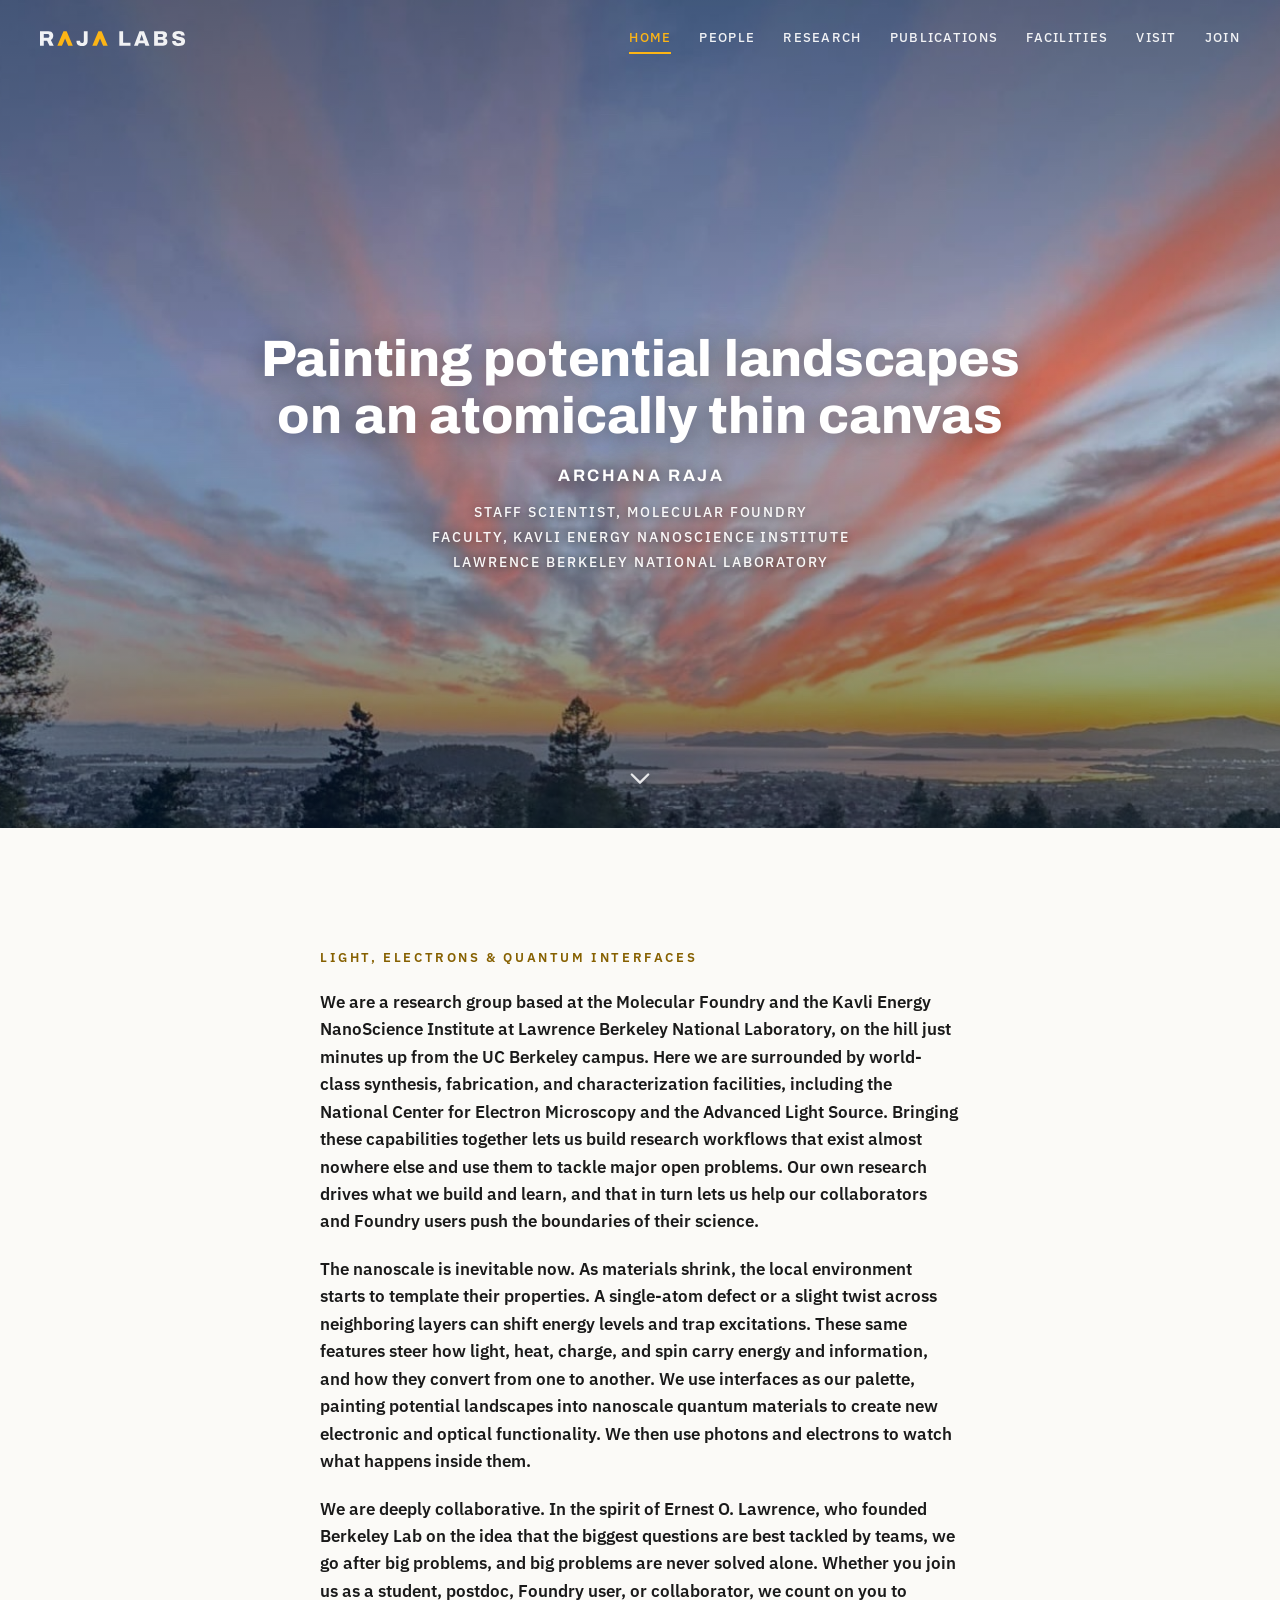
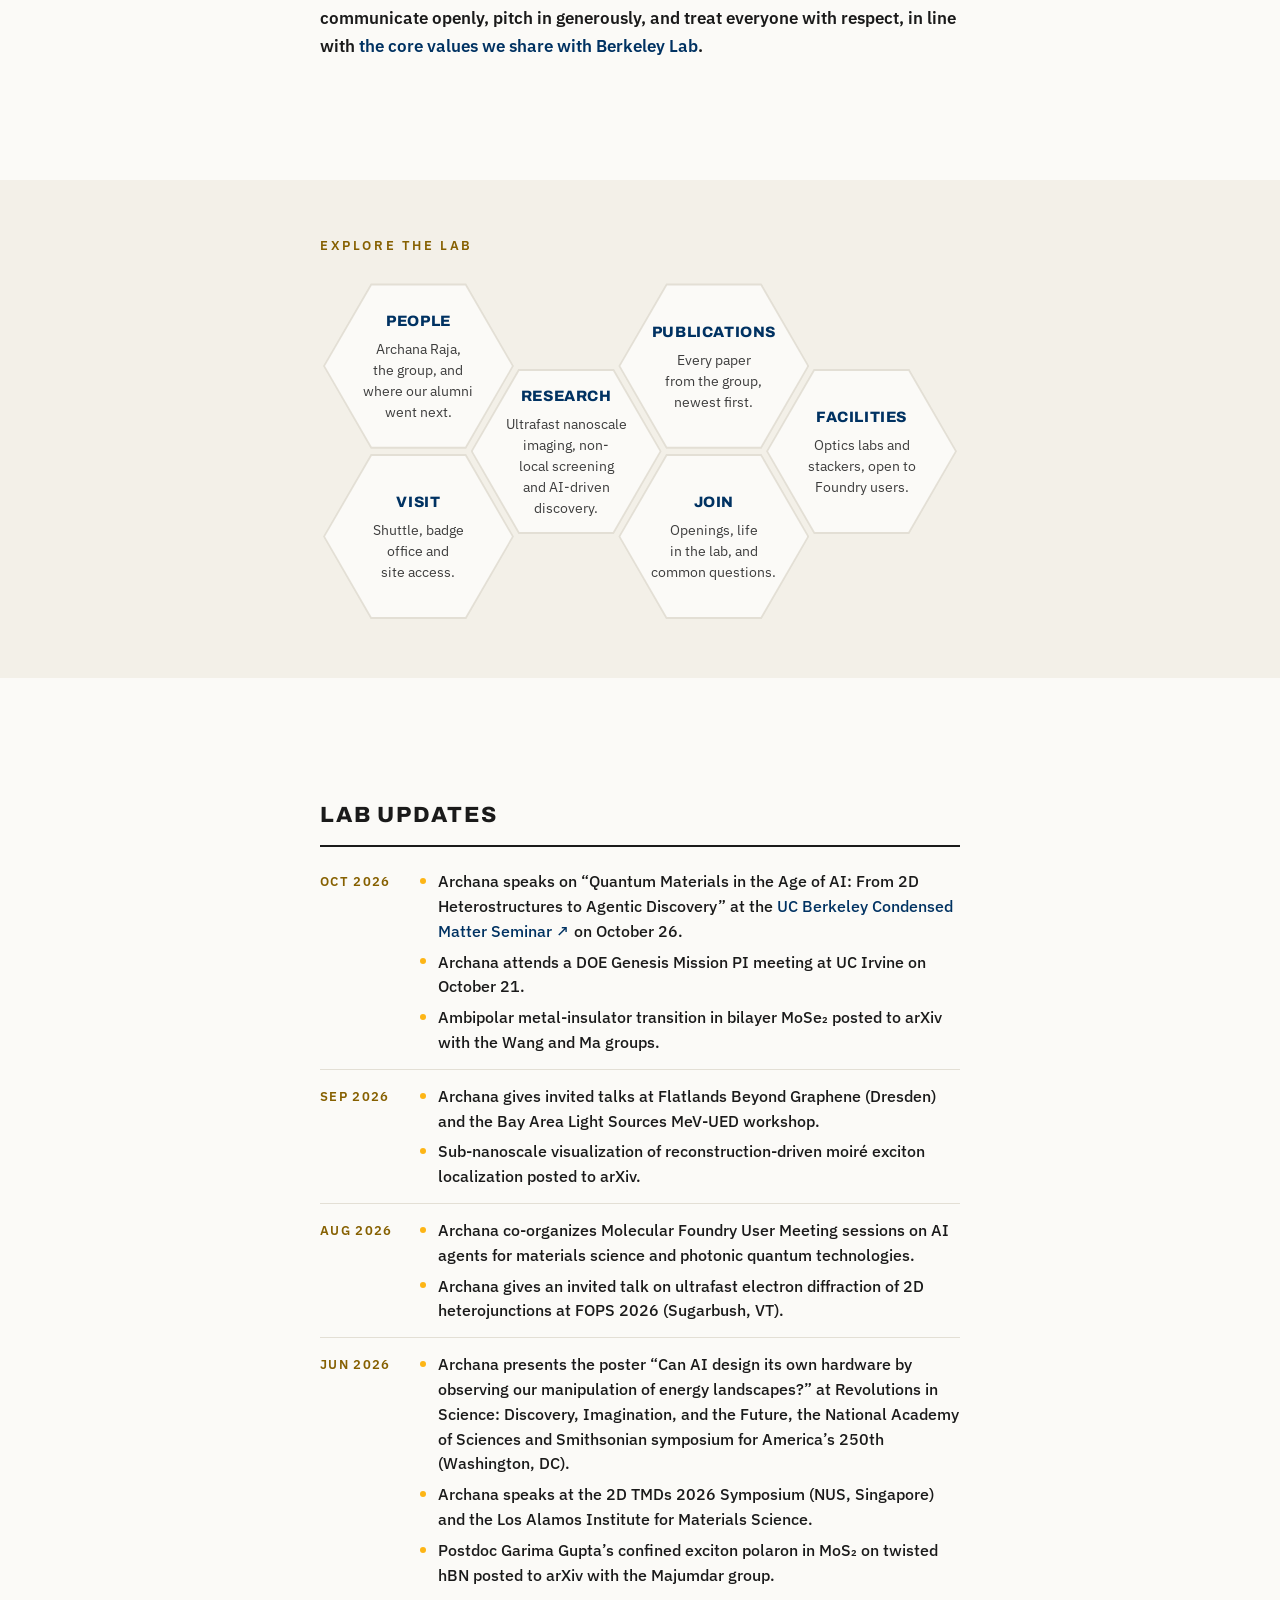
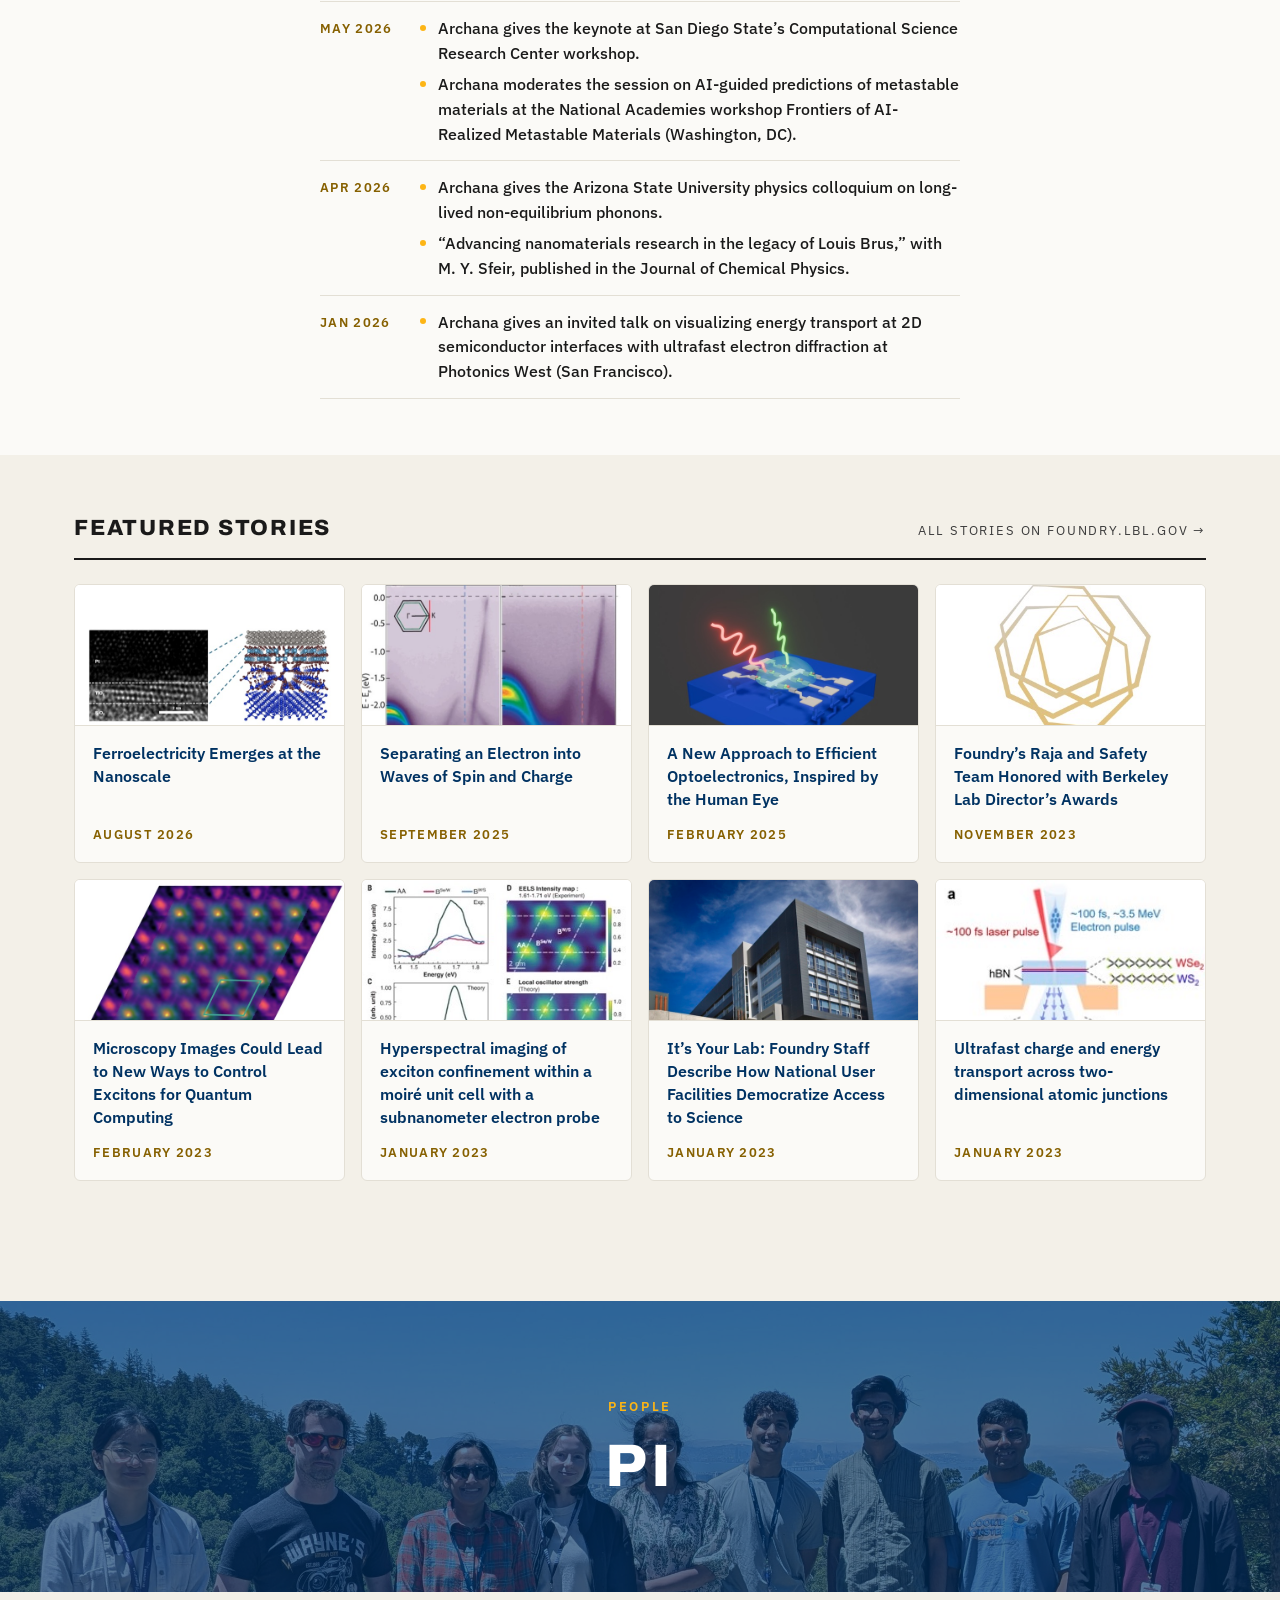
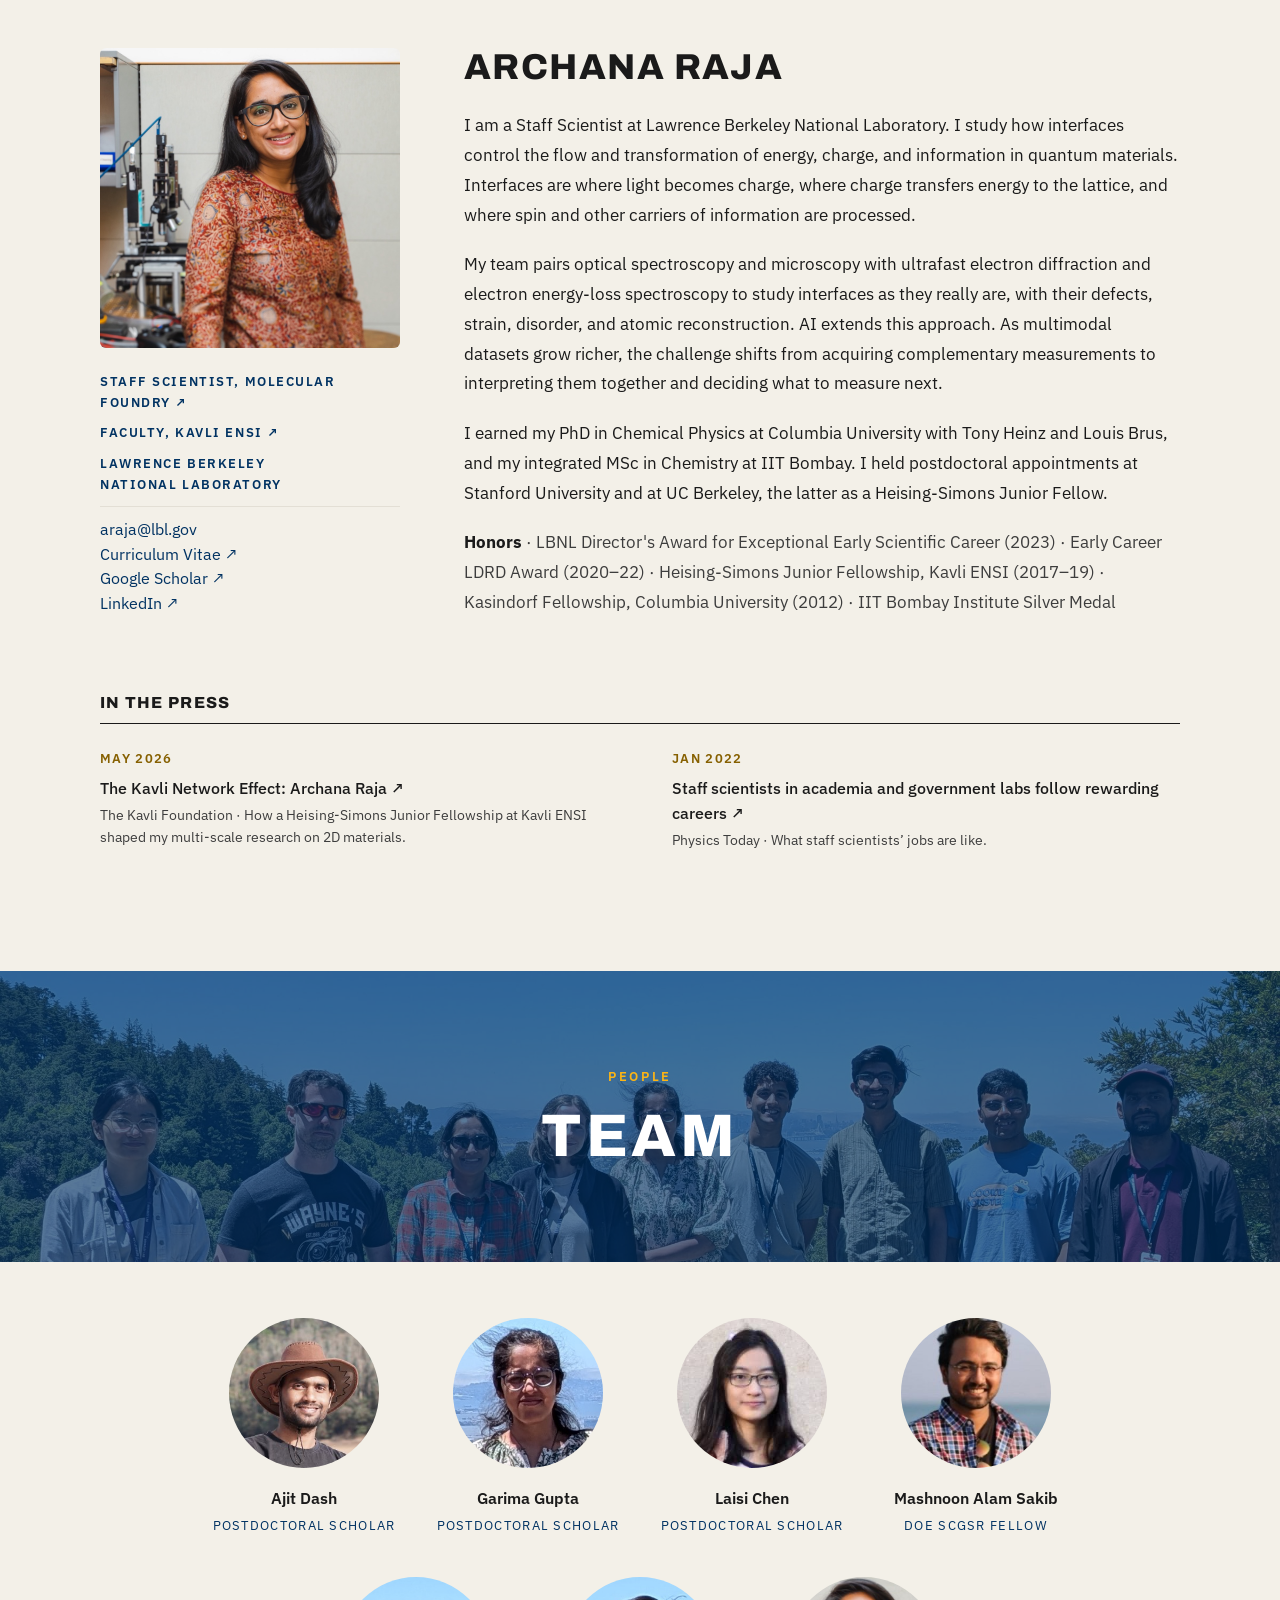
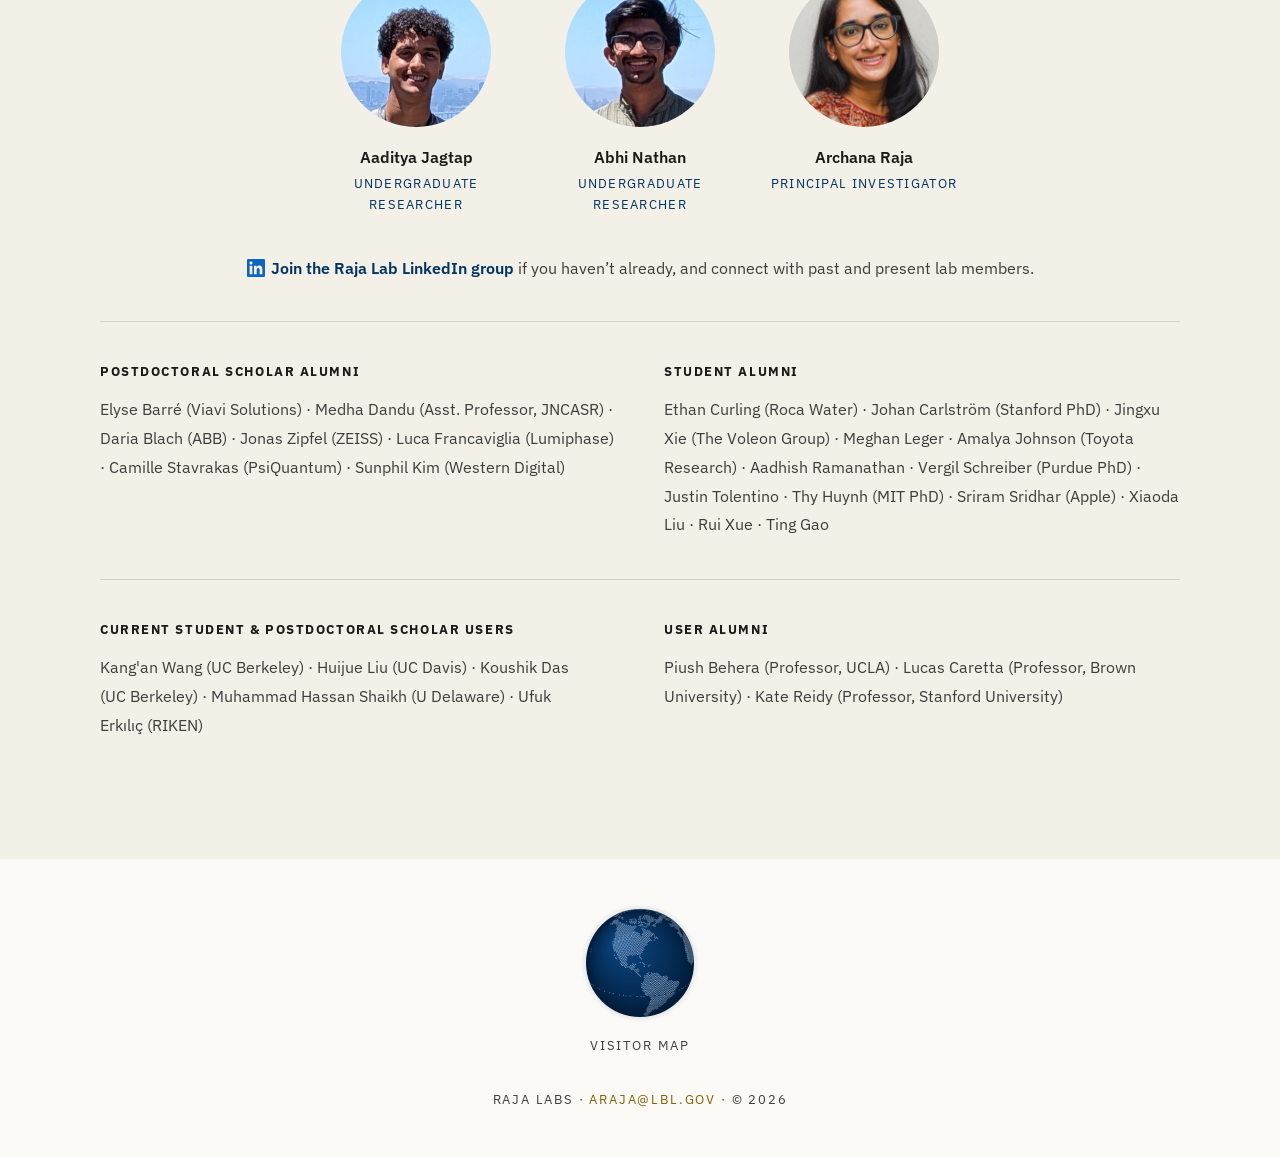
==== index.html @ c5af6721 "Home: show the footer globe before the first visit The globe used to wait for at least one recorded " ====
<!DOCTYPE html>
<html lang="en">
<head>
  <meta charset="utf-8">
  <meta name="viewport" content="width=device-width, initial-scale=1">
  <title>Raja Labs · Archana Raja · Molecular Foundry, Berkeley Lab</title>
  <meta name="description" content="Raja Labs, Archana Raja’s research group at the Molecular Foundry, Berkeley Lab, designs nanoscale quantum materials from the interface up, watches light and charge move inside them, and builds AI co-scientists to speed discovery.">
  <link rel="canonical" href="https://rajalabs.lbl.gov/">
  <meta name="robots" content="index, follow">
  <meta name="theme-color" content="#003262">
  <link rel="icon" href="assets/favicon.svg" type="image/svg+xml">
  <link rel="apple-touch-icon" href="assets/apple-touch-icon.png">

  <!-- Open Graph / social previews -->
  <meta property="og:type" content="website">
  <meta property="og:site_name" content="Raja Labs">
  <meta property="og:locale" content="en_US">
  <meta property="og:title" content="Raja Labs · Light, Electrons &amp; Quantum Interfaces">
  <meta property="og:description" content="Raja Labs, Archana Raja’s research group at the Molecular Foundry, Berkeley Lab, designs nanoscale quantum materials from the interface up, watches light and charge move inside them, and builds AI co-scientists to speed discovery.">
  <meta property="og:url" content="https://rajalabs.lbl.gov/">
  <meta property="og:image" content="https://rajalabs.lbl.gov/assets/hero.jpg">
  <meta property="og:image:width" content="1915">
  <meta property="og:image:height" content="785">
  <meta property="og:image:alt" content="Sunset over the Berkeley hills and San Francisco Bay">
  <meta name="twitter:card" content="summary_large_image">

  <link rel="preconnect" href="https://fonts.googleapis.com">
  <link rel="preconnect" href="https://fonts.gstatic.com" crossorigin>
  <link href="https://fonts.googleapis.com/css2?family=Archivo:wght@500;600;700;800;900&family=IBM+Plex+Sans:ital,wght@0,400;0,500;0,600;0,700;1,400&display=swap" rel="stylesheet">
  <link rel="preload" as="image" href="assets/hero.jpg">
  <link rel="stylesheet" href="css/styles.css">
  <script>document.documentElement.classList.add('js')</script>
  <script src="js/main.js" defer></script>
  <script src="js/news.js" defer></script>
  <script src="js/stream.js" defer></script>
  <script src="js/visits.js" defer></script>
  <script src="js/globe.js" defer></script>
  <script type="application/ld+json">
  {
    "@context": "https://schema.org",
    "@type": "ResearchOrganization",
    "name": "Raja Labs",
    "url": "https://rajalabs.lbl.gov/",
    "alternateName": "Raja Labs · Light, Electrons & Quantum Interfaces",
    "description": "Research group at the Molecular Foundry, Berkeley Lab, that designs nanoscale quantum materials from the interface up, images them with photons and electrons, and builds AI co-scientists to speed discovery.",
    "email": "araja@lbl.gov",
    "image": "https://rajalabs.lbl.gov/assets/hero.jpg",
    "parentOrganization": {
      "@type": "ResearchOrganization",
      "name": "Molecular Foundry, Lawrence Berkeley National Laboratory",
      "url": "https://foundry.lbl.gov/"
    },
    "founder": {
      "@type": "Person",
      "name": "Archana Raja",
      "url": "https://rajalabs.lbl.gov/about.html",
      "sameAs": [
        "https://foundry.lbl.gov/about/staff/archana-raja/",
        "https://scholar.google.com/citations?user=sm4CJXAAAAAJ&hl=en",
        "https://kavli.berkeley.edu/archana-raja-0"
      ]
    },
    "address": {
      "@type": "PostalAddress",
      "streetAddress": "Molecular Foundry, Building 67, 1 Cyclotron Road",
      "addressLocality": "Berkeley",
      "postalCode": "94720",
      "addressRegion": "CA",
      "addressCountry": "US"
    }
  }
  </script>
  <script type="application/ld+json">
  {
    "@context": "https://schema.org",
    "@type": "WebSite",
    "name": "Raja Labs",
    "alternateName": ["Raja Lab", "Archana Raja Lab"],
    "url": "https://rajalabs.lbl.gov/"
  }
  </script>
</head>
<body>

  <!-- NAV -->
  <nav class="nav" id="nav">
    <a href="index.html" class="nav__brand" aria-label="Raja Labs"><svg class="nav__logo" viewBox="0 0 6917 711" aria-hidden="true" focusable="false"><use href="assets/wordmark.svg#wordmark"/></svg></a>
    <button class="nav__toggle" id="nav-toggle" aria-label="Toggle menu" aria-expanded="false" aria-controls="nav-links">
      <span></span><span></span><span></span>
    </button>
    <div class="nav__links" id="nav-links">
      <a href="index.html" class="nav__link is-active" aria-current="page">Home</a>
      <a href="about.html" class="nav__link">People</a>
      <a href="research.html" class="nav__link">Research</a>
      <a href="publications.html" class="nav__link">Publications</a>
      <a href="facilities.html" class="nav__link">Facilities</a>
      <a href="visit.html" class="nav__link">Visit</a>
      <a href="join.html" class="nav__link">Join</a>
    </div>
  </nav>

  <main>
    <!-- HERO -->
    <section class="hero">
      <img class="hero__img" src="assets/hero.jpg" alt="Sunset over the Berkeley hills and San Francisco Bay">
      <div class="hero__shade"></div>
      <div class="hero__content">
        <p class="hero__title">Painting potential landscapes on an atomically thin canvas</p>
        <h1 class="hero__subtitle">Archana Raja</h1>
        <p class="hero__affil"><span>Staff Scientist, Molecular Foundry</span> <span>Faculty, Kavli Energy NanoScience Institute</span> <span>Lawrence Berkeley National Laboratory</span></p>
      </div>
      <a class="hero__cue" href="#intro" aria-label="Scroll to the introduction">
        <svg viewBox="0 0 24 24" width="28" height="28" aria-hidden="true"><path d="M5 9l7 7 7-7" fill="none" stroke="currentColor" stroke-width="2" stroke-linecap="round" stroke-linejoin="round"/></svg>
      </a>
    </section>

    <!-- INTRO -->
    <section class="intro intro--text" id="intro">
      <div class="intro__inner">
        <p class="eyebrow">Light, electrons &amp; quantum interfaces</p>
        <p class="intro__lead">We are a research group based at the Molecular Foundry and the Kavli Energy NanoScience Institute at Lawrence Berkeley National Laboratory, on the hill just minutes up from the UC Berkeley campus. Here we are surrounded by world-class synthesis, fabrication, and characterization facilities, including the National Center for Electron Microscopy and the Advanced Light Source. Bringing these capabilities together lets us build research workflows that exist almost nowhere else and use them to tackle major open problems. Our own research drives what we build and learn, and that in turn lets us help our collaborators and Foundry users push the boundaries of their science.</p>
        <p class="intro__body">The nanoscale is inevitable now. As materials shrink, the local environment starts to template their properties. A single-atom defect or a slight twist across neighboring layers can shift energy levels and trap excitations. These same features steer how light, heat, charge, and spin carry energy and information, and how they convert from one to another. We use interfaces as our palette, painting potential landscapes into nanoscale quantum materials to create new electronic and optical functionality. We then use photons and electrons to watch what happens inside them.</p>
        <p class="intro__body">We are deeply collaborative. In the spirit of Ernest O. Lawrence, who founded Berkeley Lab on the idea that the biggest questions are best tackled by teams, we go after big problems, and big problems are never solved alone. Whether you join us as a student, postdoc, Foundry user, or collaborator, we count on you to communicate openly, pitch in generously, and treat everyone with respect, in line with <a href="values.html">the core values we share with Berkeley Lab</a>.</p>
      </div>
    </section>

    <!-- EXPLORE -->
    <section class="explore" aria-labelledby="explore">
      <div class="explore__inner">
        <h2 class="eyebrow" id="explore">Explore the lab</h2>
        <ul class="explore__grid">
          <li><a class="explore__card" href="about.html"><span class="explore__title">People</span><span class="explore__text">Archana Raja, the group, and where our alumni went next.</span></a></li>
          <li><a class="explore__card" href="research.html"><span class="explore__title">Research</span><span class="explore__text">Ultrafast nanoscale imaging, non-local screening and AI&#8209;driven discovery.</span></a></li>
          <li><a class="explore__card" href="publications.html"><span class="explore__title">Publications</span><span class="explore__text">Every paper from the group, newest first.</span></a></li>
          <li><a class="explore__card" href="facilities.html"><span class="explore__title">Facilities</span><span class="explore__text">Optics labs and stackers, open to Foundry users.</span></a></li>
          <li><a class="explore__card" href="visit.html"><span class="explore__title">Visit</span><span class="explore__text">Shuttle, badge office and site access.</span></a></li>
          <li><a class="explore__card" href="join.html"><span class="explore__title">Join</span><span class="explore__text">Openings, life in the lab, and common questions.</span></a></li>
        </ul>
      </div>
    </section>

    <!-- LAB UPDATES -->
    <section>
      <div class="news">
        <div class="list-head">
          <h2 class="list-head__title">Lab Updates</h2>
        </div>
        <div class="news__grid">
          <div class="news-item">
            <span class="date">Oct 2026</span>
            <ul class="news-item__list">
              <li>Archana speaks on “Quantum Materials in the Age of AI: From 2D Heterostructures to Agentic Discovery” at the <a href="https://events.berkeley.edu/physics/event/335640-condensed-matter-seminar-with-archana-raja-quantum-ma" target="_blank" rel="noopener">UC Berkeley Condensed Matter Seminar ↗</a> on October 26.</li>
              <li>Archana attends a DOE Genesis Mission PI meeting at UC Irvine on October 21.</li>
              <li>Ambipolar metal-insulator transition in bilayer MoSe₂ posted to arXiv with the Wang and Ma groups.</li>
            </ul>
          </div>
          <div class="news-item">
            <span class="date">Sep 2026</span>
            <ul class="news-item__list">
              <li>Archana gives invited talks at Flatlands Beyond Graphene (Dresden) and the Bay Area Light Sources MeV-UED workshop.</li>
              <li>Sub-nanoscale visualization of reconstruction-driven moiré exciton localization posted to arXiv.</li>
            </ul>
          </div>
          <div class="news-item">
            <span class="date">Aug 2026</span>
            <ul class="news-item__list">
              <li>Archana co-organizes Molecular Foundry User Meeting sessions on AI agents for materials science and photonic quantum technologies.</li>
              <li>Archana gives an invited talk on ultrafast electron diffraction of 2D heterojunctions at FOPS 2026 (Sugarbush, VT).</li>
            </ul>
          </div>
          <div class="news-item">
            <span class="date">Jun 2026</span>
            <ul class="news-item__list">
              <li>Archana presents the poster “Can AI design its own hardware by observing our manipulation of energy landscapes?” at Revolutions in Science: Discovery, Imagination, and the Future, the National Academy of Sciences and Smithsonian symposium for America’s 250th (Washington, DC).</li>
              <li>Archana speaks at the 2D TMDs 2026 Symposium (NUS, Singapore) and the Los Alamos Institute for Materials Science.</li>
              <li>Postdoc Garima Gupta’s confined exciton polaron in MoS₂ on twisted hBN posted to arXiv with the Majumdar group.</li>
            </ul>
          </div>
          <div class="news-item">
            <span class="date">May 2026</span>
            <ul class="news-item__list">
              <li>Archana gives the keynote at San Diego State’s Computational Science Research Center workshop.</li>
              <li>Archana moderates the session on AI-guided predictions of metastable materials at the National Academies workshop Frontiers of AI-Realized Metastable Materials (Washington, DC).</li>
            </ul>
          </div>
          <div class="news-item">
            <span class="date">Apr 2026</span>
            <ul class="news-item__list">
              <li>Archana gives the Arizona State University physics colloquium on long-lived non-equilibrium phonons.</li>
              <li>“Advancing nanomaterials research in the legacy of Louis Brus,” with M. Y. Sfeir, published in the Journal of Chemical Physics.</li>
            </ul>
          </div>
          <div class="news-item">
            <span class="date">Jan 2026</span>
            <ul class="news-item__list">
              <li>Archana gives an invited talk on visualizing energy transport at 2D semiconductor interfaces with ultrafast electron diffraction at Photonics West (San Francisco).</li>
            </ul>
          </div>
        </div>
      </div>
    </section>
    <!-- FEATURED STORIES: Molecular Foundry stories tagged Archana Raja (foundry.lbl.gov/tag/archana-raja).
         js/news.js swaps in the latest from Foundry's site; these cards are the fallback. -->
    <section class="press" id="press">
      <div class="press__inner">
        <div class="list-head">
          <h2 class="list-head__title">Featured Stories</h2>
          <a href="https://foundry.lbl.gov/tag/archana-raja/" class="list-head__meta">All stories on foundry.lbl.gov →</a>
        </div>
        <ul class="press__grid">
          <li><a class="press__card" href="https://foundry.lbl.gov/2026/08/07/ferroelectricity-emerges-at-the-nanoscale/"><img class="press__img" src="assets/news/ferroelectric-tio2.jpg" alt="" loading="lazy"><span class="press__title">Ferroelectricity Emerges at the Nanoscale</span><time class="press__date" datetime="2026-08">August 2026</time></a></li>
          <li><a class="press__card" href="https://foundry.lbl.gov/2025/09/11/separating-an-electron-into-waves-of-spin-and-charge/"><img class="press__img" src="assets/news/spin-charge.jpg" alt="" loading="lazy"><span class="press__title">Separating an Electron into Waves of Spin and Charge</span><time class="press__date" datetime="2025-09">September 2025</time></a></li>
          <li><a class="press__card" href="https://foundry.lbl.gov/2025/02/13/a-new-approach-to-efficient-optoelectronics-inspired-by-the-human-eye/"><img class="press__img" src="assets/news/optoelectronics.jpg" alt="" loading="lazy"><span class="press__title">A New Approach to Efficient Optoelectronics, Inspired by the Human Eye</span><time class="press__date" datetime="2025-02">February 2025</time></a></li>
          <li><a class="press__card" href="https://foundry.lbl.gov/2023/11/10/foundrys-raja-and-safety-team-honored-with-berkeley-lab-directors-awards/"><img class="press__img" src="assets/news/directors-award.jpg" alt="" loading="lazy"><span class="press__title">Foundry’s Raja and Safety Team Honored with Berkeley Lab Director’s Awards</span><time class="press__date" datetime="2023-11">November 2023</time></a></li>
          <li><a class="press__card" href="https://foundry.lbl.gov/2023/02/07/microscopy-images-could-lead-to-new-ways-to-control-excitons-for-quantum-computing/"><img class="press__img" src="assets/news/moire-excitons.jpg" alt="" loading="lazy"><span class="press__title">Microscopy Images Could Lead to New Ways to Control Excitons for Quantum Computing</span><time class="press__date" datetime="2023-02">February 2023</time></a></li>
          <li><a class="press__card" href="https://foundry.lbl.gov/2023/01/21/hyperspectral-imaging-of-exciton-confinement-within-a-moire-unit-cell-with-a-subnanometer-electron-probe/"><img class="press__img" src="assets/news/hyperspectral-imaging.jpg" alt="" loading="lazy"><span class="press__title">Hyperspectral imaging of exciton confinement within a moiré unit cell with a subnanometer electron probe</span><time class="press__date" datetime="2023-01">January 2023</time></a></li>
          <li><a class="press__card" href="https://foundry.lbl.gov/2023/01/17/its-your-lab-foundry-staff-describe-how-national-user-facilities-democratize-access-to-science/"><img class="press__img" src="assets/news/its-your-lab.jpg" alt="" loading="lazy"><span class="press__title">It’s Your Lab: Foundry Staff Describe How National User Facilities Democratize Access to Science</span><time class="press__date" datetime="2023-01">January 2023</time></a></li>
          <li><a class="press__card" href="https://foundry.lbl.gov/2023/01/06/ultrafast-charge-and-energy-transport-across-two-dimensional-atomic-junctions/"><img class="press__img" src="assets/news/atomic-junctions.jpg" alt="" loading="lazy"><span class="press__title">Ultrafast charge and energy transport across two-dimensional atomic junctions</span><time class="press__date" datetime="2023-01">January 2023</time></a></li>
        </ul>
      </div>
    </section>

    <!-- EVERY OTHER PAGE, in nav order: js/stream.js appends each one's sections as the reader scrolls down. -->
    <div class="stream" id="stream" data-pages="about.html team.html research.html publications.html facilities.html visit.html join.html lab-life.html values.html faq.html"></div>
  </main>

  <footer class="footer">
    <!-- js/globe.js draws where visitors are from the visits js/visits.js records. -->
    <a class="globe" id="visitors" href="analytics.html" hidden>
      <canvas class="globe__canvas" id="visitors-globe" aria-hidden="true"></canvas>
      <span class="globe__stats" id="visitors-stats">Visitor map</span>
    </a>
    Raja Labs · <a href="mailto:araja@lbl.gov">araja@lbl.gov</a> · © 2026
  </footer>

</body>
</html>
---- css/styles.css ----
/* Raja Labs — Light, Electrons & Quantum Interfaces */

:root {
  --blue: #003262;
  --gold: #FDB515;
  --gold-dark: #c99a1f;
  --gold-text: #866000; /* gold dark enough for text on paper and sand (5:1+) */
  --ink: #1a1a1a;
  --paper: #fbfaf7;
  --sand: #f3f0e8;
  --rule: #e3dfd5;
  --muted: #3d3d3d;
  /* Type scale. rem, so text follows the reader's browser font size. Nothing on the site is smaller than --label. */
  --text-lg: 1.1875rem;  /* 19px: ledes on dark headers */
  --text: 1.0625rem;     /* 17px: running prose */
  --text-sm: 1rem;       /* 16px: card bodies, lists */
  --text-xs: .875rem;    /* 14px: citations, legends */
  --label: .8125rem;     /* 13px: uppercase labels, buttons, nav */
  --display: 'Archivo', Helvetica, sans-serif;
  --body: 'IBM Plex Sans', Helvetica, Arial, sans-serif;
  --nav-h: 76px;
  --nav-h-solid: 60px;
  /* Section spacing. Every section is padded --section-y top and bottom. An edge shared with a closely
     related neighbour (content continuing from the page header, or a section that continues the one
     above it) uses --section-y-tight on both sides instead. */
  --section-y: 120px;
  --section-y-tight: 56px;
}

*, *::before, *::after { box-sizing: border-box; }

html { scroll-behavior: smooth; scroll-padding-top: 64px; }

body {
  margin: 0;
  background: var(--paper);
  color: var(--ink);
  font-family: var(--body);
  font-size: var(--text);
  line-height: 1.6;
  text-wrap: pretty;
}
/* Thinner rendering only for light-on-dark text; dark text on paper keeps the platform's heavier default. */
.hero, .page-head, .access { -webkit-font-smoothing: antialiased; }

a { color: var(--blue); text-decoration: none; }
a:hover { color: var(--gold-text); }

img { display: block; max-width: 100%; }

/* ---------- Shared ---------- */

.eyebrow {
  margin: 0 0 12px;
  font-size: var(--label);
  letter-spacing: .2em;
  text-transform: uppercase;
  color: var(--gold-text);
  font-weight: 600;
}

.section-title {
  margin: 0 0 72px;
  font-family: var(--display);
  font-weight: 800;
  font-size: clamp(1.875rem, 3.4vw, 2.625rem);
  letter-spacing: .06em;
  text-transform: uppercase;
}

.btn {
  display: inline-block;
  padding: 14px 26px;
  font-size: var(--label);
  letter-spacing: .14em;
  text-transform: uppercase;
  font-weight: 600;
  border: 1px solid;
  transition: all .25s;
}
.btn--solid { background: var(--blue); color: #fff; border-color: var(--blue); }
.btn--solid:hover { background: #fff; color: var(--blue); }
.btn--outline { background: transparent; color: var(--blue); border-color: var(--blue); }
.btn--outline:hover { background: var(--blue); color: #fff; }
.btn--dark { padding: 12px 22px; color: var(--ink); border-color: var(--ink); }
.btn--dark:hover { background: var(--ink); color: #fff; }
.btn--light { padding: 14px 28px; color: #fff; border-color: #fff; }
.btn--light:hover { background: var(--gold); border-color: var(--gold); color: var(--blue); }

.placeholder {
  display: flex;
  align-items: center;
  justify-content: center;
  text-align: center;
  font-family: ui-monospace, Menlo, monospace;
  border-radius: 50%;
}

.date {
  font-size: var(--label);
  letter-spacing: .1em;
  text-transform: uppercase;
  color: var(--gold-text);
  font-weight: 600;
  padding-top: 3px;
}

.list-head {
  display: flex;
  flex-wrap: wrap;
  gap: 8px 16px;
  justify-content: space-between;
  align-items: baseline;
  border-bottom: 2px solid var(--ink);
  padding-bottom: 12px;
  margin-bottom: 8px;
}
.list-head__title {
  margin: 0;
  font-family: var(--display);
  font-weight: 800;
  font-size: 1.375rem;
  letter-spacing: .08em;
  text-transform: uppercase;
}
.list-head__meta {
  font-size: var(--label);
  letter-spacing: .14em;
  text-transform: uppercase;
  color: var(--muted);
}

/* ---------- Nav ---------- */

.nav {
  position: fixed;
  top: 0; left: 0; right: 0;
  z-index: 50;
  display: flex;
  align-items: center;
  justify-content: space-between;
  gap: 32px;
  padding: 0 40px;
  height: var(--nav-h);
  background: transparent;
  color: rgba(255, 255, 255, .92);
  transition: all .35s ease;
}
/* The solid bar is navy, so the wordmark's gold Λs and the gold active link always sit on navy (7:1). */
.nav.is-solid,
.nav--solid {
  height: var(--nav-h-solid);
  background: rgba(0, 50, 98, .97);
  color: rgba(255, 255, 255, .92);
  box-shadow: 0 6px 24px rgba(0, 0, 0, .18);
  backdrop-filter: blur(10px);
  -webkit-backdrop-filter: blur(10px);
}

/* The RΛJΛ LΛBS wordmark (assets/wordmark.svg): its letters take the nav's text colour, the Λs stay gold. */
.nav__brand {
  display: block;
  flex-shrink: 0;
  color: inherit;
}
.nav__brand:hover { color: inherit; }
.nav__logo {
  display: block;
  height: 15px;
  width: auto;
  aspect-ratio: 6917 / 711; /* the wordmark's viewBox */
}

.nav__links { display: flex; gap: 28px; align-items: center; }

.nav__link {
  position: relative;
  font-size: var(--label);
  letter-spacing: .1em;
  text-transform: uppercase;
  font-weight: 500;
  padding: 6px 0;
  color: inherit;
  transition: color .25s;
}
.nav__link::after {
  content: '';
  position: absolute;
  left: 0; bottom: 0;
  height: 2px;
  width: 0;
  background: var(--gold);
  transition: width .3s ease;
}
.nav__link:hover,
.nav__link.is-active { color: var(--gold); }
.nav__link.is-active::after { width: 100%; }

.nav__toggle {
  display: none;
  width: 36px; height: 36px;
  padding: 8px 6px;
  background: none;
  border: 0;
  color: inherit;
  cursor: pointer;
  flex-direction: column;
  justify-content: space-between;
}
.nav__toggle span {
  display: block;
  height: 2px;
  background: currentColor;
  transition: transform .3s, opacity .3s;
}

/* ---------- Hero ---------- */

.hero {
  position: relative;
  height: 92vh;
  min-height: 520px;
  padding-top: var(--nav-h); /* the transparent nav overlays the photo, so centre the text in the area below it */
  display: flex;
  flex-direction: column;
  align-items: center;
  justify-content: center;
  text-align: center;
  color: #fff;
  overflow: hidden;
}
.hero__img {
  position: absolute;
  inset: 0;
  width: 100%;
  height: 100%;
  object-fit: cover;
  object-position: center 42%;
}
.hero__shade {
  position: absolute;
  inset: 0;
  background: linear-gradient(180deg, rgba(0, 30, 60, .45) 0%, rgba(0, 30, 60, .15) 45%, rgba(0, 30, 60, .55) 100%);
}
.hero__content { position: relative; max-width: 1040px; padding: 0 24px; }
.hero__title {
  margin: 0;
  font-family: var(--display);
  font-weight: 800;
  font-size: clamp(1.75rem, 4vw, 3.375rem);
  line-height: 1.12;
  letter-spacing: -.005em;
  word-spacing: .04em;
  font-kerning: normal;
  text-wrap: balance;
  text-shadow: 0 2px 24px rgba(0, 0, 0, .35);
}
.hero__subtitle {
  margin: 16px 0 0;
  font-family: var(--display);
  font-weight: 700;
  font-size: clamp(.9375rem, 1.3vw, 1.125rem);
  letter-spacing: .16em;
  padding-left: .16em; /* balances the tracking after the last letter so the line centres optically */
  text-transform: uppercase;
  text-shadow: 0 1px 12px rgba(0, 0, 0, .4);
}
.hero__affil {
  margin: 14px 0 0;
  font-size: var(--text-xs);
  font-weight: 500;
  letter-spacing: .14em;
  padding-left: .14em; /* balances the tracking after the last letter */
  text-transform: uppercase;
  opacity: .95;
  text-shadow: 0 1px 8px rgba(0, 0, 0, .5);
}
/* One role per line under the name. */
.hero__affil { line-height: 1.5; }
.hero__affil span { display: block; }
.hero__affil span + span { margin-top: 4px; }
/* Scroll cue: a chevron at the foot of the photo that drifts down gently, pointing to the content below. */
.hero__cue {
  position: absolute;
  bottom: 28px;
  left: 50%;
  transform: translateX(-50%);
  padding: 8px;
  color: #fff;
  opacity: .85;
  filter: drop-shadow(0 1px 6px rgba(0, 0, 0, .45));
  transition: opacity .2s;
}
.hero__cue:hover, .hero__cue:focus-visible { opacity: 1; }
.hero__cue svg { display: block; animation: hero-cue 2.4s ease-in-out infinite; }
@keyframes hero-cue {
  0%, 100% { transform: translateY(0); }
  50% { transform: translateY(6px); }
}

/* ---------- Page header (inner pages) ---------- */

/* Every inner page header is the same height, sized to the group photo on the People pages, with the title
   at the same place in each: centred in the band above the tabs, whether or not the page has tabs. */
.page-head {
  --head-h: max(400px, 210px + 14vw);
  position: relative;
  height: calc(var(--nav-h-solid) + var(--head-h));
  background: var(--blue);
  color: #fff;
  padding: calc(var(--nav-h-solid) + var(--head-h) / 2 - 77px) 24px 0;
  text-align: center;
  overflow: hidden;
}
.page-head__inner { position: relative; max-width: 760px; margin: 0 auto; }
.page-head .eyebrow { color: var(--gold); margin-bottom: 18px; }
.page-head__title {
  margin: 0;
  font-family: var(--display);
  font-weight: 800;
  font-size: clamp(2.25rem, 5vw, 3.75rem);
  letter-spacing: .06em;
  text-transform: uppercase;
  line-height: 1;
}
.page-head .btn { margin-top: 32px; }
/* Content sits closer to the page header than to other sections. */
.page-head + section:not(.publications) { padding-top: var(--section-y-tight); }

/* Tabs along the bottom edge of a page header, linking the pages grouped under one nav item. */
.subnav {
  position: absolute;
  left: 0; right: 0; bottom: 0;
  z-index: 1;
  border-top: 1px solid rgba(255, 255, 255, .16);
  overflow-x: auto;
  scrollbar-width: none;
}
.subnav__inner { display: flex; gap: 36px; width: max-content; margin: 0 auto; padding: 0 24px; }
.subnav__link {
  position: relative;
  padding: 17px 0 15px;
  font-size: var(--label);
  letter-spacing: .1em;
  text-transform: uppercase;
  font-weight: 500;
  white-space: nowrap;
  color: rgba(255, 255, 255, .85);
  transition: color .25s;
}
.subnav__link::after {
  content: '';
  position: absolute;
  left: 0; bottom: 0;
  height: 2px;
  width: 0;
  background: var(--gold);
  transition: width .3s ease;
}
.subnav__link:hover { color: #fff; }
.subnav__link.is-active { color: var(--gold); }
.subnav__link.is-active::after { width: 100%; }
/* Grouped pages (People: PI / Team; Join: Join / Lab Life / Values / FAQ): larger tabs, with the title centered
   in the space between the nav and the tabs. */
.page-head--tabs { display: flex; flex-direction: column; padding: var(--nav-h-solid) 0 0; }
.page-head--tabs .page-head__inner { width: 100%; margin: auto; padding: 0 24px; }
.page-head--tabs .subnav { position: relative; }
.page-head--tabs .subnav__inner { gap: 56px; }
.page-head--tabs .subnav__link { padding: 20px 0 18px; font-size: 1.25rem; }

/* Faded view over Berkeley to the Bay and San Francisco behind the Visit page title. */
.page-head--visit::before {
  content: '';
  position: absolute;
  inset: var(--nav-h-solid) 0 0;
  background: url(../assets/visit.jpg) center top / cover no-repeat;
  opacity: .3;
}

/* Faded group photo behind the Team and About page titles, starting below the nav and pinned to its top edge. */
.page-head--team::before {
  content: '';
  position: absolute;
  inset: var(--nav-h-solid) 0 0;
  background: url(../assets/team.jpg) center top / cover no-repeat;
  opacity: .35;
}

/* Faded optics table photo behind the Facilities page title. */
.page-head--facilities::before {
  content: '';
  position: absolute;
  inset: var(--nav-h-solid) 0 0;
  background: url(../assets/facilities.jpg) center / cover no-repeat;
  opacity: .3;
}

/* Faded research imagery behind the Research page title. */
.page-head--research::before {
  content: '';
  position: absolute;
  inset: var(--nav-h-solid) 0 0;
  background: url(../assets/research.jpg) center / cover no-repeat;
  opacity: .3;
}

/* Home page stream (js/stream.js): each following page opens with its own header, shortened, as a banner.
   Scoped to .stream so it outranks the per-page header rules below. */
.stream .page-head { height: auto; padding: 96px 24px; }
.stream .page-head::before { inset: 0; }
.stream .page-head__title a,
.stream .page-head__title a:hover { color: inherit; }
/* Publications keeps its paper-boat ticker, so its banner keeps the full header height. */
.stream .page-head.page-head--fleet { height: var(--head-h); padding: 0; }
.stream .fleet__title a { pointer-events: auto; }

/* ---------- Intro ---------- */

.intro { padding: var(--section-y) 24px; display: flex; justify-content: center; }
.intro__inner { max-width: 720px; text-align: center; }
.intro .eyebrow { margin-bottom: 20px; }
.intro__lead {
  margin: 0;
  font-size: clamp(1.375rem, 2.2vw, 1.75rem);
  line-height: 1.35;
  font-weight: 500;
}
.intro__body {
  margin: 26px auto 0;
  max-width: 620px;
  font-size: var(--text);
  line-height: 1.75;
  color: var(--muted);
}
/* Home blurb spans the same width as the Explore honeycomb below it, narrow enough for a comfortable line length. */
.intro--text .intro__inner { max-width: 640px; text-align: left; }
/* Home blurb: every paragraph set alike, in bold. */
.intro--text .intro__lead,
.intro--text .intro__body { font-size: clamp(1rem, 1.3vw, 1.125rem); line-height: 1.65; font-weight: 600; color: var(--ink); }
.intro--text .intro__body { max-width: none; margin-top: 20px; }
.intro__ctas {
  display: flex;
  gap: 14px;
  justify-content: center;
  flex-wrap: wrap;
  margin-top: 40px;
}

/* ---------- Explore (home page summary of the top nav) ---------- */

.explore { background: var(--sand); padding: var(--section-y-tight) 24px; }
.explore__inner { max-width: 640px; margin: 0 auto; container-type: inline-size; }
.explore .eyebrow { margin-bottom: 24px; }
/* Honeycomb of flat-topped hexagons. Each hexagon is 4 column units wide and 2 row units tall; neighbours
   step 3 units across and every other one drops 1 row unit, so the slanted edges interlock. --cols is the
   column unit count (3 per hexagon + 1); a row unit is half a hexagon's height (width × √3/4). Widths are
   measured against .explore__inner (cqw), since a grid can't size its own rows from its own width. */
.explore__grid {
  --cols: 13;
  list-style: none;
  margin: 0;
  padding: 0;
  display: grid;
  grid-template-columns: repeat(var(--cols), 1fr);
  grid-auto-rows: calc(100cqw / var(--cols) * 1.732);
}
.explore__grid > li { grid-row-end: span 2; grid-column-end: span 4; display: flex; align-items: center; padding: 3px; }
/* Desktop: a zigzag row of four, with the last two side by side in the dips under the first and third. */
.explore__grid > li:nth-child(1) { grid-column-start: 1; grid-row-start: 1; }
.explore__grid > li:nth-child(2) { grid-column-start: 4; grid-row-start: 2; }
.explore__grid > li:nth-child(3) { grid-column-start: 7; grid-row-start: 1; }
.explore__grid > li:nth-child(4) { grid-column-start: 10; grid-row-start: 2; }
.explore__grid > li:nth-child(5) { grid-column-start: 1; grid-row-start: 3; }
.explore__grid > li:nth-child(6) { grid-column-start: 7; grid-row-start: 3; }
.explore__card {
  --hex: polygon(25% 0, 75% 0, 100% 50%, 75% 100%, 25% 100%, 0 50%);
  position: relative;
  display: flex;
  flex-direction: column;
  justify-content: center;
  align-items: center;
  gap: 6px;
  width: 100%;
  aspect-ratio: 2 / 1.732; /* regular hexagon: every side equal */
  padding: 0 17%;
  text-align: center;
  background: var(--rule); /* shows as the outline around the paper fill below */
  clip-path: var(--hex);
  isolation: isolate;
  transition: background .25s;
}
.explore__card::before {
  content: '';
  position: absolute;
  inset: 2px;
  z-index: -1;
  background: var(--paper);
  clip-path: var(--hex);
}
.explore__card:hover { background: var(--gold); }
.explore__card:focus-visible { outline: none; background: var(--blue); }
.explore__title {
  font-family: var(--display);
  font-weight: 800;
  font-size: .9375rem;
  letter-spacing: .04em;
  text-transform: uppercase;
  white-space: nowrap;
  color: var(--blue);
}
.explore__card:hover .explore__title { color: var(--gold-text); }
.explore__text { font-size: var(--text-xs); line-height: 1.5; color: var(--muted); text-wrap: balance; }
/* Three across, two deep, once the row of four would be under 640px wide and its descriptions would
   overflow the hexagons (640px plus the section's 24px side padding). */
@media (max-width: 687px) {
  .explore__grid { --cols: 10; }
  .explore__grid > li:nth-child(n) { grid-column-start: auto; grid-row-start: auto; }
  .explore__grid > li:nth-child(3n+1) { grid-column-start: 1; }
  .explore__grid > li:nth-child(3n+2) { grid-column-start: 4; }
  .explore__grid > li:nth-child(3n) { grid-column-start: 7; }
  .explore__grid > li:nth-child(1), .explore__grid > li:nth-child(3) { grid-row-start: 1; }
  .explore__grid > li:nth-child(2) { grid-row-start: 2; }
  .explore__grid > li:nth-child(4), .explore__grid > li:nth-child(6) { grid-row-start: 3; }
  .explore__grid > li:nth-child(5) { grid-row-start: 4; }
}
/* Phone: two across, three deep, titles only. */
@media (max-width: 600px) {
  .explore__inner, .intro--text .intro__inner { max-width: 400px; }
  .explore__grid { --cols: 7; }
  .explore__grid > li:nth-child(odd) { grid-column-start: 1; }
  .explore__grid > li:nth-child(even) { grid-column-start: 4; }
  .explore__grid > li:nth-child(1) { grid-row-start: 1; }
  .explore__grid > li:nth-child(2) { grid-row-start: 2; }
  .explore__grid > li:nth-child(3) { grid-row-start: 3; }
  .explore__grid > li:nth-child(4) { grid-row-start: 4; }
  .explore__grid > li:nth-child(5) { grid-row-start: 5; }
  .explore__grid > li:nth-child(6) { grid-row-start: 6; }
  .explore__card { padding: 0 12%; }
  .explore__text { display: none; }
}

/* ---------- Research ---------- */

.research { padding: var(--section-y-tight) 24px var(--section-y); max-width: 1080px; margin: 0 auto; }
.theme { margin-top: 48px; }
/* Foundations runs straight into Directions, which closes the page. */
.research:has(+ .directions) { padding-bottom: var(--section-y-tight); }
/* Section labels sit above their first theme the same way in both bands. */
.research > .eyebrow, .directions .eyebrow { margin-bottom: 24px; }
.research > .eyebrow + .theme { margin-top: 0; }
.theme__head {
  display: grid;
  grid-template-columns: 88px minmax(0, 1fr);
  gap: 32px;
  align-items: start;
  margin-bottom: 28px;
}
.area__glyph {
  width: 88px; height: 88px;
  border-radius: 50%;
  border: 1px solid #c8c3b8;
  display: flex;
  align-items: center;
  justify-content: center;
  background: var(--paper);
}
.icon { width: 66px; height: 66px; fill: none; stroke-linecap: round; stroke-linejoin: round; }
.icon__line, .icon__slab, .icon__edge { stroke: var(--blue); }
.icon__accent { stroke: var(--gold-dark); }
.icon__slab { fill: rgba(253, 181, 21, .18); }
.icon__edge { stroke-width: 1.3; }
.icon__band { fill: var(--paper); }
.icon__band--back { fill: #fde3a0; }
.icon__person { fill: var(--blue); }
.icon__skin { fill: var(--paper); }
.icon__spark { fill: var(--gold); }
.theme__title {
  margin: 0 0 10px;
  font-family: var(--display);
  font-weight: 800;
  font-size: 1.375rem;
  line-height: 1.3;
  letter-spacing: .06em;
  text-transform: uppercase;
}
.theme__lede { margin: 0; max-width: 720px; font-size: var(--text); line-height: 1.7; color: var(--muted); }
.findings {
  list-style: none;
  margin: 0;
  padding: 0;
  display: grid;
  grid-template-columns: repeat(auto-fill, minmax(300px, 1fr));
  gap: 0 48px;
}
/* Four findings sit two by two rather than three plus an orphan. */
.findings:has(> :nth-child(4):last-child) { grid-template-columns: repeat(auto-fill, minmax(max(300px, calc(50% - 24px)), 1fr)); }
.finding { padding: 22px 0; border-top: 1px solid var(--rule); }
.finding__title {
  margin: 0 0 8px;
  font-size: var(--text-xs);
  letter-spacing: .1em;
  text-transform: uppercase;
  font-weight: 700;
  line-height: 1.6;
}
.finding__body { margin: 0 0 10px; font-size: var(--text-sm); line-height: 1.7; color: var(--muted); }
.finding__ref { margin: 0; font-size: var(--text-xs); color: var(--muted); }
.research__more { margin: 40px 0 0; text-align: center; font-size: var(--text); color: var(--muted); }
.research__more a { font-weight: 500; text-decoration: underline; text-underline-offset: 3px; text-decoration-color: var(--rule); }

.directions { background: var(--sand); padding: var(--section-y-tight) 24px var(--section-y); }
.directions__inner { max-width: 1032px; margin: 0 auto; }
.programs {
  list-style: none;
  margin: 32px 0 0;
  padding: 0;
  display: grid;
  grid-template-columns: repeat(auto-fit, minmax(min(100%, 420px), 1fr));
  gap: 20px;
}
.program {
  padding: 24px 28px 26px;
  background: var(--paper);
  border: 1px solid var(--rule);
  border-radius: 6px;
}
.program__role { margin: 0 0 12px; font-size: var(--label); letter-spacing: .12em; text-transform: uppercase; font-weight: 600; color: var(--gold-text); }
.program__title {
  margin: 0 0 6px;
  font-family: var(--display);
  font-weight: 800;
  font-size: 1.25rem;
  letter-spacing: .04em;
  text-transform: uppercase;
  color: var(--blue);
}
.program__sub { margin: 0 0 16px; font-size: var(--text-xs); line-height: 1.5; color: var(--muted); }
.program__sub a { color: var(--blue); font-weight: 500; text-decoration: underline; text-underline-offset: 3px; text-decoration-color: var(--rule); }
.program__body { margin: 0; font-size: var(--text-sm); line-height: 1.7; }
.program__list { margin: 14px 0 0; padding-left: 18px; font-size: var(--text-sm); line-height: 1.65; color: var(--muted); }
.program__list li + li { margin-top: 8px; }
.program__list b { font-weight: 600; color: var(--ink); }
/* LEAP spans the row with its three outputs side by side, so the shorter cards below don't stretch to its height. */
.program--wide { grid-column: 1 / -1; }
.program--wide .program__body { max-width: 720px; }
.program--wide .program__list { display: grid; grid-template-columns: repeat(auto-fit, minmax(240px, 1fr)); gap: 8px 40px; }
.program--wide .program__list li + li { margin-top: 0; }
.program__partners { margin: 14px 0 0; font-size: var(--text-sm); line-height: 1.65; color: var(--muted); }

/* ---------- PI ---------- */

.pi { background: var(--sand); padding: var(--section-y) 24px; }
.pi__inner {
  max-width: 1080px;
  margin: 0 auto;
  display: grid;
  grid-template-columns: minmax(220px, 300px) minmax(0, 1fr);
  gap: 40px 64px;
  align-items: start;
}
.pi__photo {
  width: 100%;
  aspect-ratio: 1;
  object-fit: cover;
  border-radius: 6px;
}
.pi__contact {
  list-style: none;
  margin: 10px 0 0;
  padding: 10px 0 0;
  border-top: 1px solid var(--rule);
  font-size: var(--text-sm);
  line-height: 1.55;
}
.pi .eyebrow { margin-bottom: 10px; }
.pi__name {
  margin: 0 0 24px;
  font-family: var(--display);
  font-weight: 800;
  font-size: clamp(1.75rem, 3vw, 2.25rem);
  letter-spacing: .04em;
  text-transform: uppercase;
  line-height: 1.1;
}
.pi__affil {
  margin: 24px 0 0;
  font-size: var(--text-sm);
  line-height: 1.6;
  color: var(--muted);
}
.pi__affil p { margin: 0 0 6px; }
.pi__affil .pi__title {
  margin-bottom: 10px;
  font-size: var(--label);
  letter-spacing: .12em;
  text-transform: uppercase;
  color: var(--blue);
  font-weight: 600;
}
.pi__affil .pi__title a { color: inherit; }
.pi__affil .pi__title a:hover { color: var(--gold-text); }
.pi__bio { margin: 0 0 20px; font-size: var(--text); line-height: 1.75; }
.pi__honors { margin: 0 0 32px; font-size: var(--text); line-height: 1.75; color: var(--muted); }
.pi__honors strong { color: var(--ink); }
/* Full-width strip under the photo and bio: stories side by side. */
.pi__press { grid-column: 1 / -1; text-align: left; }
.pi__press .list-head { padding-bottom: 8px; border-bottom-width: 1px; }
.pi__press .list-head__title { font-size: 1rem; }
.pi__press-list { display: grid; grid-template-columns: repeat(2, minmax(0, 1fr)); gap: 32px 64px; }
.pi__press .news-item { display: block; padding: 14px 0 0; border-bottom: 0; }
.pi__press .date { display: block; margin-bottom: 6px; }
.pi__press a { color: var(--ink); }
.pi__press a:hover { color: var(--gold-text); }
.pi__press-src { display: block; margin-top: 4px; font-size: var(--text-xs); font-weight: 400; color: var(--muted); }

/* ---------- News ---------- */

/* Same content width as the intro and Explore honeycomb above, for a comfortable line length. */
.news { padding: var(--section-y) 24px var(--section-y-tight); max-width: 688px; margin: 0 auto; }
.news-item {
  display: grid;
  grid-template-columns: 84px minmax(0, 1fr);
  gap: 16px;
  padding: 14px 0;
  border-bottom: 1px solid var(--rule);
}
.news-item p { margin: 0; font-size: var(--text-sm); line-height: 1.55; font-weight: 500; }
.news-item__list { margin: 0; padding: 0; list-style: none; }
.news-item__list li { position: relative; padding-left: 18px; font-size: var(--text-sm); line-height: 1.55; font-weight: 500; }
.news-item__list li + li { margin-top: 6px; }
.news-item__list li::before { content: ''; position: absolute; left: 0; top: .55em; width: 6px; height: 6px; border-radius: 50%; background: var(--gold); }

.pubs__legend { margin: 0 0 6px; font-size: var(--text-xs); color: var(--muted); }
.pubs { list-style: none; margin: 0; padding: 0; }
.pub {
  display: grid;
  grid-template-columns: 28px minmax(0, 1fr);
  gap: 10px;
  padding: 16px 0;
  border-bottom: 1px solid var(--rule);
}
.pub__n { font-size: var(--text-xs); color: var(--gold-text); font-weight: 700; }
.pub p { margin: 0; font-size: var(--text-sm); line-height: 1.6; color: var(--muted); }
.pub strong { color: var(--ink); }

/* ---------- Featured Stories (Molecular Foundry stories) ---------- */

/* Continues Lab Updates above, so the shared edge is tight. */
.press { background: var(--sand); padding: var(--section-y-tight) 24px var(--section-y); }
.press__inner { max-width: 1132px; margin: 0 auto; }
.press .list-head { margin-bottom: 24px; }
/* Four across, then two, so the eight stories always fill whole rows. */
.press__grid {
  list-style: none;
  margin: 0;
  padding: 0;
  display: grid;
  grid-template-columns: repeat(4, minmax(0, 1fr));
  gap: 16px;
}
.press__card {
  display: flex;
  flex-direction: column;
  height: 100%;
  background: var(--paper);
  border: 1px solid var(--rule);
  border-radius: 6px;
  overflow: hidden;
  transition: border-color .25s;
}
.press__card:hover { border-color: var(--gold); }
/* Foundry's own thumbnail ratio; their figures put the subject at the top. */
.press__img { width: 100%; aspect-ratio: 268 / 140; object-fit: cover; object-position: top; background: #fff; border-bottom: 1px solid var(--rule); }
.press__title {
  padding: 16px 18px 0;
  font-size: var(--text-sm);
  line-height: 1.45;
  font-weight: 600;
  color: var(--blue);
}
.press__card:hover .press__title { color: var(--gold-text); }
.press__date {
  margin-top: auto;
  padding: 14px 18px 16px;
  font-size: var(--label);
  letter-spacing: .1em;
  text-transform: uppercase;
  color: var(--gold-text);
  font-weight: 600;
}

/* ---------- Publications ticker ---------- */

.page-head.page-head--fleet { padding: var(--nav-h-solid) 0 0; }
.fleet {
  position: relative;
  height: 100%;
  overflow: hidden;
  background: #5b86b5 url(../assets/golden-gate.jpg) 35% 0 / cover no-repeat;
}
/* Title at the same height as on the other page headers. */
.fleet__head {
  position: absolute;
  top: calc(var(--head-h) / 2 - 38px);
  left: 0;
  right: 0;
  z-index: 1;
  text-align: center;
  pointer-events: none;
}
.fleet__title { color: #fff; text-shadow: 0 2px 14px rgba(0, 20, 45, .75), 0 1px 3px rgba(0, 20, 45, .6); }
.ticker { position: absolute; inset: 0; }
html:not(.js) .ticker { display: none; }
.ticker svg { position: absolute; inset: 0; width: 100%; height: 100%; display: block; }
.ticker text { font-family: var(--body); }
.ticker__questions { fill: #fff; font-size: 17px; font-weight: 600; }
.ticker a { cursor: pointer; }

/* ---------- All publications ---------- */

.allpubs { padding: 96px 24px var(--section-y); max-width: 1180px; margin: 0 auto; }
.allpubs__scholar { margin-bottom: 40px; text-align: center; }
.allpubs .pubs__legend { margin-bottom: 24px; }
.allpubs__group {
  display: grid;
  grid-template-columns: 120px minmax(0, 1fr);
  gap: 32px;
  padding-top: 24px;
}
.allpubs__year {
  position: sticky;
  top: calc(var(--nav-h-solid) + 20px);
  align-self: start;
  margin: 0;
  padding-top: 14px;
  font-family: var(--display);
  font-weight: 800;
  font-size: 1.375rem;
  letter-spacing: .08em;
  text-transform: uppercase;
  color: var(--gold-text);
}
.pub b { font-weight: 600; color: var(--ink); }
.pub__note { font-weight: 600; color: var(--gold-text); white-space: nowrap; }

/* ---------- Team ---------- */

.team { background: var(--sand); padding: var(--section-y) 24px; }
.team__inner { max-width: 1080px; margin: 0 auto; }
.team .eyebrow { text-align: center; }
.section-title--team { margin-bottom: 64px; text-align: center; }
/* Centered rows of at most four, so an odd count never strands one card. */
.team__grid {
  display: flex;
  flex-wrap: wrap;
  justify-content: center;
  gap: 40px 24px;
  max-width: 900px;
  margin: 0 auto 72px;
}
.member { flex: 0 0 200px; text-align: center; }
.member__photo {
  width: 150px; height: 150px;
  margin: 0 auto 18px;
  background: repeating-linear-gradient(45deg, #e4dfd3 0 8px, #ece8de 8px 16px);
  font-size: var(--label);
  color: var(--muted);
}
img.member__photo { display: block; border-radius: 50%; object-fit: cover; }
.member__name { margin: 0 0 4px; font-size: var(--text-sm); font-weight: 600; }
.member__name a { color: inherit; }
.member__name a:hover { color: var(--gold-text); }
.member__role {
  margin: 0;
  font-size: var(--label);
  letter-spacing: .1em;
  text-transform: uppercase;
  color: var(--blue);
}
.team__network { margin: -32px 0 40px; font-size: var(--text-sm); color: var(--muted); text-align: center; }
.linkedin-link { font-weight: 600; white-space: nowrap; }
.linkedin-link__logo { width: 18px; height: 18px; margin-right: 6px; vertical-align: -3px; fill: #0A66C2; }
.alumni {
  border-top: 1px solid #d8d2c4;
  padding-top: 40px;
  display: grid;
  grid-template-columns: repeat(auto-fit, minmax(260px, 1fr));
  gap: 32px 48px;
}
.alumni--users { margin-top: 40px; }
.alumni__title {
  margin: 0 0 12px;
  font-size: var(--label);
  letter-spacing: .12em;
  text-transform: uppercase;
  font-weight: 700;
}
.alumni__list { margin: 0; font-size: var(--text-sm); line-height: 1.8; color: var(--muted); }

/* ---------- Visit ---------- */

.visit { background: var(--sand); padding: var(--section-y) 24px; }
.visit__inner { max-width: 1080px; margin: 0 auto; }
.visit__icon {
  flex: none;
  width: 52px; height: 52px;
  padding: 13px;
  border-radius: 50%;
  background: var(--blue);
  fill: none;
  stroke: var(--gold);
  stroke-width: 1.7;
  stroke-linecap: round;
  stroke-linejoin: round;
}
.visit__title {
  margin: 0 0 4px;
  font-family: var(--display);
  font-weight: 800;
  font-size: 1.25rem;
  letter-spacing: .04em;
  text-transform: uppercase;
}
.visit-intro {
  margin-bottom: 24px;
  background: var(--paper);
  border: 1px solid var(--rule);
  border-radius: 6px;
}
.visit-intro__body { padding: 28px 32px 32px; }
.visit-intro__where { margin: 0 0 16px; font-size: var(--text-sm); line-height: 1.6; color: var(--muted); }
.visit-intro__text { margin: 0; font-size: var(--text); line-height: 1.75; max-width: 820px; }
.visit-intro__text strong { font-weight: 600; }
.visit-intro__text + .visit-intro__text { margin-top: 14px; }
.visit__grid {
  list-style: none;
  margin: 0;
  padding: 0;
  display: grid;
  grid-template-columns: repeat(auto-fit, minmax(220px, 1fr));
  gap: 24px;
}
.visit-card {
  position: relative;
  display: flex;
  flex-direction: column;
  padding: 28px 24px 24px;
  background: var(--paper);
  border: 1px solid var(--rule);
  border-radius: 6px;
  transition: border-color .25s, box-shadow .25s, transform .25s;
}
.visit-card:hover,
.visit-card:focus-within {
  border-color: var(--gold);
  box-shadow: 0 10px 28px rgba(0, 50, 98, .1);
  transform: translateY(-2px);
}
.visit-card .visit__icon { margin-bottom: 20px; }
.visit-card__title {
  margin: 0 0 10px;
  font-size: var(--text-xs);
  letter-spacing: .1em;
  text-transform: uppercase;
  font-weight: 700;
  line-height: 1.6;
}
.visit-card__body { margin: 0 0 20px; font-size: var(--text-sm); line-height: 1.65; color: var(--muted); }
.visit-card__body strong { color: var(--ink); font-weight: 600; }
.visit-card__link {
  margin-top: auto;
  font-size: var(--label);
  letter-spacing: .1em;
  text-transform: uppercase;
  font-weight: 600;
}
/* The whole card is the click target. */
.visit-card__link::after { content: ''; position: absolute; inset: 0; border-radius: 6px; }
.visit-card__link:focus-visible { outline: none; }
.visit-card:has(.visit-card__link:focus-visible) { outline: 2px solid var(--blue); outline-offset: 3px; }

.visit-map {
  margin: 24px 0 0;
  padding: 28px 32px 32px;
  background: var(--paper);
  border: 1px solid var(--rule);
  border-radius: 6px;
}
.visit-map__caption { margin-bottom: 20px; }
.visit-map__tagline { margin: 0; font-size: var(--text-sm); line-height: 1.6; color: var(--muted); }
.visit-map__link { display: block; border-radius: 4px; }
.visit-map__link img { display: block; width: 100%; height: auto; }

.sr-only {
  position: absolute;
  width: 1px; height: 1px;
  padding: 0; margin: -1px;
  overflow: hidden;
  clip: rect(0 0 0 0);
  white-space: nowrap;
  border: 0;
}

/* ---------- Facilities ---------- */

.facilities { background: var(--sand); padding: var(--section-y) 24px; }
.facilities__inner { max-width: 1080px; margin: 0 auto; }
.facilities__title {
  margin: 0 0 16px;
  font-family: var(--display);
  font-weight: 800;
  font-size: clamp(1.25rem, 2.2vw, 1.5rem);
  letter-spacing: .04em;
  text-transform: uppercase;
  line-height: 1.1;
}

/* User-proposal callout: blue panel with the Join page's gold glow. */
.access {
  position: relative;
  display: grid;
  grid-template-columns: minmax(0, 1fr) auto;
  gap: 32px 48px;
  align-items: center;
  padding: 40px 44px;
  background: var(--blue) radial-gradient(ellipse at 100% 120%, rgba(253, 181, 21, .25), transparent 60%);
  color: #fff;
  border-radius: 6px;
}
.access__eyebrow { margin: 0 0 10px; font-size: var(--label); letter-spacing: .2em; text-transform: uppercase; font-weight: 600; color: var(--gold); }
.access__title {
  margin: 0 0 14px;
  font-family: var(--display);
  font-weight: 800;
  font-size: 1.375rem;
  letter-spacing: .02em;
  line-height: 1.25;
}
.access__text { margin: 0; max-width: 620px; font-size: var(--text); line-height: 1.75; color: rgba(255, 255, 255, .94); }
.access__text strong { color: #fff; font-weight: 600; }
.access__read { margin: 18px 0 0; padding-top: 16px; border-top: 1px solid rgba(255, 255, 255, .2); max-width: 620px; font-size: var(--text-xs); line-height: 1.6; color: rgba(255, 255, 255, .8); }
.access__read-label { display: block; margin-bottom: 4px; font-size: var(--label); letter-spacing: .2em; text-transform: uppercase; font-weight: 600; color: var(--gold); }
.access__read a { color: #fff; font-weight: 600; }
.access__read a:hover { color: var(--gold); }
.access__btns { display: flex; flex-direction: column; gap: 12px; }
.access__btns .btn { text-align: center; }
.btn--ghost { padding: 14px 28px; color: var(--gold); border-color: transparent; }
.btn--ghost:hover { color: #fff; }

.stacker,
.instrument {
  margin-top: 72px;
  padding: 44px;
  background: var(--paper);
  border: 1px solid var(--rule);
  border-top: 3px solid var(--gold);
  border-radius: 6px;
}
.stacker__text { margin: 0 0 20px; max-width: 760px; font-size: var(--text); line-height: 1.75; }
.stacker__list,
.instrument__list { margin: 0; padding: 0; list-style: none; display: grid; grid-template-columns: repeat(auto-fit, minmax(220px, 1fr)); gap: 12px 32px; }
.stacker__list li,
.instrument__list li {
  position: relative;
  padding-left: 22px;
  font-size: var(--text-sm);
  line-height: 1.6;
  color: var(--muted);
}
.stacker__bldg { margin-left: 8px; font-size: var(--label); letter-spacing: .12em; text-transform: uppercase; font-weight: 600; color: var(--gold-text); white-space: nowrap; }
.stacker__desc { display: block; margin-top: 6px; }
.stacker__list strong,
.instrument__list strong { font-weight: 600; color: var(--ink); }
.stacker__list li::before,
.instrument__list li::before {
  content: '';
  position: absolute;
  left: 0; top: .5em;
  width: 8px; height: 8px;
  border-radius: 50%;
  background: var(--gold);
}

/* Instrument card: stacker card, plus a model line and ruled-off subsections. */
.instrument__model { margin: -8px 0 20px; font-size: var(--text-sm); font-weight: 600; color: var(--gold-text); }
.instrument__text { margin: 0 0 20px; max-width: 760px; font-size: var(--text); line-height: 1.75; }
.instrument__list--stack { grid-template-columns: repeat(auto-fit, minmax(min(380px, 100%), 1fr)); gap: 14px 40px; }
.instrument__sub { margin-top: 36px; padding-top: 32px; border-top: 1px solid var(--rule); }
.instrument__sub .instrument__text:last-child { margin-bottom: 0; }
.instrument__status { margin: 0 0 10px; font-size: var(--label); letter-spacing: .12em; text-transform: uppercase; font-weight: 600; color: var(--gold-text); }
.instrument__subtitle {
  margin: 0 0 16px;
  font-size: var(--text-xs);
  letter-spacing: .1em;
  text-transform: uppercase;
  font-weight: 700;
  line-height: 1.6;
}

.labs { margin-top: 72px; }
.labs__head { margin-bottom: 28px; }
.labs__tagline { margin: 0; font-size: var(--text); line-height: 1.6; color: var(--muted); }
.labs__tagline a { font-weight: 600; white-space: nowrap; }
.labs__grid {
  list-style: none;
  margin: 0;
  padding: 0;
  display: grid;
  grid-template-columns: repeat(auto-fit, minmax(280px, 1fr));
  gap: 24px;
}
.lab-card {
  padding: 28px 28px 32px;
  background: var(--paper);
  border: 1px solid var(--rule);
  border-radius: 6px;
}
.lab-card__bldg { margin: 0 0 12px; font-size: var(--label); letter-spacing: .12em; text-transform: uppercase; font-weight: 600; color: var(--gold-text); }
.lab-card__title {
  margin: 0 0 12px;
  font-size: var(--text-xs);
  letter-spacing: .1em;
  text-transform: uppercase;
  font-weight: 700;
  line-height: 1.6;
}
.lab-card__body { margin: 0; font-size: var(--text-sm); line-height: 1.7; color: var(--muted); }

/* ---------- Lab Life ---------- */

.life { background: var(--sand); padding: var(--section-y) 24px; }
.life__inner { max-width: 1080px; margin: 0 auto; }
.life__lede { margin: 0 auto 48px; max-width: 720px; text-align: center; font-size: var(--text-lg); line-height: 1.7; }
.life__grid {
  list-style: none;
  margin: 0;
  padding: 0;
  display: grid;
  grid-template-columns: repeat(auto-fit, minmax(280px, 1fr));
  gap: 24px;
}
.life-card {
  padding: 28px 28px 32px;
  background: var(--paper);
  border: 1px solid var(--rule);
  border-top: 3px solid var(--gold);
  border-radius: 6px;
}
.life-card__num {
  display: block;
  margin-bottom: 14px;
  font-family: var(--display);
  font-weight: 800;
  font-size: 1.75rem;
  color: var(--blue);
}
.life-card__title {
  margin: 0 0 10px;
  font-size: var(--text-xs);
  letter-spacing: .1em;
  text-transform: uppercase;
  font-weight: 700;
  line-height: 1.6;
}
.life-card__body { margin: 0; font-size: var(--text-sm); line-height: 1.7; color: var(--muted); }
.life-card__body a { font-weight: 600; white-space: nowrap; }
.life__cta { margin-top: 64px; text-align: center; }
.life__cta-text { margin: 0 0 24px; font-size: var(--text); line-height: 1.7; }
.life__cta-btns { display: flex; flex-wrap: wrap; gap: 12px; justify-content: center; }

/* ---------- Values ---------- */

/* Berkeley Lab's values page (stewardship.lbl.gov/values), embedded whole in a card. */
.values { background: var(--sand); padding: var(--section-y) 24px; }
.values__inner { max-width: 1080px; margin: 0 auto; }
.values__lede { margin: 0 auto 48px; max-width: 720px; text-align: center; font-size: var(--text-lg); line-height: 1.7; }
.values__frame {
  overflow: hidden;
  background: #fff;
  border: 1px solid var(--rule);
  border-top: 3px solid var(--gold);
  border-radius: 6px;
}
/* A cross-origin frame can't size itself to its page, so these heights fit the whole stewardship page
   (measured Oct 2026) at each frame width; the frame is 50px narrower than the viewport below 1130px.
   That page switches to its one-column layout when the frame is 600px wide or less. */
.values__frame iframe { display: block; width: 100%; height: 2840px; border: 0; }
@media (max-width: 1000px) { .values__frame iframe { height: 3100px; } }
@media (max-width: 860px) { .values__frame iframe { height: 3640px; } }
@media (max-width: 650px) { .values__frame iframe { height: 5250px; } }
@media (max-width: 450px) { .values__frame iframe { height: 5680px; } }
.values__source { margin: 24px 0 0; text-align: center; font-size: var(--text-xs); color: var(--muted); }
.values__source a { font-weight: 600; white-space: nowrap; }

/* ---------- FAQ ---------- */

.faq { padding: var(--section-y) 24px; }
.faq__inner { max-width: 760px; margin: 0 auto; }
.faq__group + .faq__group { margin-top: 56px; }
.faq__title {
  margin: 0;
  padding-bottom: 12px;
  border-bottom: 2px solid var(--ink);
  font-family: var(--display);
  font-weight: 800;
  font-size: 1.25rem;
  letter-spacing: .04em;
  text-transform: uppercase;
}
.faq__item { border-bottom: 1px solid var(--rule); }
.faq__q {
  display: flex;
  justify-content: space-between;
  align-items: baseline;
  gap: 24px;
  padding: 20px 0;
  font-size: var(--text);
  font-weight: 600;
  line-height: 1.5;
  color: var(--blue);
  cursor: pointer;
  list-style: none;
}
.faq__q::-webkit-details-marker { display: none; }
.faq__q::after {
  content: '+';
  flex: none;
  font-family: var(--display);
  font-size: 1.375rem;
  font-weight: 500;
  line-height: 1;
  color: var(--gold-text);
  transition: transform .25s;
}
.faq__item[open] .faq__q::after { transform: rotate(45deg); }
.faq__q:hover { color: var(--gold-text); }
.faq__q:focus-visible { outline: 2px solid var(--blue); outline-offset: 2px; }
.faq__a { padding: 0 40px 24px 0; font-size: var(--text); line-height: 1.75; }
.faq__a p { margin: 0; }
.faq__a a { font-weight: 500; text-decoration: underline; text-underline-offset: 3px; text-decoration-color: var(--rule); }
.faq__more { margin: 56px 0 0; text-align: center; font-size: var(--text); color: var(--muted); }

/* ---------- Join ---------- */

.join { padding: var(--section-y) 24px; }
/* Faded photos of deer, goats and turkeys behind the Join, Lab Life, Values and FAQ page titles. */
.page-head--join::before {
  content: '';
  position: absolute;
  inset: var(--nav-h-solid) 0 0;
  background: url(../assets/join.jpg) center / cover no-repeat;
  opacity: .3;
}
/* Warm glow in the corner of the Join, Lab Life, Values and FAQ page headers. */
.join__glow {
  position: absolute;
  inset: 0;
  background: radial-gradient(ellipse at 70% 110%, rgba(253, 181, 21, .28), transparent 55%);
}
.join__inner { max-width: 1080px; margin: 0 auto; }
.join__lede { margin: 0 0 72px; font-size: clamp(1.125rem, 1.6vw, 1.3125rem); line-height: 1.65; }
.join__title {
  margin: 0 0 28px;
  font-family: var(--display);
  font-weight: 800;
  font-size: clamp(1.5rem, 2.4vw, 1.875rem);
  letter-spacing: .04em;
  text-transform: uppercase;
  color: var(--blue);
}
.join__ways { display: grid; grid-template-columns: repeat(auto-fit, minmax(min(100%, 260px), 1fr)); gap: 40px 48px; }
.way { padding-top: 20px; border-top: 3px solid var(--blue); }
.way__title {
  margin: 0 0 12px;
  font-family: var(--display);
  font-weight: 800;
  font-size: 1.125rem;
  letter-spacing: .04em;
  text-transform: uppercase;
  color: var(--blue);
}
.way p { margin: 0; font-size: var(--text-sm); line-height: 1.7; color: var(--muted); }
.way p + p { margin-top: 12px; }
.way a { font-weight: 500; text-decoration: underline; text-underline-offset: 3px; text-decoration-color: var(--rule); }

/* Get-in-touch band at the foot of the Join page: blue with the header's gold glow. */
.contact {
  padding: 64px 24px;
  background: var(--blue) radial-gradient(ellipse at 100% 120%, rgba(253, 181, 21, .25), transparent 60%);
  color: #fff;
  -webkit-font-smoothing: antialiased;
}
.contact__inner { max-width: 1080px; margin: 0 auto; display: flex; flex-wrap: wrap; align-items: center; justify-content: space-between; gap: 28px 48px; }
.contact__title {
  margin: 0 0 10px;
  font-family: var(--display);
  font-weight: 800;
  font-size: clamp(1.5rem, 2.4vw, 1.875rem);
  letter-spacing: .04em;
  text-transform: uppercase;
}
.contact__text { margin: 0; max-width: 600px; font-size: var(--text); line-height: 1.7; color: rgba(255, 255, 255, .94); }
.btn--gold { padding: 16px 28px; background: var(--gold); color: var(--blue); border-color: var(--gold); text-transform: none; letter-spacing: .02em; font-size: var(--text-sm); font-weight: 700; }
.btn--gold:hover { background: #fff; border-color: #fff; color: var(--blue); }

/* ---------- Visitors globe (home page footer) ---------- */

/* js/globe.js draws a small globe of visiting cities; it links to the Visitor Analytics page. */
.footer .globe { display: block; width: fit-content; margin: 0 auto 28px; color: var(--muted); }
.globe[hidden] { display: none; }
.globe__canvas { display: block; width: 120px; height: 120px; margin: 0 auto 10px; transition: transform .3s; }
.globe__stats { display: block; }
.footer .globe:hover { color: var(--gold-text); }
.globe:hover .globe__canvas { transform: scale(1.04); }
@media (prefers-reduced-motion: reduce) { .globe__canvas { transition: none; } }

/* ---------- Visitor analytics ---------- */

.page-head--analytics::before {
  content: '';
  position: absolute;
  inset: 0;
  background: radial-gradient(ellipse at 78% 115%, rgba(253, 181, 21, .26), transparent 55%),
    radial-gradient(ellipse at 15% -10%, rgba(120, 170, 235, .22), transparent 50%);
}
.va { padding: var(--section-y-tight) 24px var(--section-y); }
.va__inner { max-width: 1160px; margin: 0 auto; }
.va [hidden], .va-tip[hidden] { display: none !important; }
.va__bar { display: flex; flex-wrap: wrap; align-items: center; gap: 12px 16px; }
.va-seg { display: inline-flex; padding: 3px; background: #fff; border: 1px solid var(--rule); border-radius: 6px; }
.va-seg button {
  padding: 10px 16px;
  background: none;
  border: 0;
  border-radius: 4px;
  font: 600 var(--label)/1 var(--body);
  letter-spacing: .1em;
  text-transform: uppercase;
  color: var(--muted);
  cursor: pointer;
}
.va-seg button:hover { color: var(--blue); }
.va-seg button[aria-pressed="true"] { background: var(--blue); color: #fff; }
.va__chips { display: flex; flex-wrap: wrap; gap: 8px; }
.va-chip {
  display: inline-flex;
  align-items: center;
  gap: 8px;
  padding: 7px 12px;
  background: #fff7e2;
  border: 1px solid var(--gold-dark);
  border-radius: 999px;
  font: 500 var(--text-xs)/1.2 var(--body);
  color: var(--ink);
  cursor: pointer;
}
.va-chip:hover { background: #ffefc4; }
.va-chip__k { font-size: var(--label); font-weight: 600; letter-spacing: .1em; text-transform: uppercase; color: var(--gold-text); }
.va-chip__x { font-size: 1.15em; line-height: 1; color: var(--muted); }
.va__status { display: flex; flex-wrap: wrap; align-items: center; gap: 4px 8px; margin: 16px 0 28px; font-size: var(--text-xs); color: var(--muted); }
.va-dot { color: #b3ad9f; }
.va-sample { padding: 2px 8px; background: var(--gold); border-radius: 3px; font-size: var(--label); font-weight: 700; letter-spacing: .1em; text-transform: uppercase; color: var(--blue); }
.va-link { padding: 0; background: none; border: 0; font: inherit; font-weight: 600; color: var(--blue); cursor: pointer; }
.va-link:hover { color: var(--gold-text); }
/* While visits reload, the last render stays put, dimmed. */
.va__body { display: grid; gap: 20px; transition: opacity .2s; }
.va.is-loading .va__body { opacity: .5; }

.va-card { min-width: 0; padding: 22px 24px; background: #fff; border: 1px solid var(--rule); border-radius: 6px; }
.va-card__head { display: flex; flex-wrap: wrap; align-items: flex-start; justify-content: space-between; gap: 10px 16px; margin-bottom: 16px; }
.va-card__title { margin: 0; font-family: var(--display); font-size: var(--text-sm); font-weight: 800; letter-spacing: .08em; text-transform: uppercase; color: var(--blue); }
.va-card__sub { margin: 4px 0 0; font-size: var(--text-xs); color: var(--muted); }

/* Stat tiles in one gold-topped strip; the 1px gaps show the rule colour as dividers. */
.va-kpis {
  display: grid;
  grid-template-columns: repeat(5, minmax(0, 1fr));
  gap: 1px;
  overflow: hidden;
  background: var(--rule);
  border: 1px solid var(--rule);
  border-top: 3px solid var(--gold);
  border-radius: 6px;
}
.va-kpi { min-width: 0; padding: 20px 22px; background: #fff; }
.va-kpi p { margin: 0; }
.va-kpi__l { font-size: var(--label); font-weight: 600; letter-spacing: .12em; text-transform: uppercase; color: var(--muted); }
.va-kpi__v { margin: 8px 0 6px !important; font-family: var(--display); font-size: 2rem; font-weight: 800; line-height: 1.1; color: var(--ink); }
.va-kpi--main .va-kpi__v { font-size: 3rem; line-height: 1; color: var(--blue); }
.va-kpi__s { overflow: hidden; font-size: var(--text-xs); color: var(--muted); white-space: nowrap; text-overflow: ellipsis; }

.va-row { display: grid; gap: 20px; }
.va-row--map { grid-template-columns: minmax(0, 2fr) minmax(0, 1fr); }
.va-row--3 { grid-template-columns: repeat(3, minmax(0, 1fr)); }

.va-card--map { display: flex; flex-direction: column; padding-bottom: 0; }
.va-map { position: relative; flex: 1; display: flex; align-items: center; margin: 0 -24px; border-top: 1px solid var(--rule); background: #f3f6f9; border-radius: 0 0 6px 6px; overflow: hidden; }
.va-map__svg { display: block; width: 100%; height: auto; touch-action: pinch-zoom; user-select: none; }
.va-map__svg.is-zoomed { cursor: grab; }
.va-map__sea { fill: #f3f6f9; }
.va-map__land { fill: #e6e2d8; stroke: #fff; stroke-width: .7; vector-effect: non-scaling-stroke; }
.va-map__land.has-visits { fill: #d5dde6; }
.va-map__land.is-hover { fill: #c4d0dd; }
.va-map__land.is-selected { fill: #c4d0dd; stroke: var(--blue); stroke-width: 1.2; }
.va-map__dot { fill: rgba(0, 50, 98, .7); stroke: #fff; }
.va-map__dot.is-hover { fill: var(--blue); }
.va-map__dot.is-latest { fill: var(--gold); }
.va-legend {
  position: absolute;
  left: 14px; bottom: 14px;
  padding: 10px 12px;
  background: rgba(255, 255, 255, .94);
  border: 1px solid var(--rule);
  border-radius: 6px;
  font-size: var(--label);
  line-height: 1.3;
  color: var(--muted);
  pointer-events: none;
}
.va-legend__sizes { display: flex; align-items: flex-end; gap: 14px; margin-top: 8px; }
.va-legend__size { display: flex; flex-direction: column; align-items: center; gap: 4px; }
.va-legend__dot { display: block; border-radius: 50%; background: rgba(0, 50, 98, .7); }
.va-legend__latest { display: flex; align-items: center; gap: 6px; margin-top: 8px; }
.va-legend__gold { width: 10px; height: 10px; border-radius: 50%; background: var(--gold); }
.va-zoom { display: flex; flex-shrink: 0; overflow: hidden; border: 1px solid var(--rule); border-radius: 6px; }
.va-zoom button { width: 34px; height: 32px; background: #fff; border: 0; font-size: 1.0625rem; color: var(--ink); cursor: pointer; }
.va-zoom button + button { border-left: 1px solid var(--rule); }
.va-zoom button:hover { background: var(--sand); }

.va-tabs { display: flex; flex-wrap: wrap; gap: 4px 22px; margin-bottom: 14px; border-bottom: 1px solid var(--rule); }
.va-tabs--small { gap: 4px 14px; margin: 0; border: 0; }
.va-tab {
  margin-bottom: -1px;
  padding: 2px 0 10px;
  background: none;
  border: 0;
  border-bottom: 2px solid transparent;
  font: 600 var(--label)/1.2 var(--body);
  letter-spacing: .1em;
  text-transform: uppercase;
  color: var(--muted);
  cursor: pointer;
}
.va-tabs--small .va-tab { padding-bottom: 6px; }
.va-tab:hover { color: var(--blue); }
.va-tab[aria-pressed="true"] { color: var(--blue); border-bottom-color: var(--gold); }

.va-list__head, .va-list__row { display: grid; grid-template-columns: minmax(0, 1fr) auto 3.4em; gap: 0 14px; align-items: baseline; }
.va-list__head { padding-bottom: 6px; font-size: var(--label); color: var(--muted); }
.va-list__row { position: relative; width: 100%; padding: 8px 0 13px; background: none; border: 0; font: inherit; font-size: var(--text-xs); text-align: left; color: var(--ink); }
button.va-list__row { cursor: pointer; }
button.va-list__row:hover .va-list__name > :first-child { color: var(--blue); text-decoration: underline; text-underline-offset: 3px; }
.va-list__name { overflow: hidden; white-space: nowrap; text-overflow: ellipsis; }
.va-list__note { margin-left: 8px; font-size: var(--label); color: var(--muted); }
.va-list__bar { position: absolute; left: 0; bottom: 5px; height: 4px; max-width: calc(100% - 3.4em - 14px); border-radius: 0 2px 2px 0; background: rgba(0, 50, 98, .5); }
.va-list--scroll { max-height: 560px; overflow-y: auto; }
.va-list__more { margin-top: 8px; font-size: var(--text-xs); }
.va-num { text-align: right; font-variant-numeric: tabular-nums; }
.va-list__share { color: var(--muted); }
.va-note { margin: 10px 0 0; font-size: var(--label); color: var(--muted); }
.va-empty { margin: 8px 0 0; font-size: var(--text-xs); color: var(--muted); }

.va-trend { min-height: 260px; }
.va-trend__svg { display: block; overflow: visible; }
.va-grid { stroke: var(--rule); stroke-width: 1; }
.va-axis { font: 13px var(--body); fill: var(--muted); font-variant-numeric: tabular-nums; }
.va-axis--strong { font-weight: 600; fill: var(--blue); }
.va-trend__line { fill: none; stroke: var(--blue); stroke-width: 2; stroke-linejoin: round; stroke-linecap: round; }
.va-trend__line.is-partial { stroke-dasharray: 3 4; }
.va-trend__area { fill: rgba(0, 50, 98, .08); }
.va-trend__open { fill: #fff; stroke: var(--blue); stroke-width: 2; }
.va-trend__dot { fill: var(--blue); stroke: #fff; stroke-width: 2; }
.va-cross { stroke: #a39d90; stroke-width: 1; }

/* Busiest times: weekday rows by hour columns, five steps of navy from fewest to most visits. */
.va-scroll { overflow-x: auto; }
.va-heat { display: grid; grid-template-columns: 3em repeat(24, minmax(16px, 1fr)); gap: 2px; min-width: 560px; }
.va-heat__hour { font-size: var(--label); color: var(--muted); white-space: nowrap; padding-bottom: 4px; }
.va-heat__day { align-self: center; font-size: var(--label); color: var(--muted); }
.va-heat__cell { aspect-ratio: 1.5; border-radius: 2px; background: #f1eee7; }
.va-heat__cell:hover { outline: 2px solid var(--gold); outline-offset: -1px; }
.va [data-level="1"] { background: #dce5ef; }
.va [data-level="2"] { background: #b1c4d9; }
.va [data-level="3"] { background: #7d9bbe; }
.va [data-level="4"] { background: #43699b; }
.va [data-level="5"] { background: #003262; }
.va-heat-key { display: flex; flex-shrink: 0; align-items: center; gap: 3px; font-size: var(--label); color: var(--muted); }
.va-heat-key i { width: 14px; height: 14px; border-radius: 2px; }
.va-heat-key span { margin: 0 5px; }
.va-heat__sum { display: flex; flex-wrap: wrap; gap: 4px 8px; margin: 14px 0 0; font-size: var(--text-xs); color: var(--muted); }
.va-heat__sum b { color: var(--ink); }

.va-table-wrap { overflow-x: auto; }
.va-table { width: 100%; border-collapse: collapse; font-size: var(--text-xs); }
.va-table th { padding: 8px 14px 8px 0; border-bottom: 1px solid var(--rule); font-size: var(--label); font-weight: 600; text-align: left; color: var(--muted); }
.va-table td { padding: 10px 14px 10px 0; border-bottom: 1px solid #efece5; vertical-align: top; }
.va-table .va-num { text-align: right; }
.va-table--trend, .va-table--recent { max-width: 440px; }
.va-sub { font-size: var(--label); color: var(--muted); }
.va-recent__foot { display: flex; align-items: center; gap: 16px; margin-top: 14px; font-size: var(--text-xs); color: var(--muted); }
.va-btn { padding: 8px 14px; background: #fff; border: 1px solid var(--rule); border-radius: 4px; font: 600 var(--text-xs) var(--body); color: var(--blue); cursor: pointer; }
.va-btn:hover { border-color: var(--blue); }

.va-about { max-width: 760px; margin-top: 48px; font-size: var(--text-xs); line-height: 1.65; color: var(--muted); }
.va-about p { margin: 12px 0 0; }
.va-about b { color: var(--ink); font-weight: 600; }
.va-about ul { margin: 12px 0 0; padding-left: 18px; }
.va-about li + li { margin-top: 6px; }

.va-tip {
  position: fixed;
  z-index: 50;
  max-width: 260px;
  padding: 8px 12px;
  background: #fff;
  border: 1px solid var(--rule);
  border-radius: 6px;
  box-shadow: 0 6px 24px rgba(0, 0, 0, .12);
  font-size: var(--text-xs);
  line-height: 1.45;
  color: var(--muted);
  pointer-events: none;
}
.va-tip__v { font-size: var(--text-sm); font-weight: 700; color: var(--ink); }
.va-tip__m { font-size: var(--label); }

@media (max-width: 1000px) {
  .va-kpis { grid-template-columns: repeat(3, minmax(0, 1fr)); }
  .va-row--map, .va-row--3 { grid-template-columns: minmax(0, 1fr); }
  .va-list--scroll { max-height: 420px; }
}
@media (max-width: 640px) {
  .va { padding-left: 16px; padding-right: 16px; }
  .va-kpis { grid-template-columns: repeat(2, minmax(0, 1fr)); }
  .va-kpi--main { grid-column: 1 / -1; }
  .va-card { padding: 18px; }
  .va-map { flex-direction: column; margin: 0 -18px; }
  .va-legend { position: static; align-self: stretch; display: flex; flex-wrap: wrap; align-items: center; gap: 6px 16px; border: 0; border-top: 1px solid var(--rule); border-radius: 0; }
  .va-legend__sizes, .va-legend__latest { margin-top: 0; }
  .va-card__head { flex-wrap: wrap; }
  .va-seg button { padding: 10px 11px; }
}

/* ---------- Footer ---------- */

.footer {
  padding: 44px 24px;
  text-align: center;
  font-size: var(--label);
  letter-spacing: .14em;
  text-transform: uppercase;
  color: var(--muted);
  line-height: 2;
}
.footer a { color: var(--gold-text); }

/* ---------- Responsive ---------- */

@media (max-width: 1000px) {
  .nav__links { gap: 20px; }
}

@media (max-width: 860px) {
  .nav { padding: 0 24px; }
  .nav__toggle { display: flex; }
  .nav__links {
    position: absolute;
    top: 100%; left: 0; right: 0;
    flex-direction: column;
    align-items: stretch;
    gap: 0;
    padding: 8px 24px 16px;
    background: var(--blue);
    box-shadow: 0 12px 24px rgba(0, 0, 0, .18);
    visibility: hidden;
    opacity: 0;
    transform: translateY(-8px);
    transition: opacity .25s, transform .25s, visibility .25s;
  }
  .nav__link { padding: 14px 0; border-bottom: 1px solid rgba(255, 255, 255, .14); }
  .nav__link:last-child { border-bottom: 0; }
  .nav__link::after { display: none; }
  .nav.is-open { background: var(--blue); color: rgba(255, 255, 255, .92); }
  .nav.is-open .nav__links { visibility: visible; opacity: 1; transform: none; }
  .nav.is-open .nav__toggle span:nth-child(1) { transform: translateY(8px) rotate(45deg); }
  .nav.is-open .nav__toggle span:nth-child(2) { opacity: 0; }
  .nav.is-open .nav__toggle span:nth-child(3) { transform: translateY(-8px) rotate(-45deg); }
}

@media (max-width: 860px) {
  .press__grid { grid-template-columns: repeat(2, minmax(0, 1fr)); }
  .pi__inner { grid-template-columns: minmax(0, 1fr); gap: 40px; text-align: center; }
  .pi__photo { max-width: 240px; margin: 0 auto; }
  .pi__contact { max-width: 240px; margin-left: auto; margin-right: auto; }
  .pi__bio { text-align: left; }
  .pi__press-list { grid-template-columns: minmax(0, 1fr); gap: 8px; }
  .visit-map { padding: 20px 16px 16px; }
  .visit-intro__body { padding: 20px 20px 24px; }
  .faq__a { padding-right: 0; }
  .access { grid-template-columns: minmax(0, 1fr); padding: 28px 24px; }
  .access__btns { flex-direction: row; flex-wrap: wrap; }
  .stacker, .instrument { padding: 28px 24px; }
  .allpubs__group { grid-template-columns: minmax(0, 1fr); gap: 0; }
  .allpubs__year { position: static; padding-top: 16px; border-bottom: 1px solid var(--rule); padding-bottom: 12px; }
}

@media (max-width: 600px) {
  :root { --section-y: 88px; --section-y-tight: 48px; }
  .allpubs { padding-top: 72px; }
  .page-head { --head-h: 340px; }
  .subnav__inner { gap: 28px; }
  .page-head--tabs .subnav__inner { gap: 28px; }
  .page-head--tabs .subnav__link { font-size: 1.125rem; }
  .section-title { margin-bottom: 48px; }
  .hero__affil { letter-spacing: .12em; padding-left: .12em; }
  /* Phones: the gap between roles is larger than the line spacing, so a role that wraps still reads as one item. */
  .hero__affil span + span { margin-top: 6px; }
  .member { flex-basis: 150px; }
  .theme__head { grid-template-columns: 64px minmax(0, 1fr); gap: 20px; }
  .area__glyph { width: 64px; height: 64px; }
  .icon { width: 48px; height: 48px; }
  .theme__title { font-size: 1.125rem; }
  /* Phones: one compact row per story, thumbnail beside the title, instead of eight full-width cards. */
  .press__grid { grid-template-columns: minmax(0, 1fr); gap: 12px; }
  .press__card {
    display: grid;
    grid-template-columns: 112px minmax(0, 1fr);
    grid-template-rows: 1fr auto;
    column-gap: 14px;
  }
  .press__img { grid-row: 1 / 3; height: 100%; aspect-ratio: auto; border-bottom: 0; border-right: 1px solid var(--rule); }
  .press__card:not(:has(.press__img)) { grid-template-columns: minmax(0, 1fr); padding-left: 14px; }
  .press__title { grid-column: -2; padding: 12px 14px 0 0; }
  .press__date { grid-column: -2; padding: 8px 14px 12px 0; }
}

/* Without JavaScript: nav sits over the hero and scrolls away; links wrap instead of a menu button. */
html:not(.js) .nav { position: absolute; }
@media (max-width: 860px) {
  html:not(.js) .nav { height: auto; min-height: var(--nav-h); flex-wrap: wrap; padding-top: 20px; padding-bottom: 20px; gap: 12px; }
  html:not(.js) .nav__toggle { display: none; }
  html:not(.js) .nav__links {
    position: static;
    flex-direction: row;
    flex-wrap: wrap;
    gap: 6px 18px;
    padding: 0;
    background: none;
    box-shadow: none;
    visibility: visible;
    opacity: 1;
    transform: none;
  }
  html:not(.js) .nav__link { color: inherit; padding: 4px 0; border: 0; }
  html:not(.js) .nav__link.is-active { color: var(--gold); }
}

@media (prefers-reduced-motion: reduce) {
  html { scroll-behavior: auto; }
  *, *::before, *::after { transition: none !important; }
  .hero__cue svg { animation: none; }
}
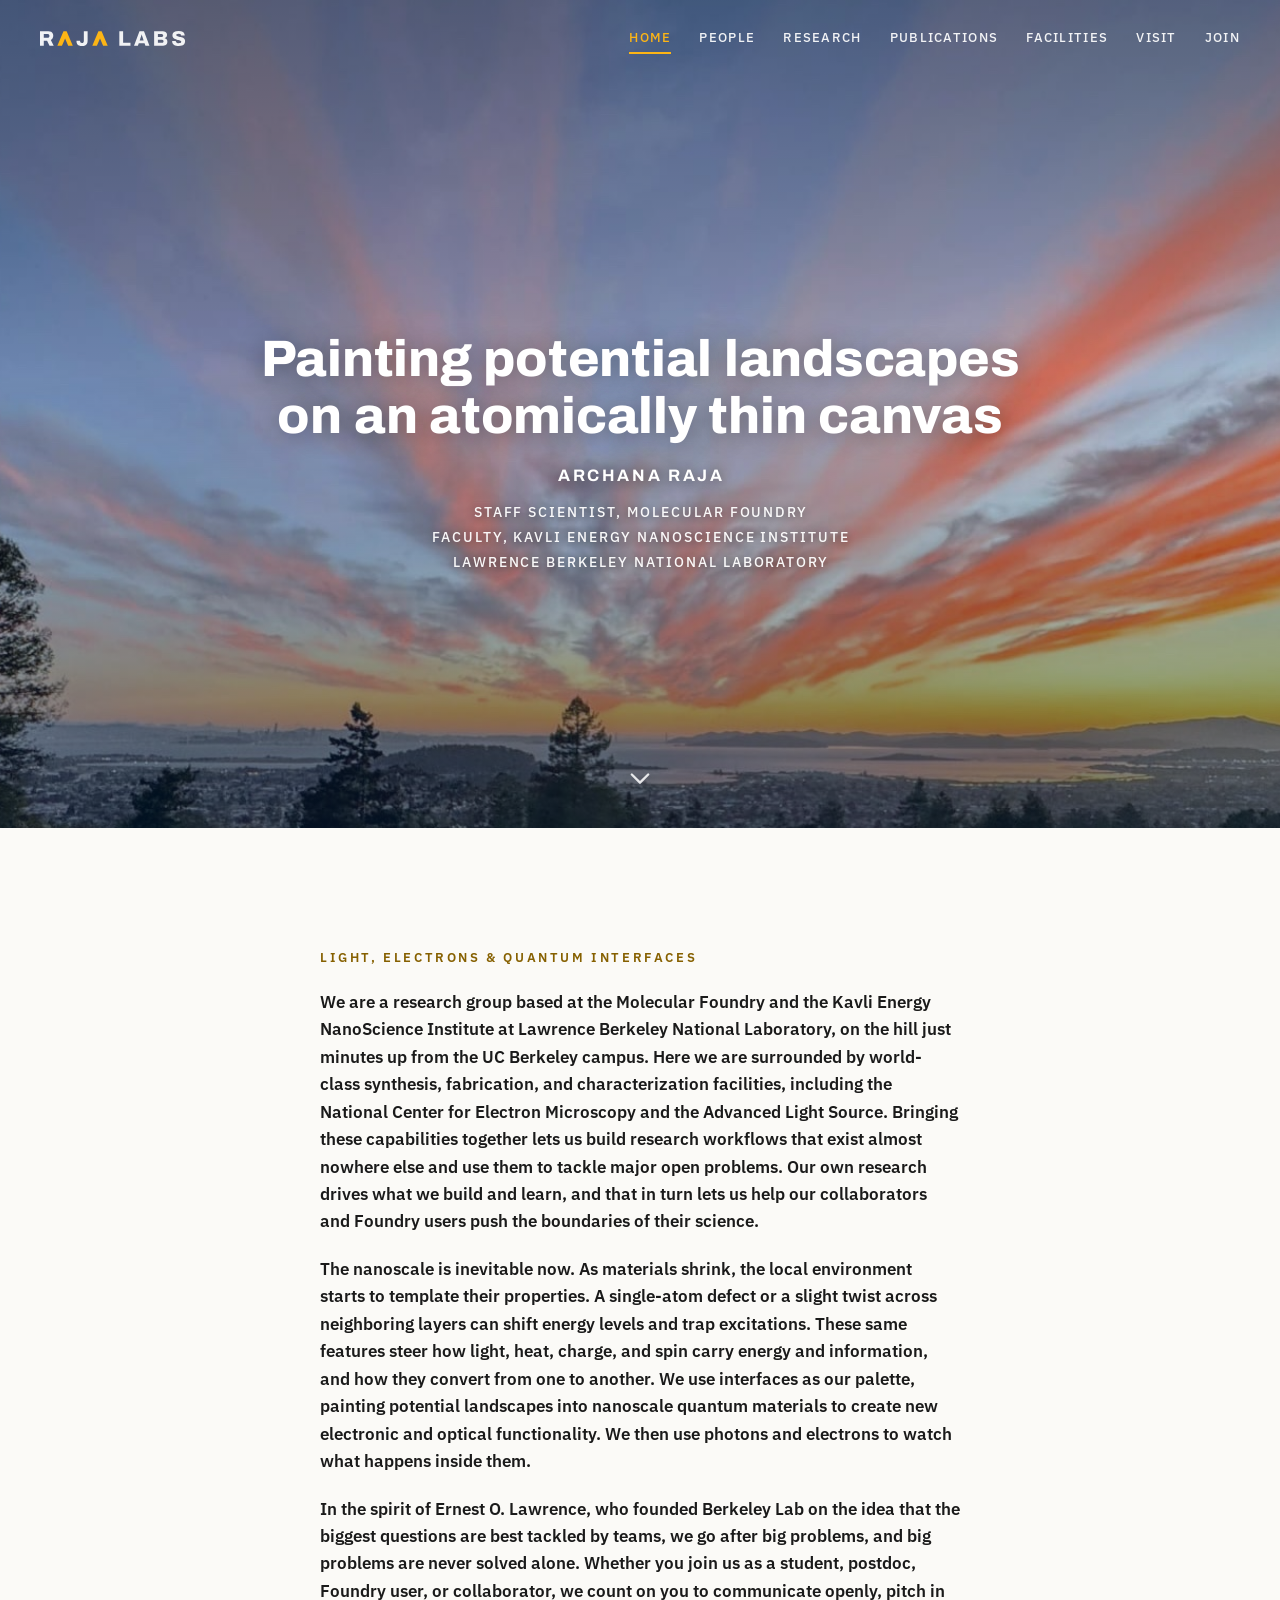
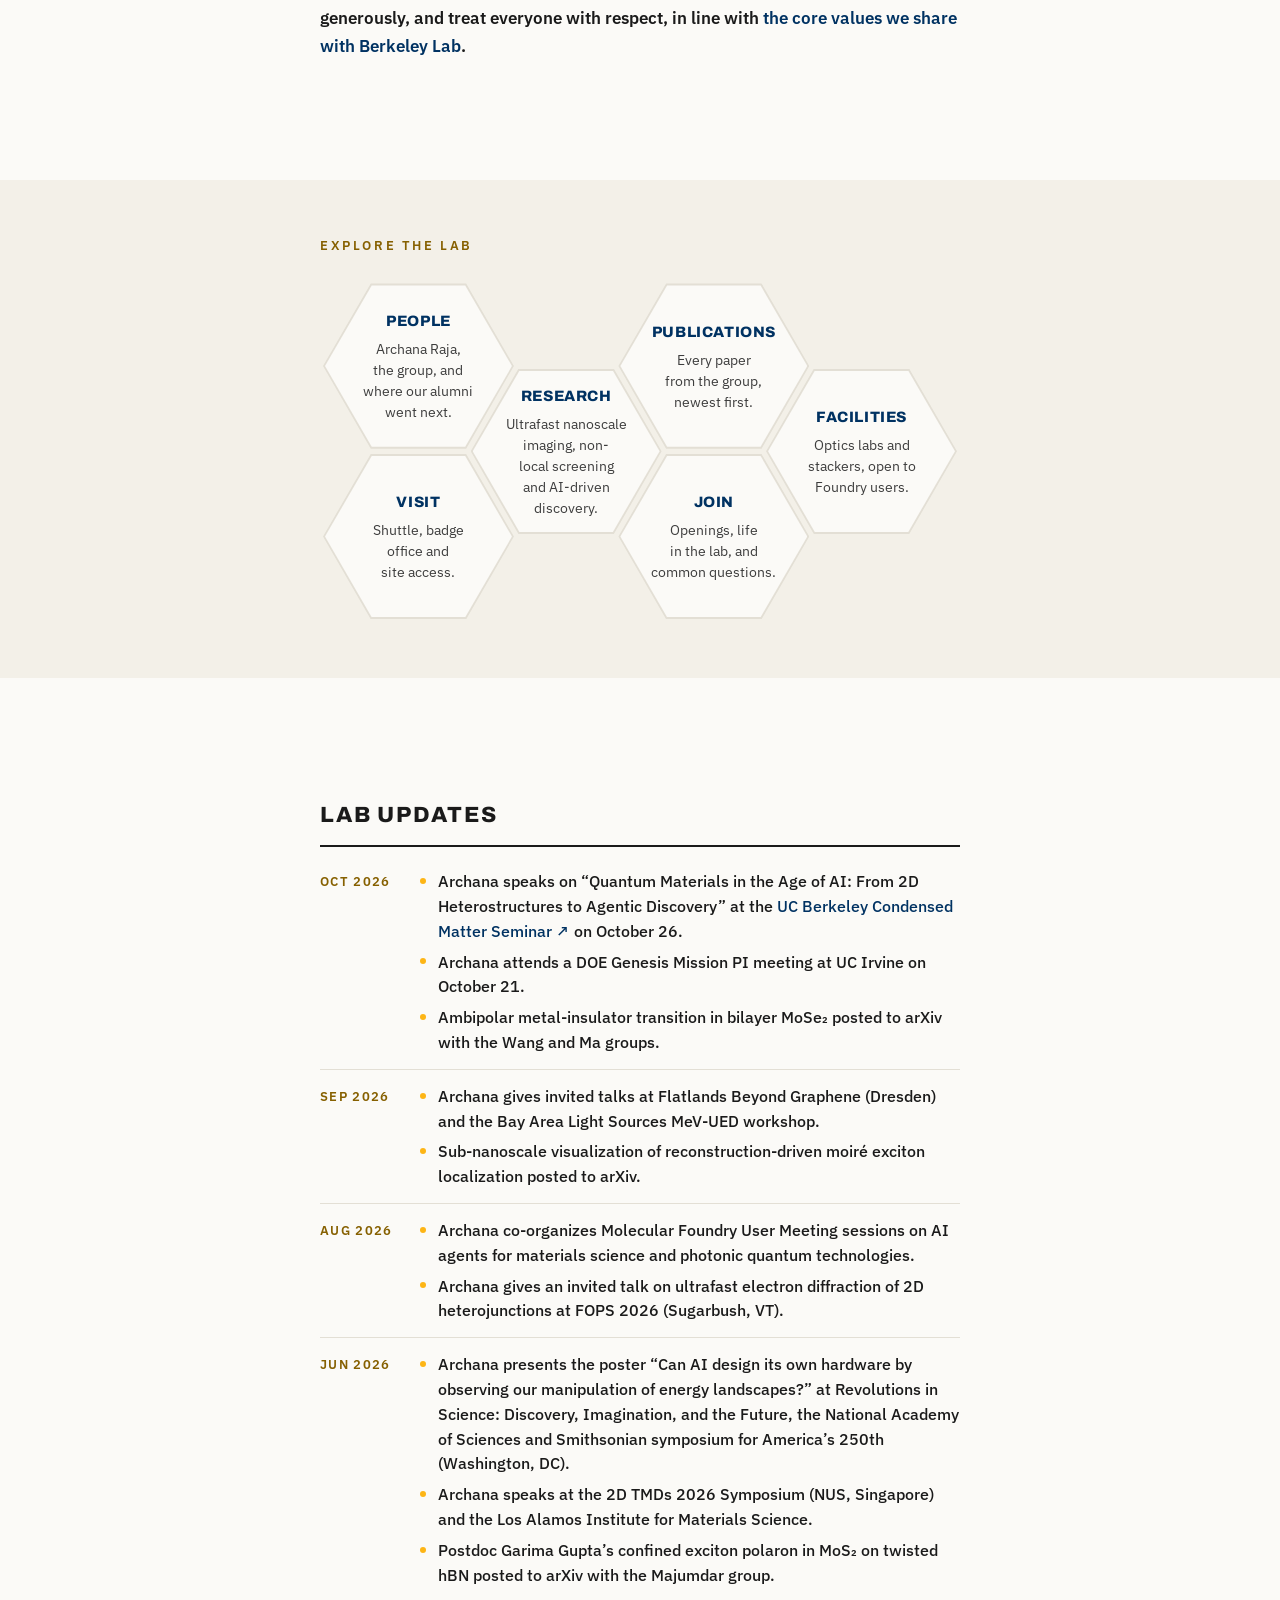
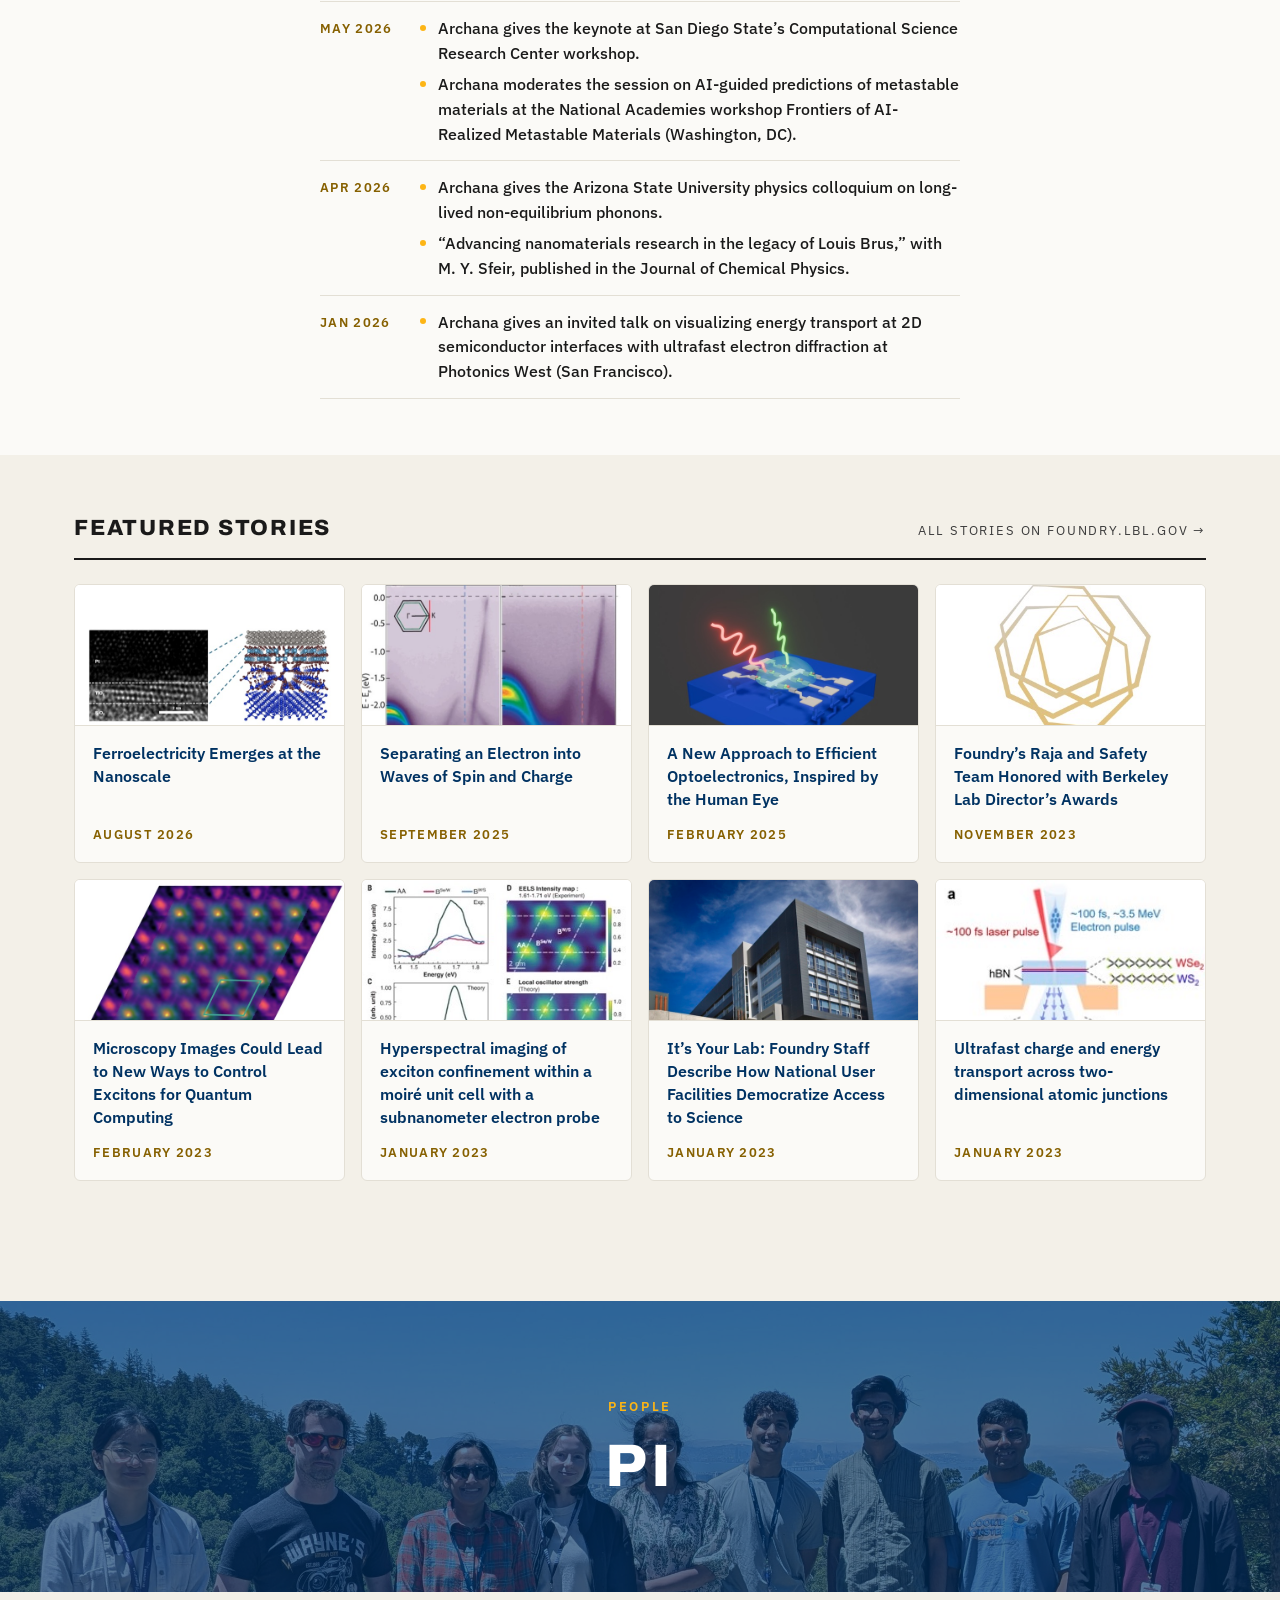
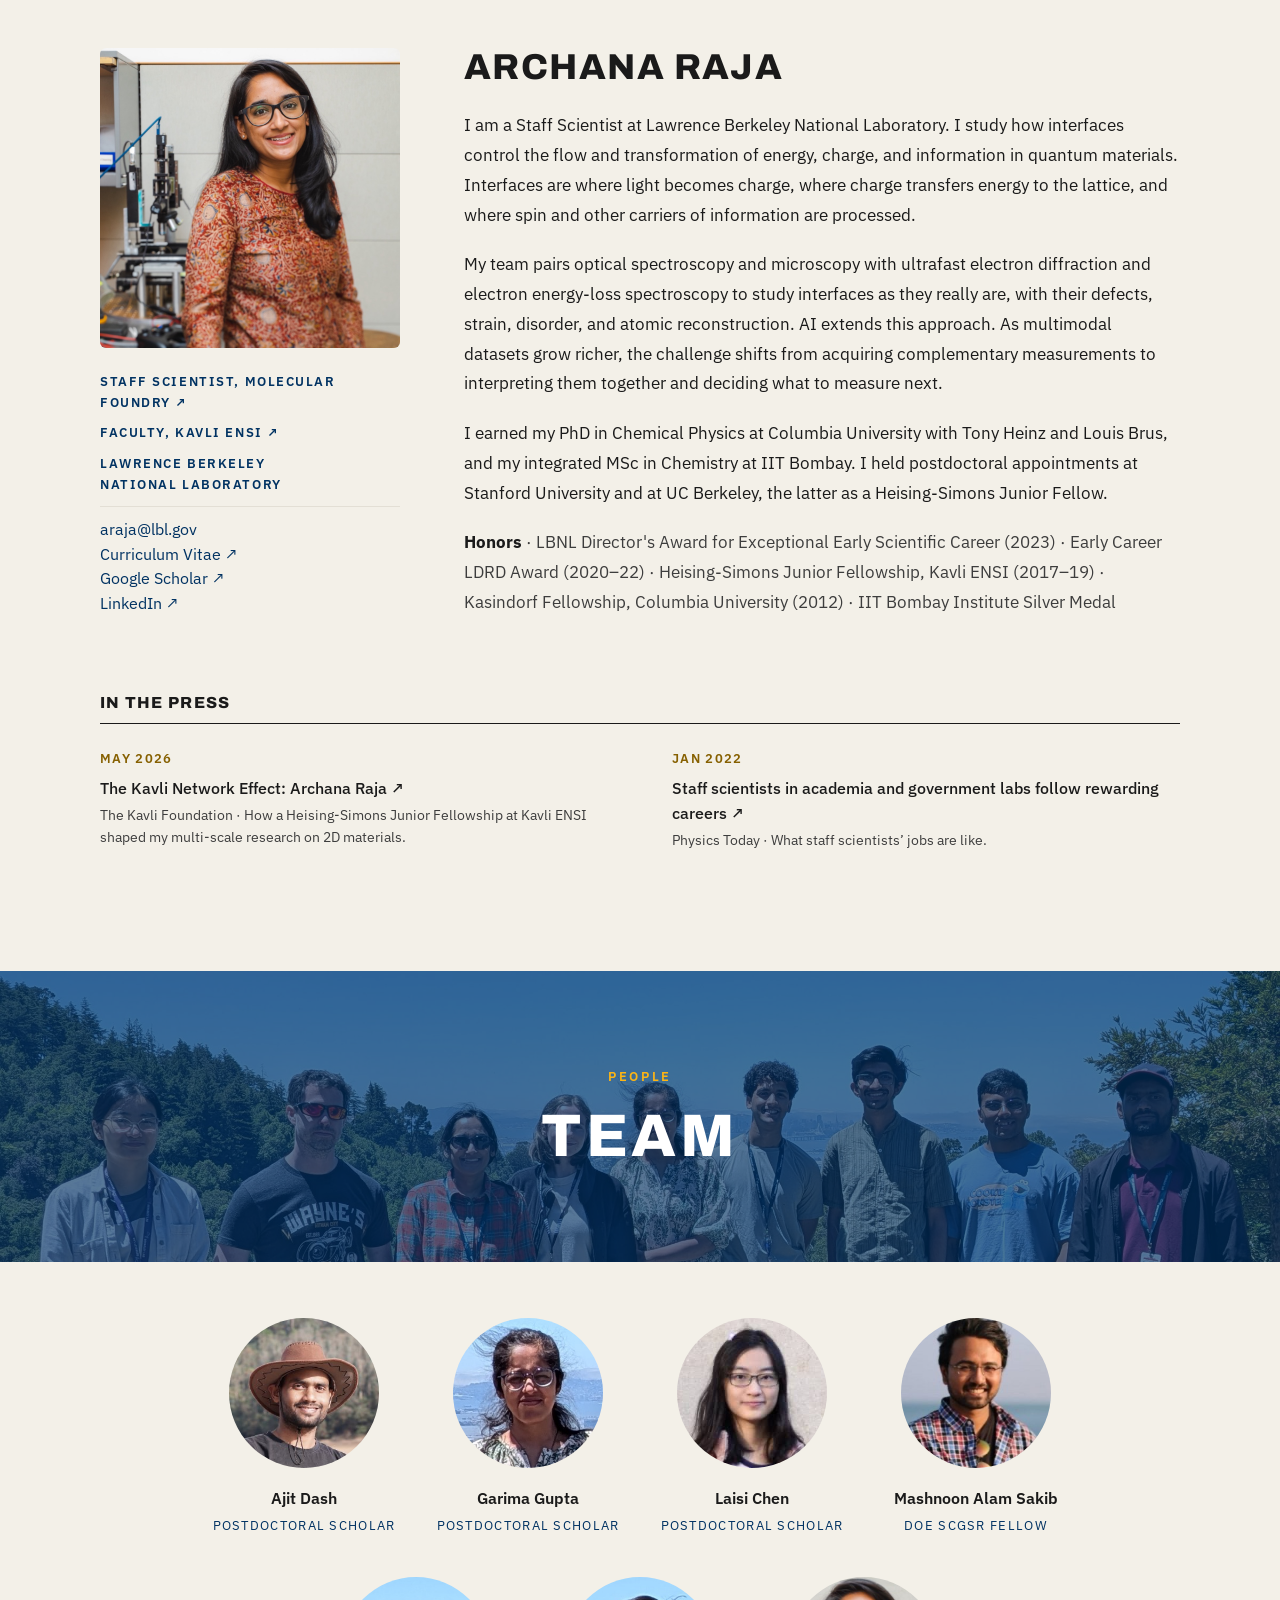
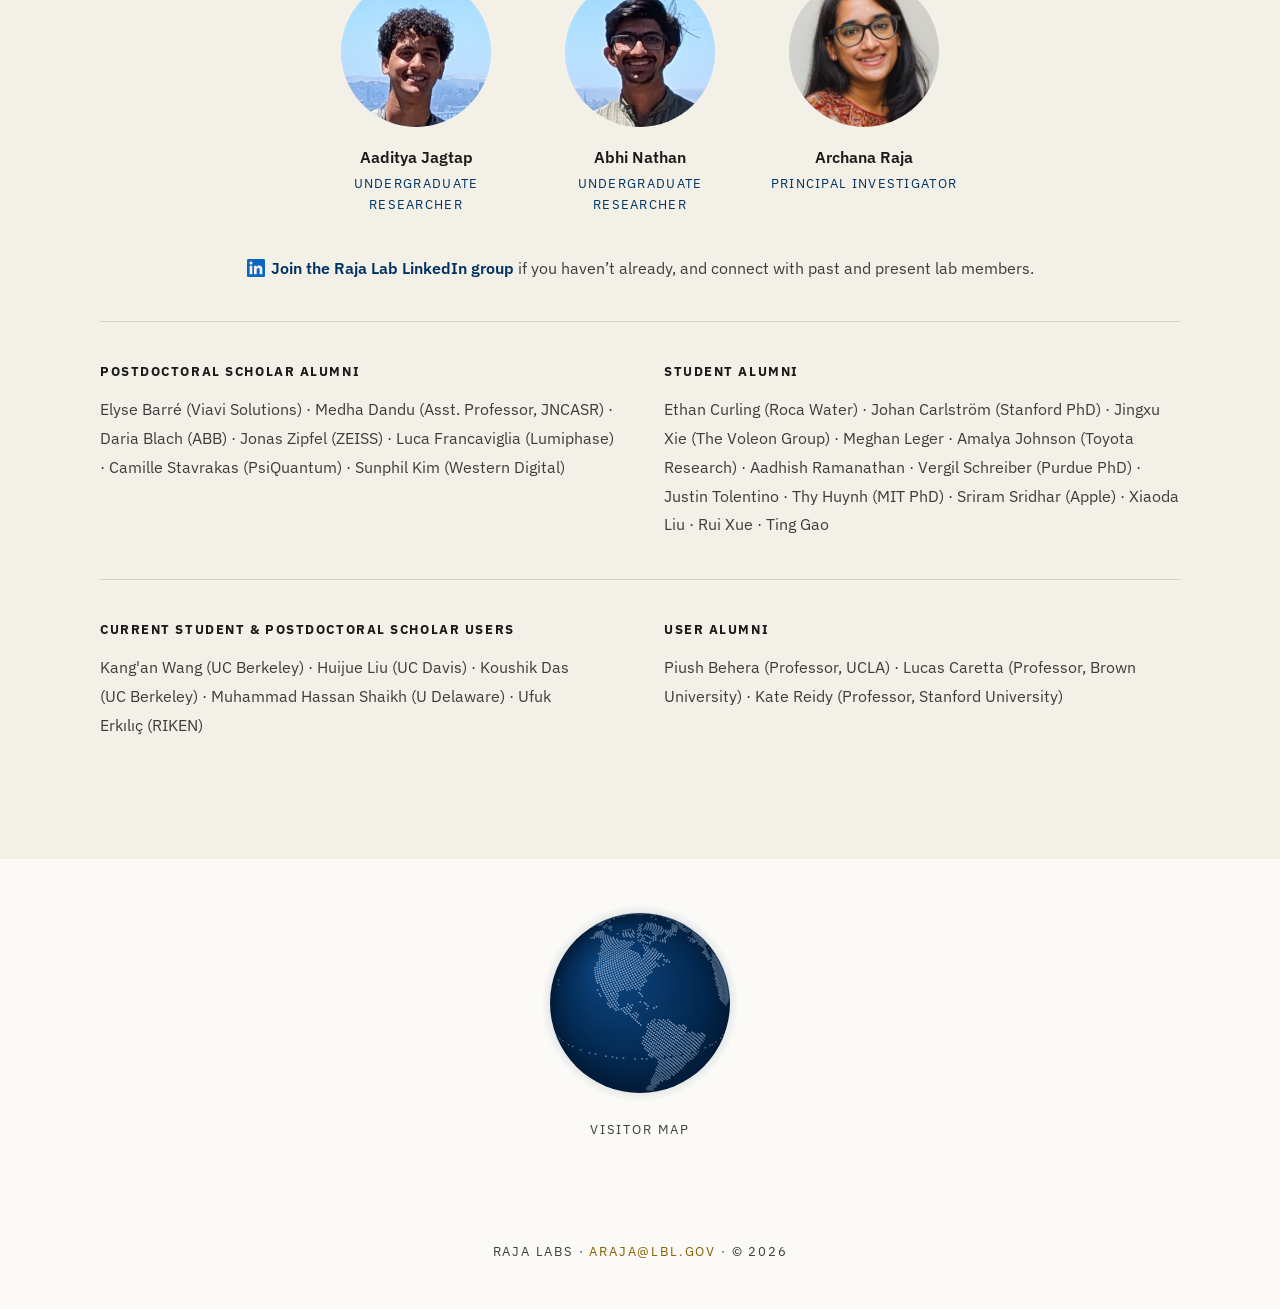
==== commit aa2708d1: "Home: drop "We are deeply collaborative." from the intro Co-Authored-By: Claude Opus 5.5 (1M context" ====
--- a/index.html
+++ b/index.html
@@ -120,7 +120,7 @@
         <p class="eyebrow">Light, electrons &amp; quantum interfaces</p>
         <p class="intro__lead">We are a research group based at the Molecular Foundry and the Kavli Energy NanoScience Institute at Lawrence Berkeley National Laboratory, on the hill just minutes up from the UC Berkeley campus. Here we are surrounded by world-class synthesis, fabrication, and characterization facilities, including the National Center for Electron Microscopy and the Advanced Light Source. Bringing these capabilities together lets us build research workflows that exist almost nowhere else and use them to tackle major open problems. Our own research drives what we build and learn, and that in turn lets us help our collaborators and Foundry users push the boundaries of their science.</p>
         <p class="intro__body">The nanoscale is inevitable now. As materials shrink, the local environment starts to template their properties. A single-atom defect or a slight twist across neighboring layers can shift energy levels and trap excitations. These same features steer how light, heat, charge, and spin carry energy and information, and how they convert from one to another. We use interfaces as our palette, painting potential landscapes into nanoscale quantum materials to create new electronic and optical functionality. We then use photons and electrons to watch what happens inside them.</p>
-        <p class="intro__body">We are deeply collaborative. In the spirit of Ernest O. Lawrence, who founded Berkeley Lab on the idea that the biggest questions are best tackled by teams, we go after big problems, and big problems are never solved alone. Whether you join us as a student, postdoc, Foundry user, or collaborator, we count on you to communicate openly, pitch in generously, and treat everyone with respect, in line with <a href="values.html">the core values we share with Berkeley Lab</a>.</p>
+        <p class="intro__body">In the spirit of Ernest O. Lawrence, who founded Berkeley Lab on the idea that the biggest questions are best tackled by teams, we go after big problems, and big problems are never solved alone. Whether you join us as a student, postdoc, Foundry user, or collaborator, we count on you to communicate openly, pitch in generously, and treat everyone with respect, in line with <a href="values.html">the core values we share with Berkeley Lab</a>.</p>
       </div>
     </section>
 
--- a/css/styles.css
+++ b/css/styles.css
@@ -1305,10 +1305,13 @@
 
 /* ---------- Visitors globe (home page footer) ---------- */
 
-/* js/globe.js draws a small globe of visiting cities; it links to the Visitor Analytics page. */
-.footer .globe { display: block; width: fit-content; margin: 0 auto 28px; color: var(--muted); }
+/* js/globe.js draws a small globe of visiting cities; it links to the Visitor Analytics page. It sits midway
+   between the last line of the page and the footer line, 96px from each: once the stream has ended on the FAQ
+   (paper, like the footer), the globe rises into that section's --section-y bottom padding. */
+.footer .globe { display: block; width: fit-content; margin: 0 auto 96px; color: var(--muted); }
+main:has(.stream .faq) + .footer .globe { margin-top: calc(96px - var(--section-y) - 44px); }
 .globe[hidden] { display: none; }
-.globe__canvas { display: block; width: 120px; height: 120px; margin: 0 auto 10px; transition: transform .3s; }
+.globe__canvas { display: block; width: 200px; height: 200px; margin: 0 auto 14px; transition: transform .3s; }
 .globe__stats { display: block; }
 .footer .globe:hover { color: var(--gold-text); }
 .globe:hover .globe__canvas { transform: scale(1.04); }
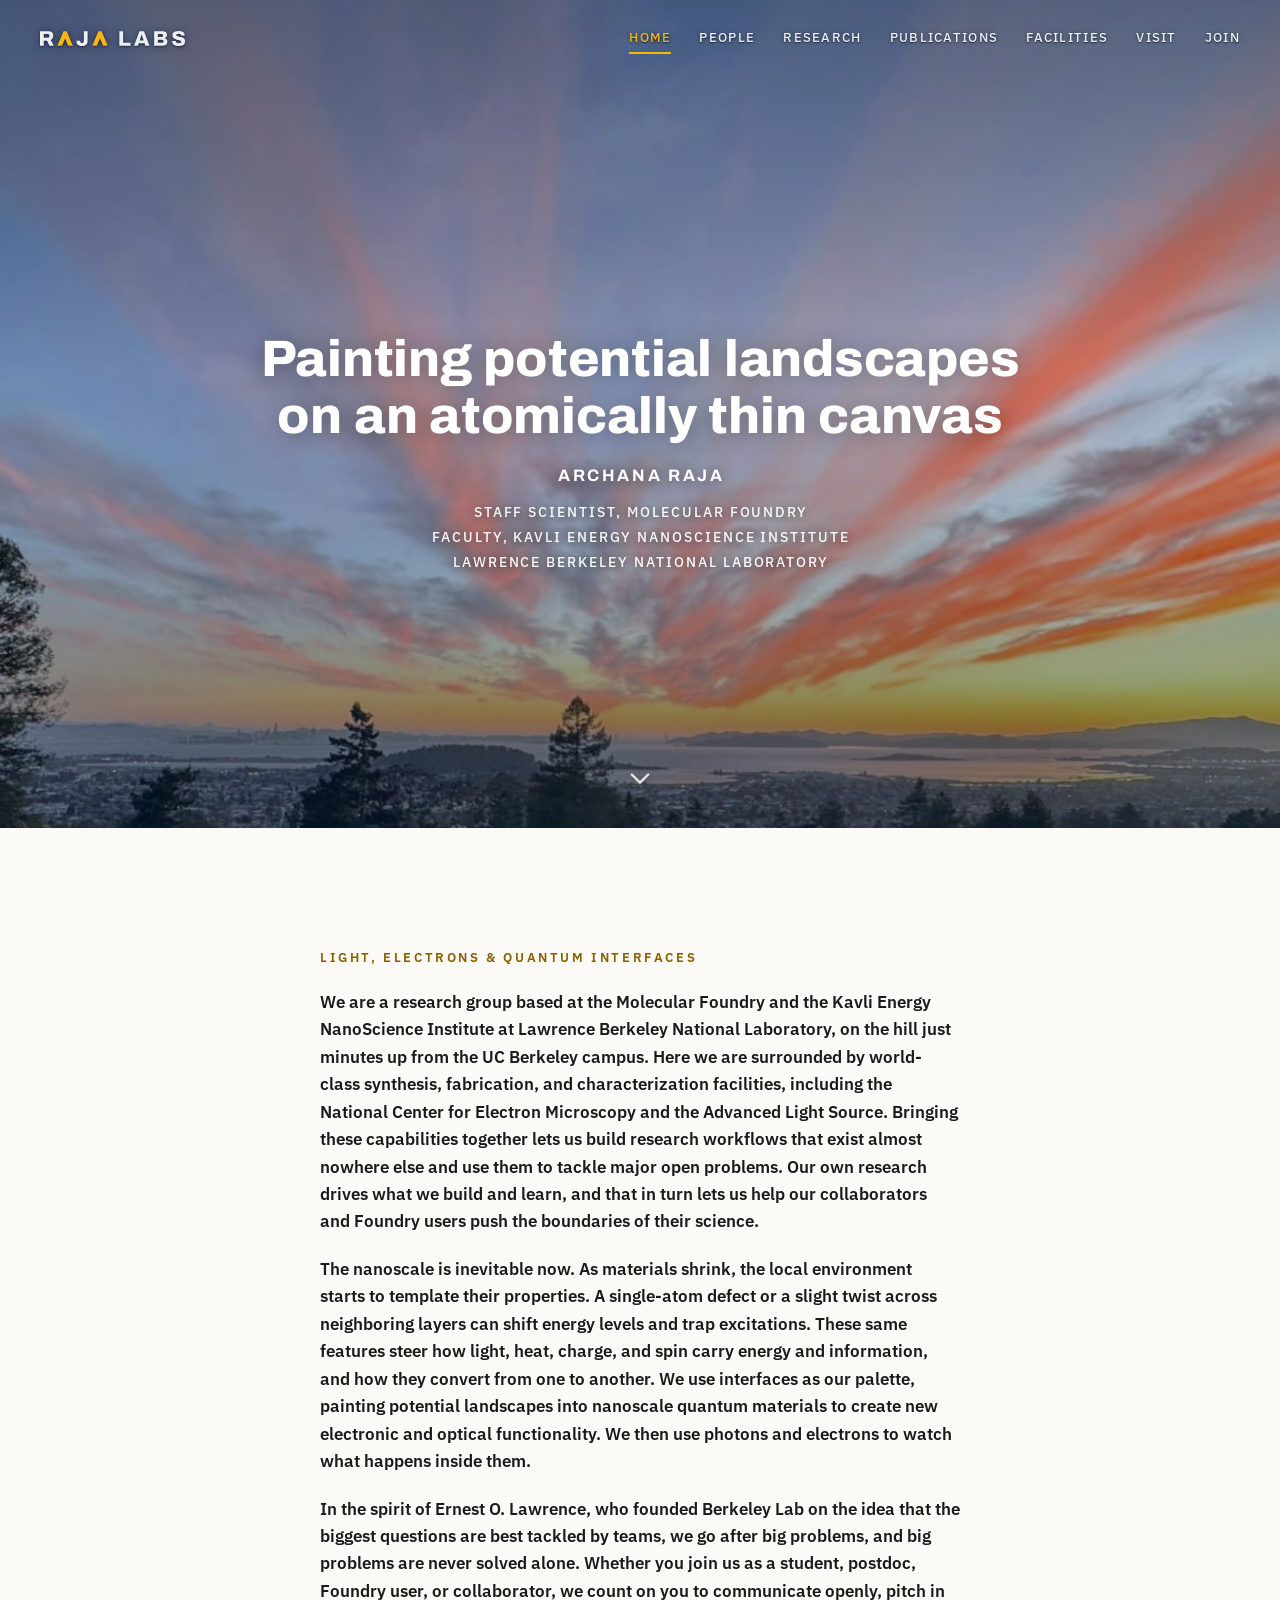
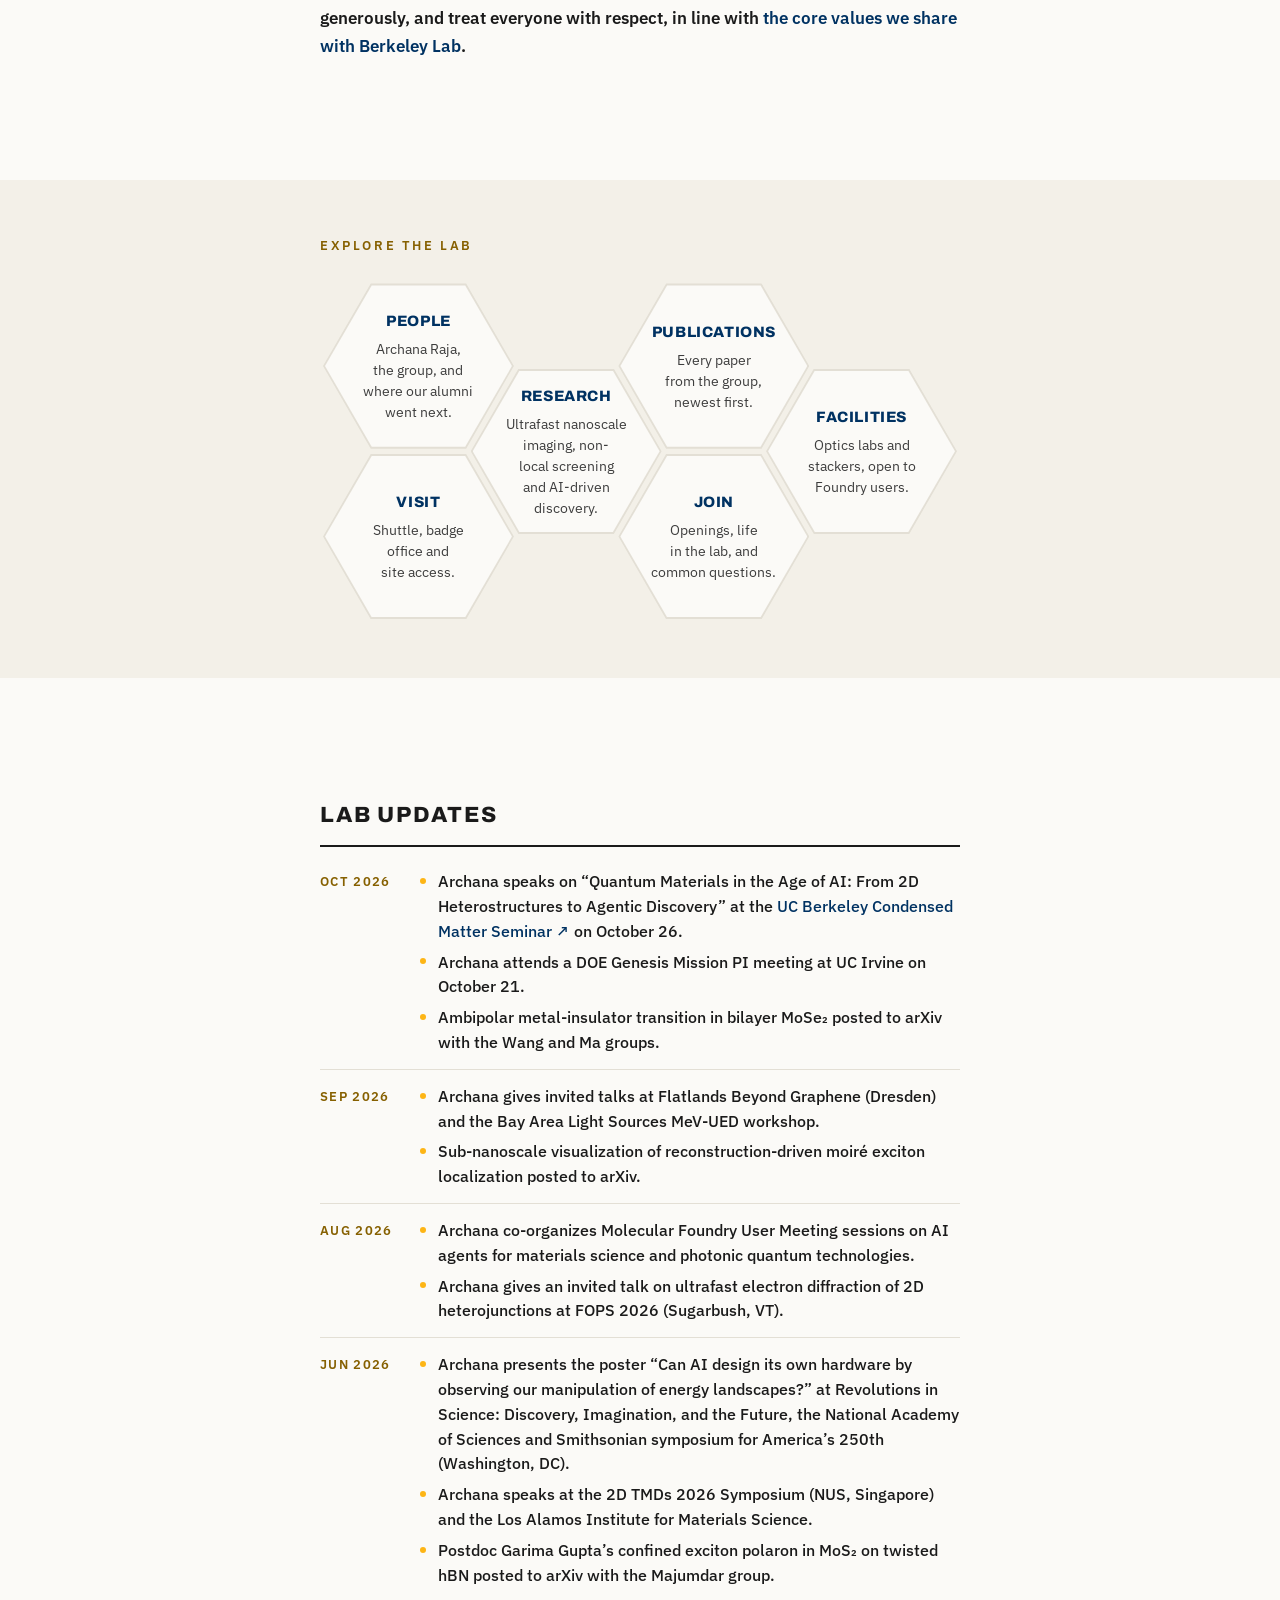
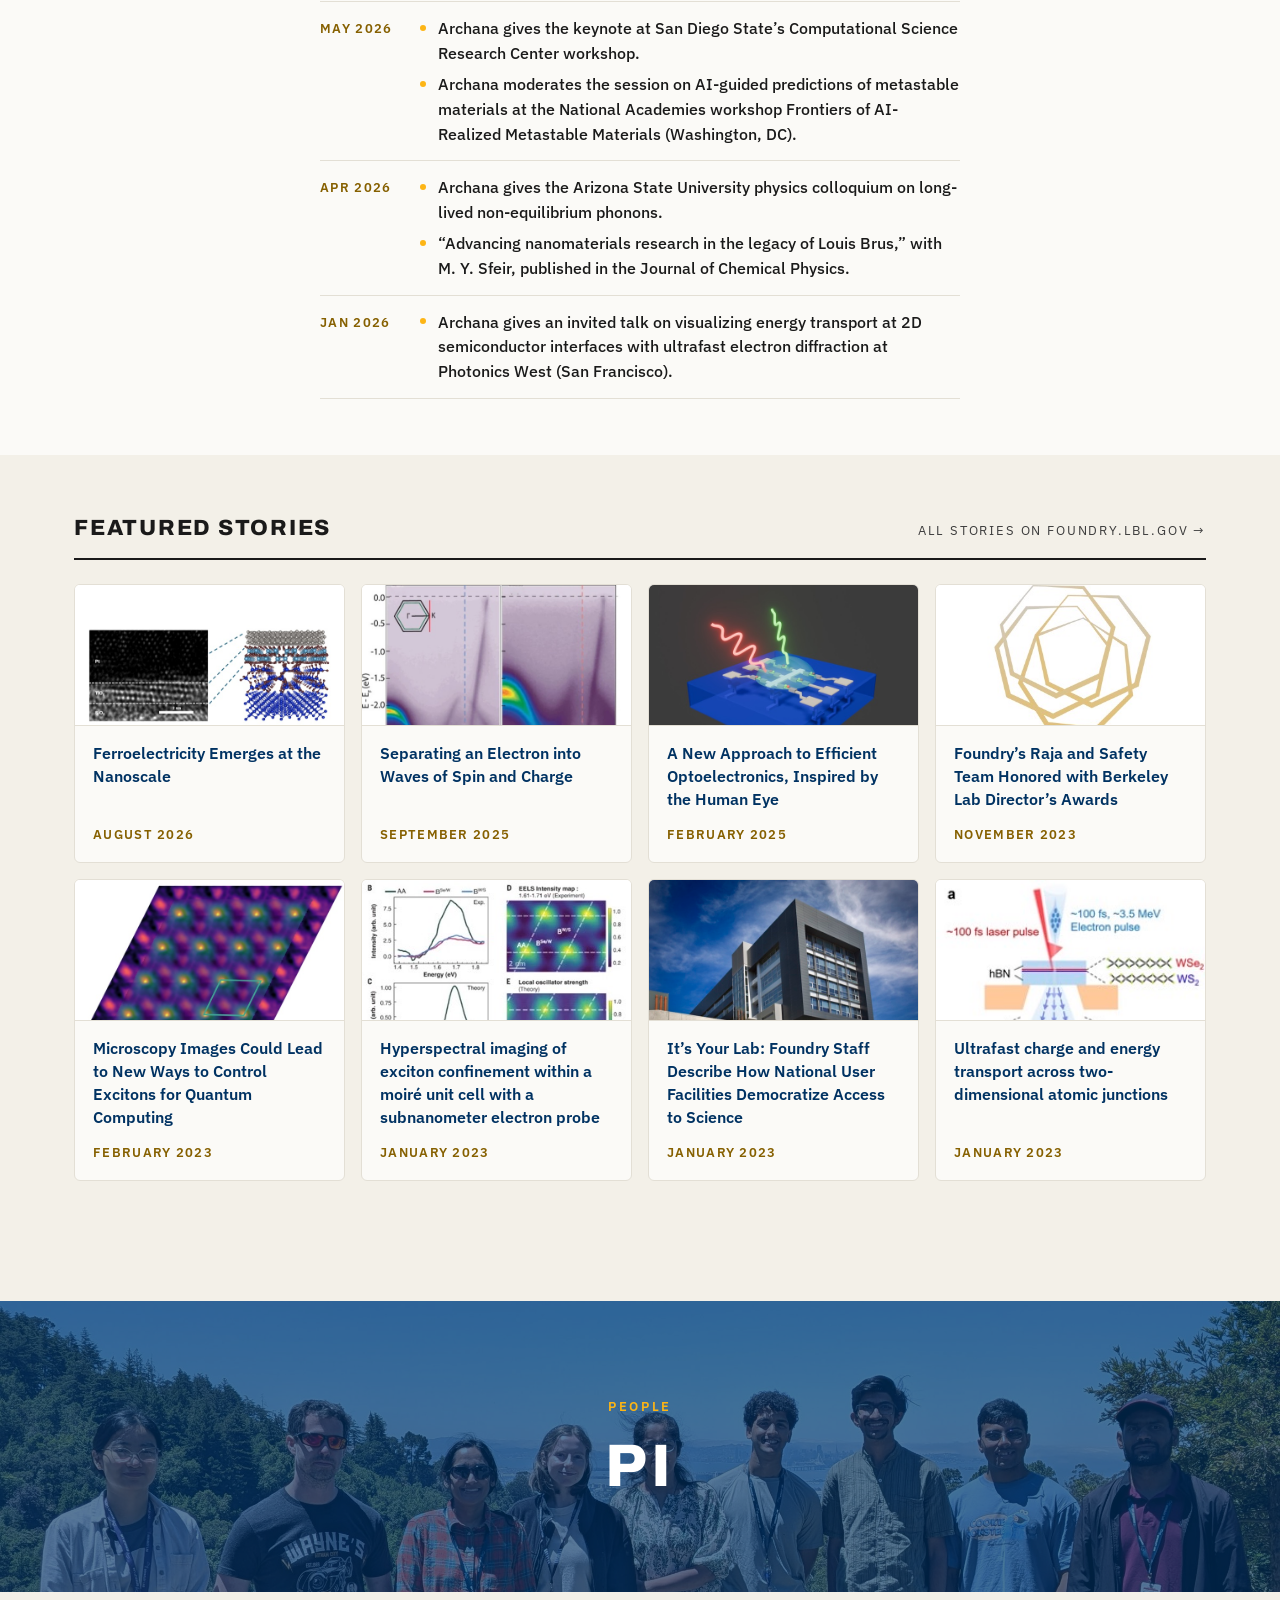
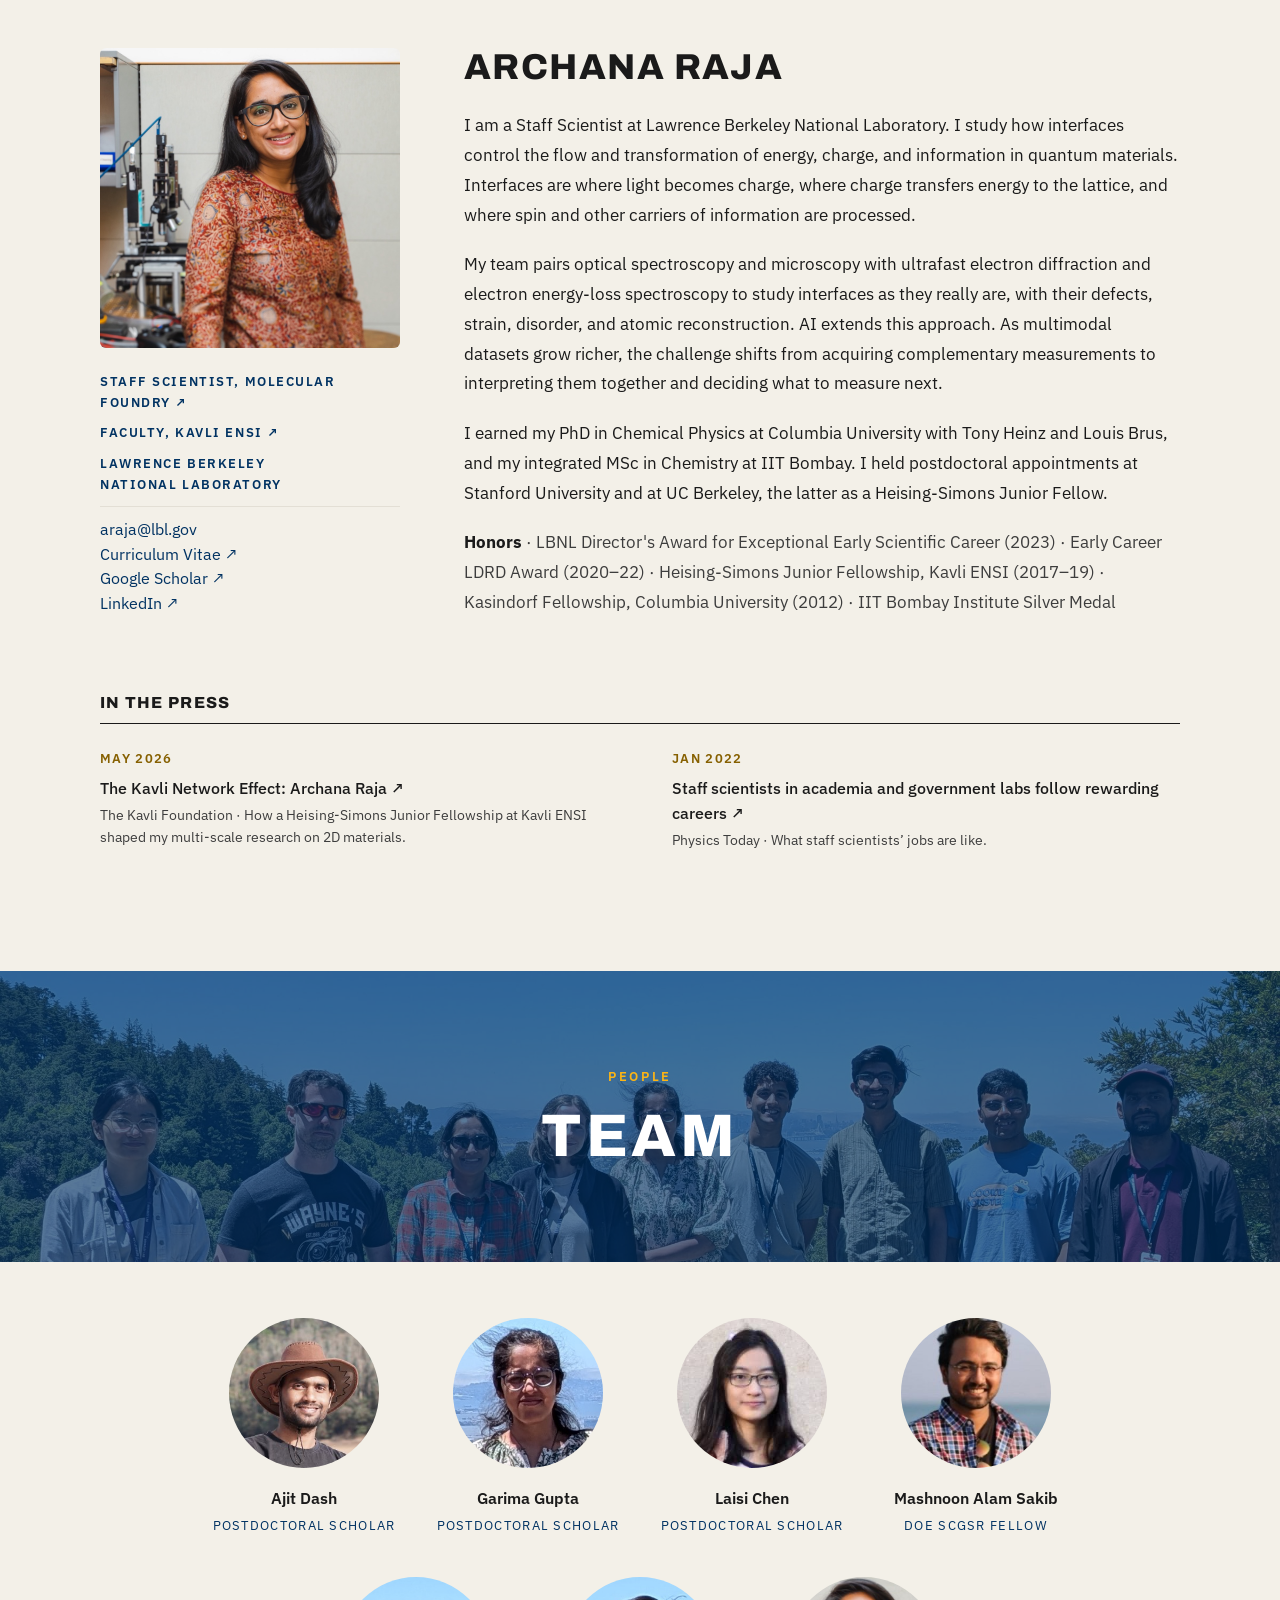
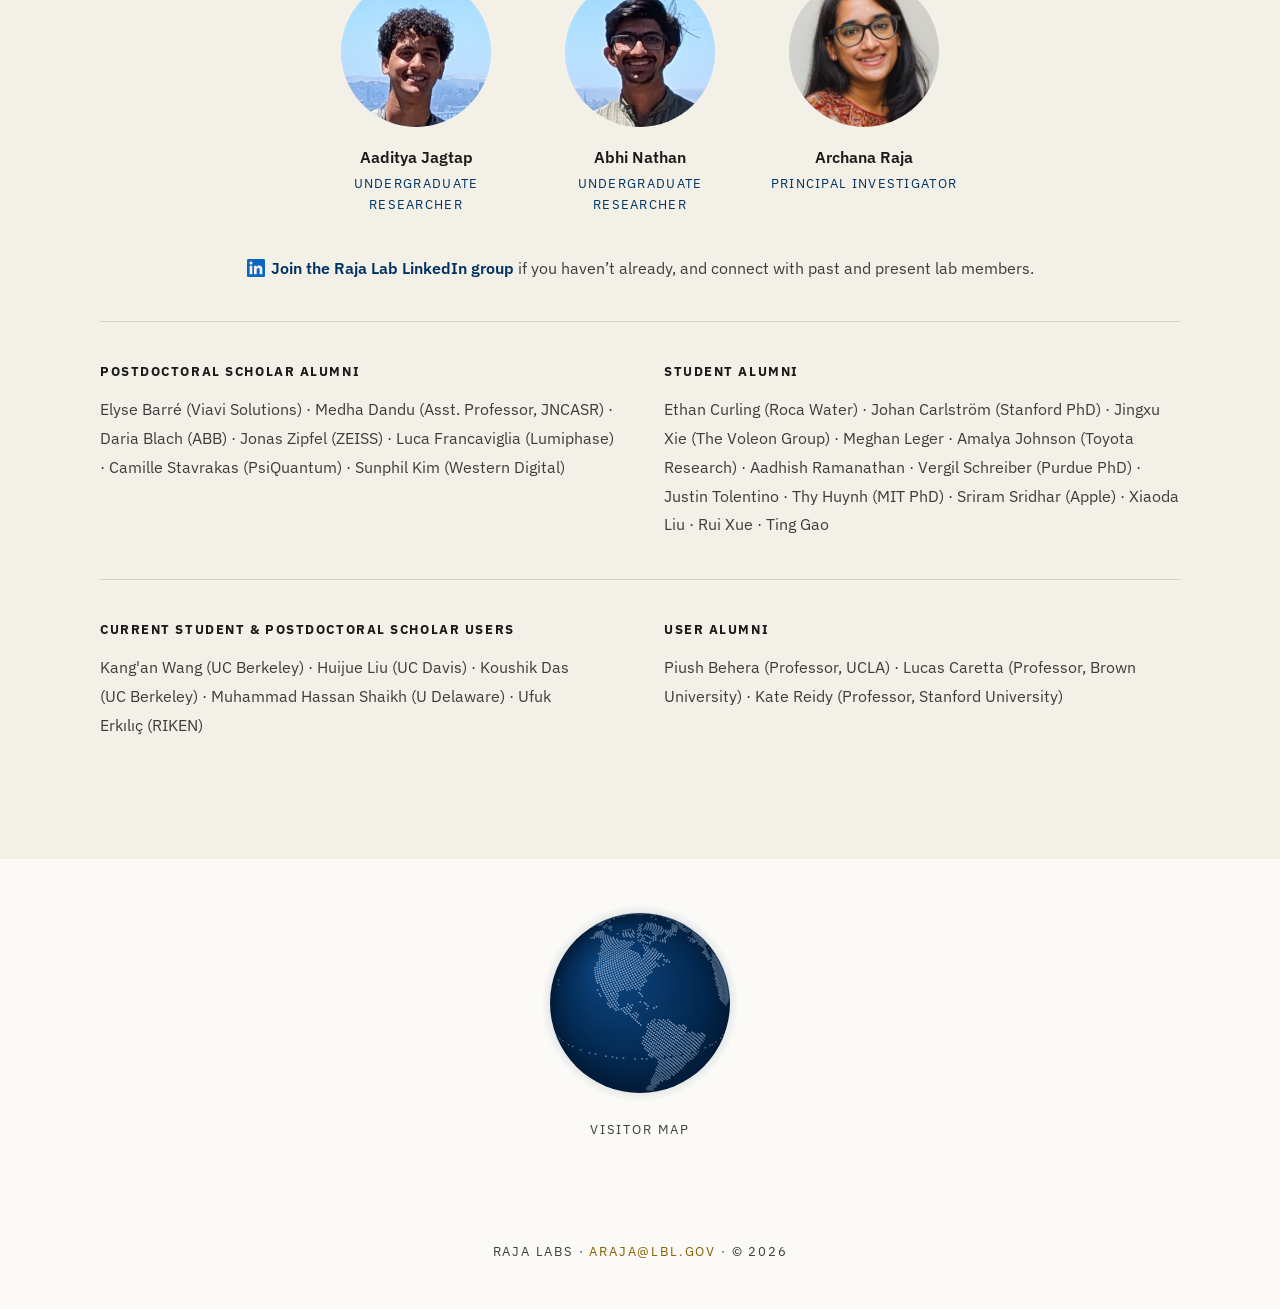
==== commit a39226f4: "Home: footer globe links to Visitor Analytics only for the owner Visitors see the globe and its visi" ====
--- a/index.html
+++ b/index.html
@@ -225,8 +225,9 @@
   </main>
 
   <footer class="footer">
-    <!-- js/globe.js draws where visitors are from the visits js/visits.js records. -->
-    <a class="globe" id="visitors" href="analytics.html" hidden>
+    <!-- js/globe.js draws where visitors are from the visits js/visits.js records. Not a link, except in a
+         browser that has opened analytics.html (see js/globe.js). -->
+    <a class="globe" id="visitors" hidden>
       <canvas class="globe__canvas" id="visitors-globe" aria-hidden="true"></canvas>
       <span class="globe__stats" id="visitors-stats">Visitor map</span>
     </a>
--- a/css/styles.css
+++ b/css/styles.css
@@ -146,6 +146,14 @@
   color: rgba(255, 255, 255, .92);
   transition: all .35s ease;
 }
+/* Over the hero photo, a tight navy edge on the letters keeps them clear where the sky is pale; no tint on the photo itself. */
+.nav:not(.is-solid):not(.nav--solid):not(.is-open) .nav__logo,
+.nav:not(.is-solid):not(.nav--solid):not(.is-open) .nav__toggle {
+  filter: drop-shadow(0 1px 1px rgba(0, 20, 45, .6)) drop-shadow(0 0 4px rgba(0, 20, 45, .45));
+}
+.nav:not(.is-solid):not(.nav--solid):not(.is-open) .nav__link {
+  text-shadow: 0 1px 1px rgba(0, 20, 45, .6), 0 0 4px rgba(0, 20, 45, .45);
+}
 /* The solid bar is navy, so the wordmark's gold Λs and the gold active link always sit on navy (7:1). */
 .nav.is-solid,
 .nav--solid {
@@ -360,7 +368,7 @@
 .subnav__link:hover { color: #fff; }
 .subnav__link.is-active { color: var(--gold); }
 .subnav__link.is-active::after { width: 100%; }
-/* Grouped pages (People: PI / Team; Join: Join / Lab Life / Values / FAQ): larger tabs, with the title centered
+/* Grouped pages (People: PI / Team; Join: Getting Started / Lab Life / Values / FAQ): larger tabs, with the title centered
    in the space between the nav and the tabs. */
 .page-head--tabs { display: flex; flex-direction: column; padding: var(--nav-h-solid) 0 0; }
 .page-head--tabs .page-head__inner { width: 100%; margin: auto; padding: 0 24px; }
@@ -1243,7 +1251,7 @@
 /* ---------- Join ---------- */
 
 .join { padding: var(--section-y) 24px; }
-/* Faded photos of deer, goats and turkeys behind the Join, Lab Life, Values and FAQ page titles. */
+/* Faded photos of deer, goats and turkeys behind the Getting Started, Lab Life, Values and FAQ page titles. */
 .page-head--join::before {
   content: '';
   position: absolute;
@@ -1251,7 +1259,7 @@
   background: url(../assets/join.jpg) center / cover no-repeat;
   opacity: .3;
 }
-/* Warm glow in the corner of the Join, Lab Life, Values and FAQ page headers. */
+/* Warm glow in the corner of the Getting Started, Lab Life, Values and FAQ page headers. */
 .join__glow {
   position: absolute;
   inset: 0;
@@ -1282,6 +1290,84 @@
 .way p { margin: 0; font-size: var(--text-sm); line-height: 1.7; color: var(--muted); }
 .way p + p { margin-top: 12px; }
 .way a { font-weight: 500; text-decoration: underline; text-underline-offset: 3px; text-decoration-color: var(--rule); }
+
+/* Getting started in the lab: the path from approval to working on the instruments, on sand below Ways to join. */
+.start { background: var(--sand); padding: var(--section-y) 24px; }
+.start__inner { max-width: 1080px; margin: 0 auto; }
+.start__lede { max-width: 820px; margin: 0 0 56px; font-size: clamp(1.125rem, 1.6vw, 1.3125rem); line-height: 1.65; }
+/* The five steps as a path: a numbered gold disc per step, joined by a line down to the next one. */
+.steps { max-width: 820px; margin: 0; padding: 0; list-style: none; counter-reset: step; }
+.step { position: relative; padding: 0 0 48px 76px; counter-increment: step; }
+.step:last-child { padding-bottom: 0; }
+.step::before {
+  content: counter(step);
+  position: absolute;
+  top: 0; left: 0;
+  display: grid;
+  place-items: center;
+  width: 48px; height: 48px;
+  border-radius: 50%;
+  background: var(--gold);
+  color: var(--blue);
+  font-family: var(--display);
+  font-weight: 800;
+  font-size: 1.375rem;
+}
+.step:not(:last-child)::after {
+  content: '';
+  position: absolute;
+  top: 56px; bottom: 8px; left: 23px;
+  width: 2px;
+  background: var(--rule);
+}
+.step__title {
+  margin: 0 0 10px;
+  padding-top: 10px;
+  font-family: var(--display);
+  font-weight: 800;
+  font-size: 1.25rem;
+  letter-spacing: .04em;
+  text-transform: uppercase;
+  color: var(--blue);
+}
+.step p { margin: 0; font-size: var(--text); line-height: 1.75; }
+.step a, .start__more a { font-weight: 500; text-decoration: underline; text-underline-offset: 3px; text-decoration-color: var(--rule); }
+.training {
+  width: 100%;
+  margin: 24px 0 0;
+  border-collapse: collapse;
+  background: #fff;
+  border: 1px solid var(--rule);
+  border-top: 3px solid var(--gold);
+  font-size: var(--text-sm);
+  line-height: 1.55;
+}
+.training th, .training td { padding: 12px 16px; text-align: left; vertical-align: top; }
+.training th {
+  background: var(--sand);
+  font-size: var(--label);
+  font-weight: 600;
+  letter-spacing: .12em;
+  text-transform: uppercase;
+  color: var(--blue);
+}
+.training td { border-top: 1px solid var(--rule); }
+.training td:first-child { width: 52%; font-weight: 600; }
+.training td:last-child { color: var(--muted); }
+.start__more { max-width: 820px; margin: 56px 0 0; padding: 24px 0 0 76px; border-top: 1px solid var(--rule); font-size: var(--text); line-height: 1.7; color: var(--muted); }
+@media (max-width: 600px) {
+  .step { padding-left: 56px; }
+  .start__more { padding-left: 56px; }
+  .step::before { width: 40px; height: 40px; font-size: 1.125rem; }
+  .step:not(:last-child)::after { top: 48px; left: 19px; }
+  .step__title { padding-top: 7px; font-size: 1.125rem; }
+  /* Phones: each course stacks above who needs it, instead of two cramped columns. */
+  .training thead { display: none; }
+  .training tr { display: block; padding: 12px 14px; }
+  .training tr + tr { border-top: 1px solid var(--rule); }
+  .training td { display: block; width: auto !important; padding: 0; border: 0; }
+  .training td:last-child { margin-top: 4px; }
+}
 
 /* Get-in-touch band at the foot of the Join page: blue with the header's gold glow. */
 .contact {
@@ -1305,16 +1391,16 @@
 
 /* ---------- Visitors globe (home page footer) ---------- */
 
-/* js/globe.js draws a small globe of visiting cities; it links to the Visitor Analytics page. It sits midway
-   between the last line of the page and the footer line, 96px from each: once the stream has ended on the FAQ
-   (paper, like the footer), the globe rises into that section's --section-y bottom padding. */
+/* js/globe.js draws a small globe of visiting cities; only for the owner is it a link to the Visitor Analytics
+   page. It sits midway between the last line of the page and the footer line, 96px from each: once the stream
+   has ended on the FAQ (paper, like the footer), the globe rises into that section's --section-y bottom padding. */
 .footer .globe { display: block; width: fit-content; margin: 0 auto 96px; color: var(--muted); }
 main:has(.stream .faq) + .footer .globe { margin-top: calc(96px - var(--section-y) - 44px); }
 .globe[hidden] { display: none; }
 .globe__canvas { display: block; width: 200px; height: 200px; margin: 0 auto 14px; transition: transform .3s; }
 .globe__stats { display: block; }
-.footer .globe:hover { color: var(--gold-text); }
-.globe:hover .globe__canvas { transform: scale(1.04); }
+.footer .globe[href]:hover { color: var(--gold-text); }
+.globe[href]:hover .globe__canvas { transform: scale(1.04); }
 @media (prefers-reduced-motion: reduce) { .globe__canvas { transition: none; } }
 
 /* ---------- Visitor analytics ---------- */
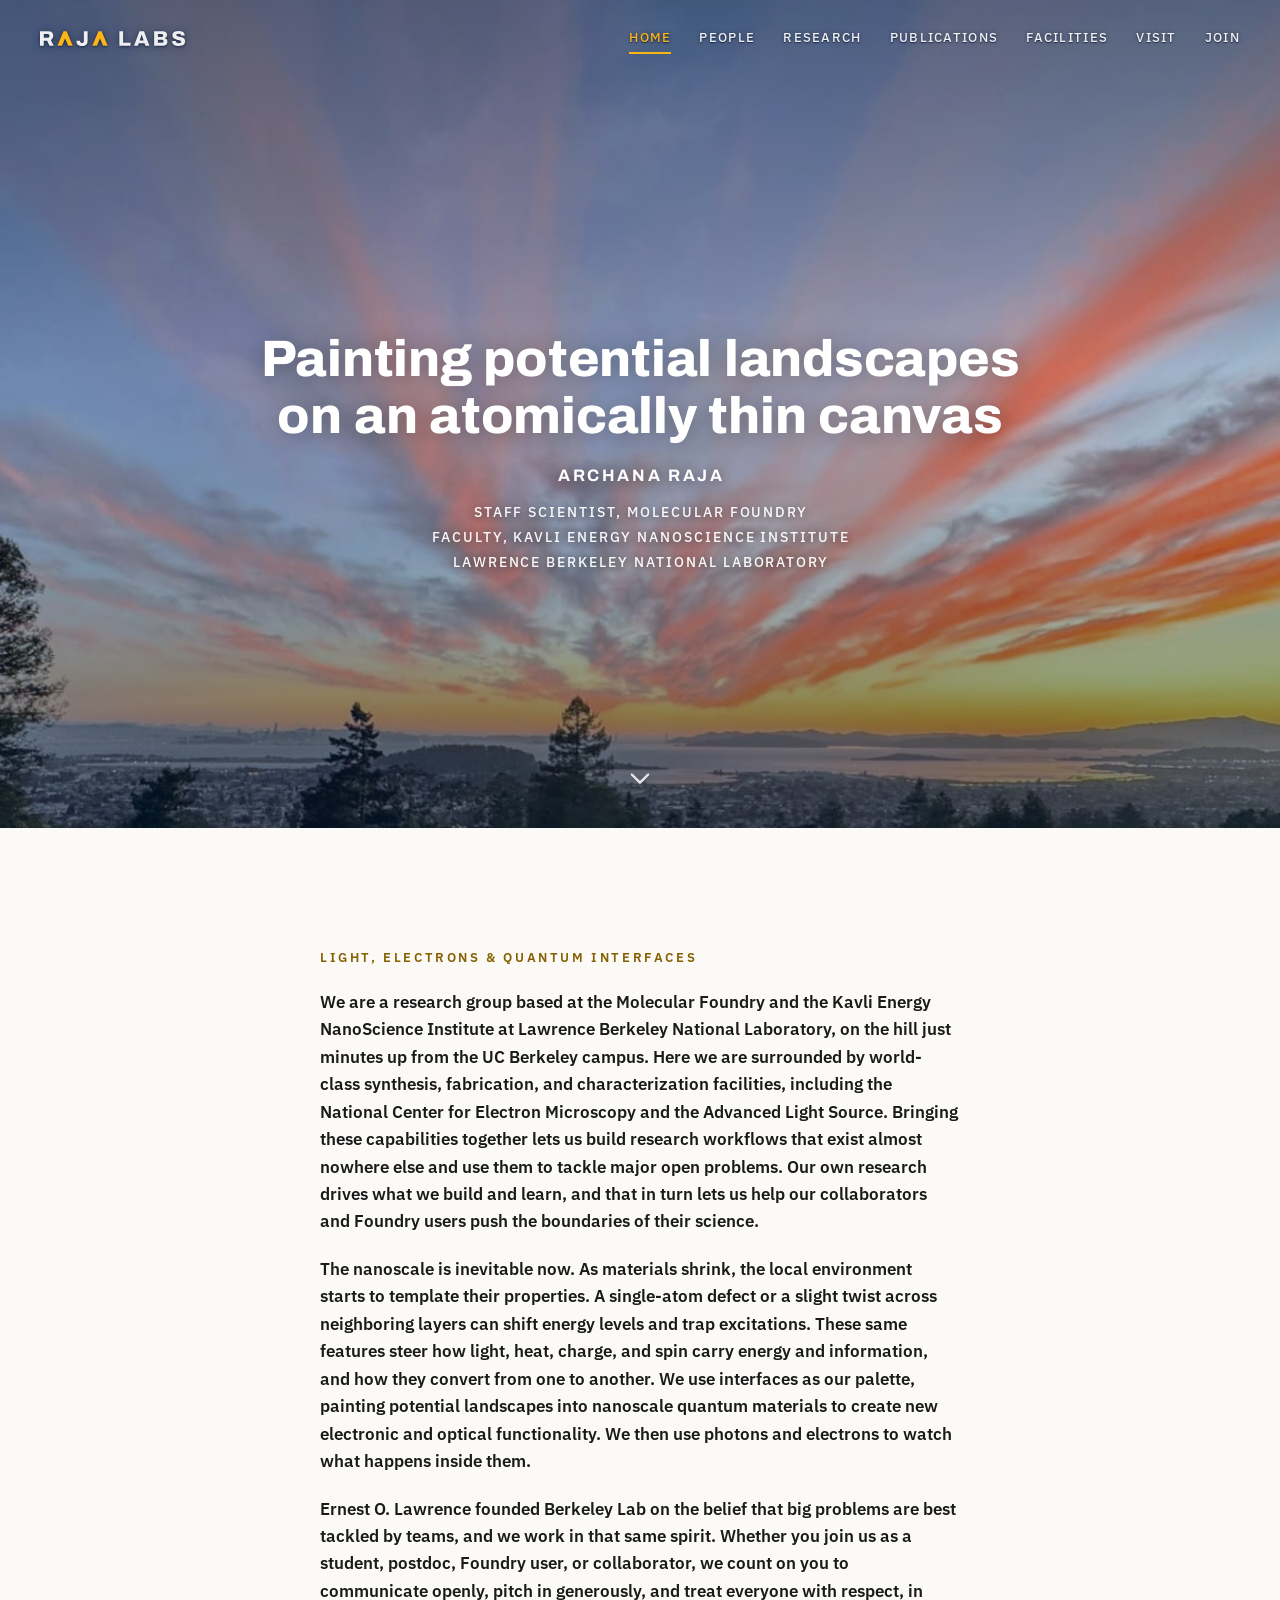
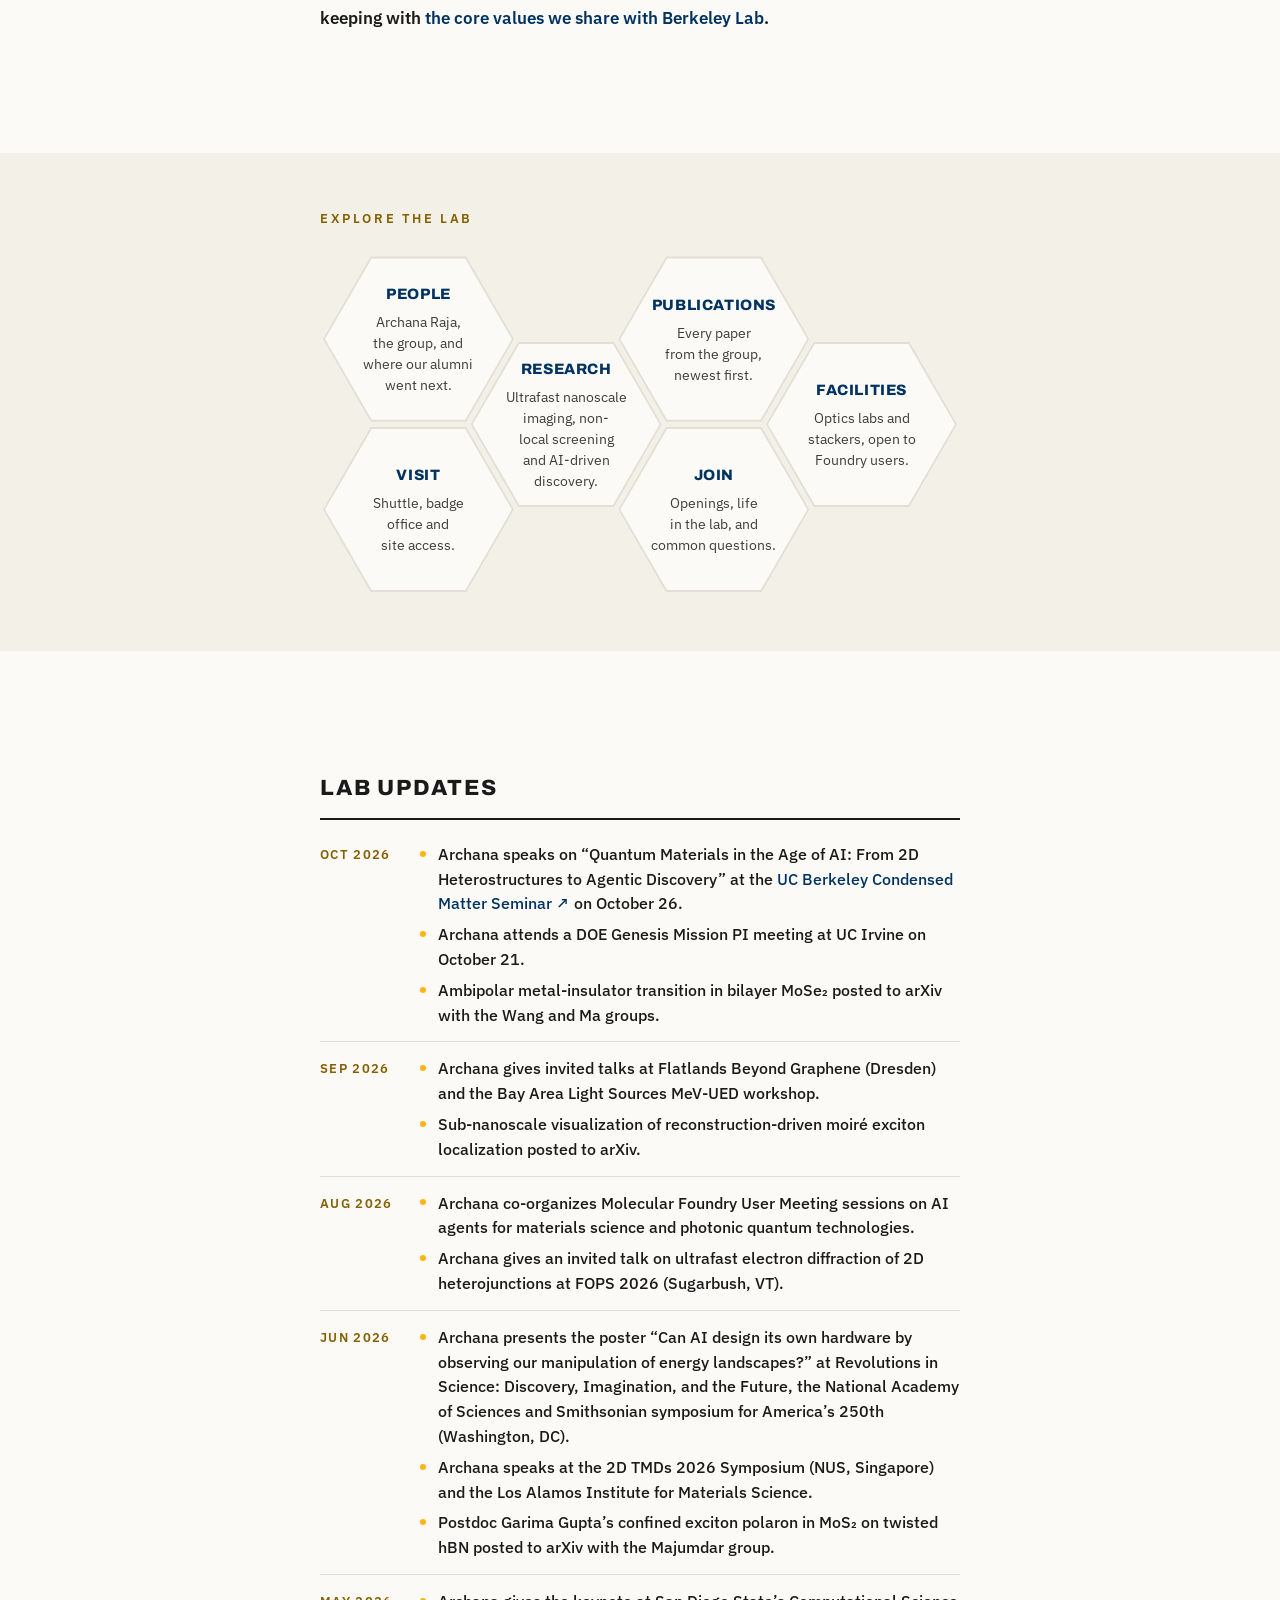
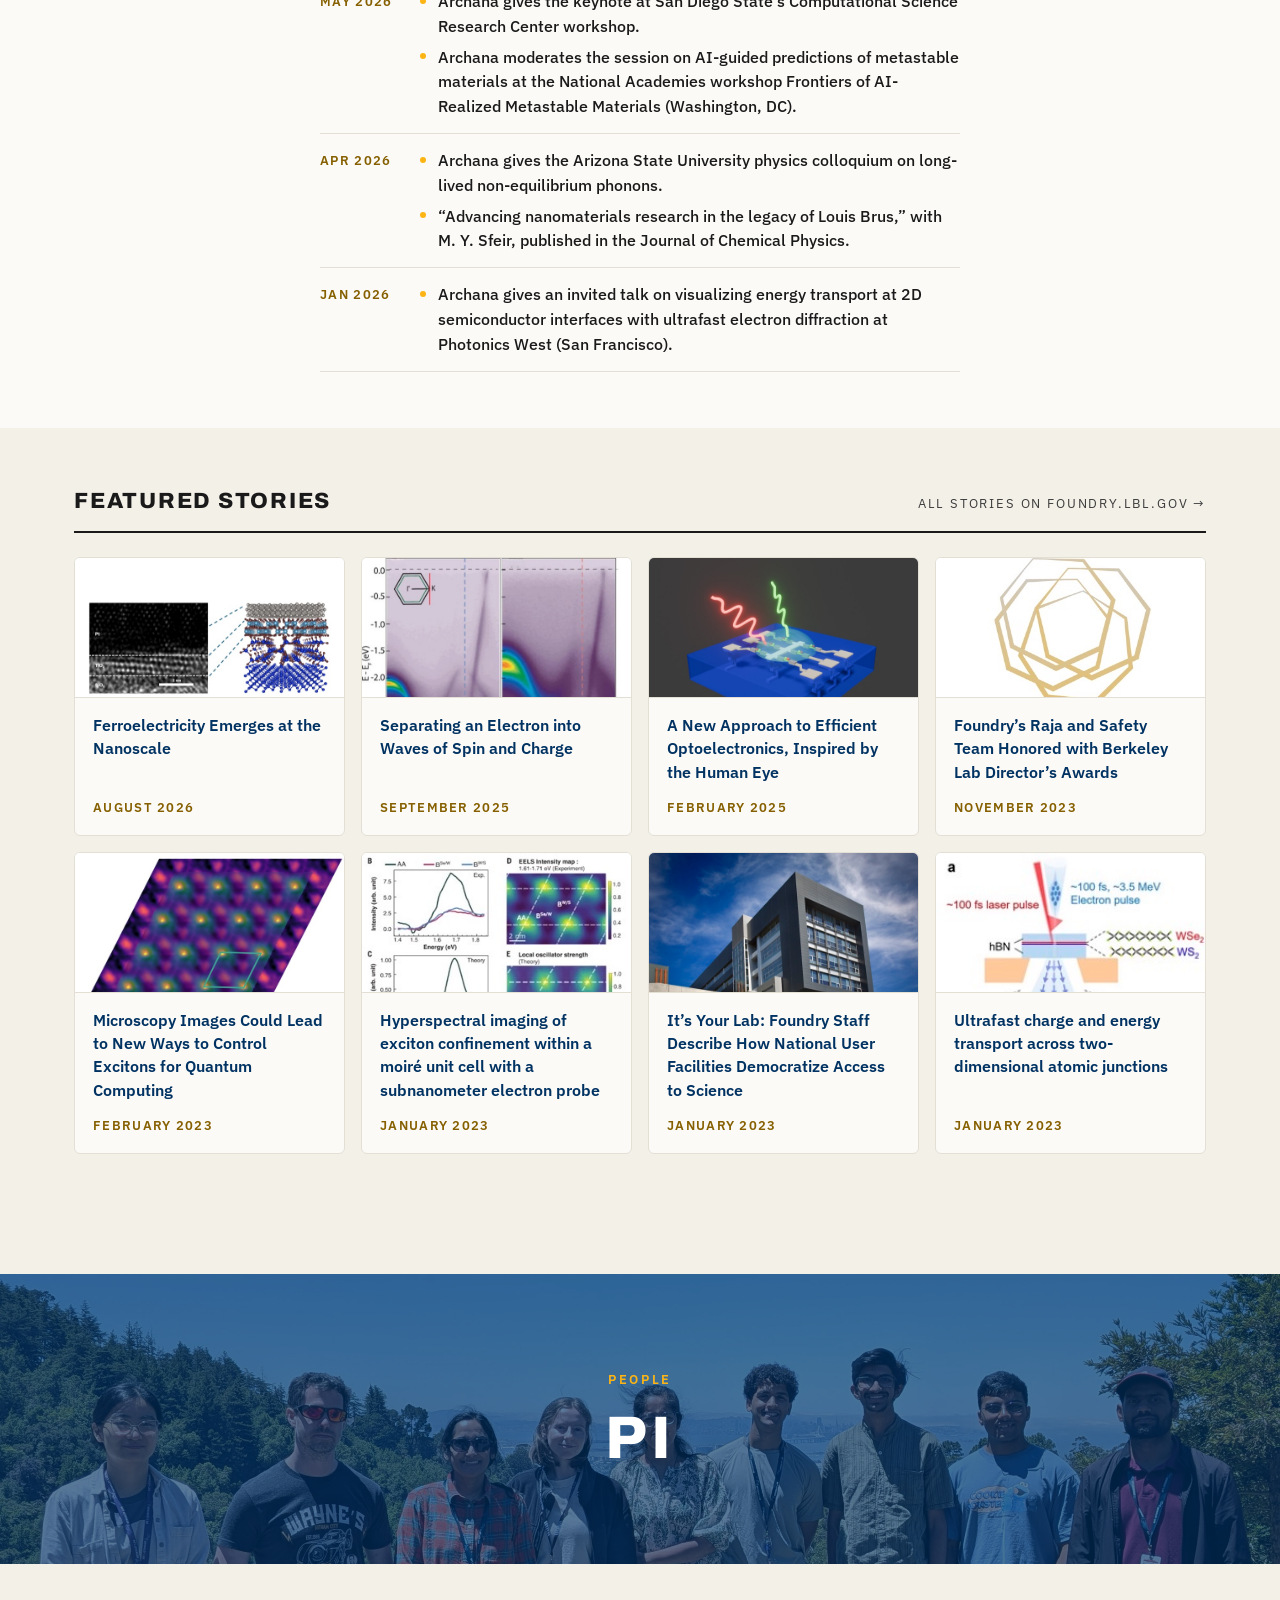
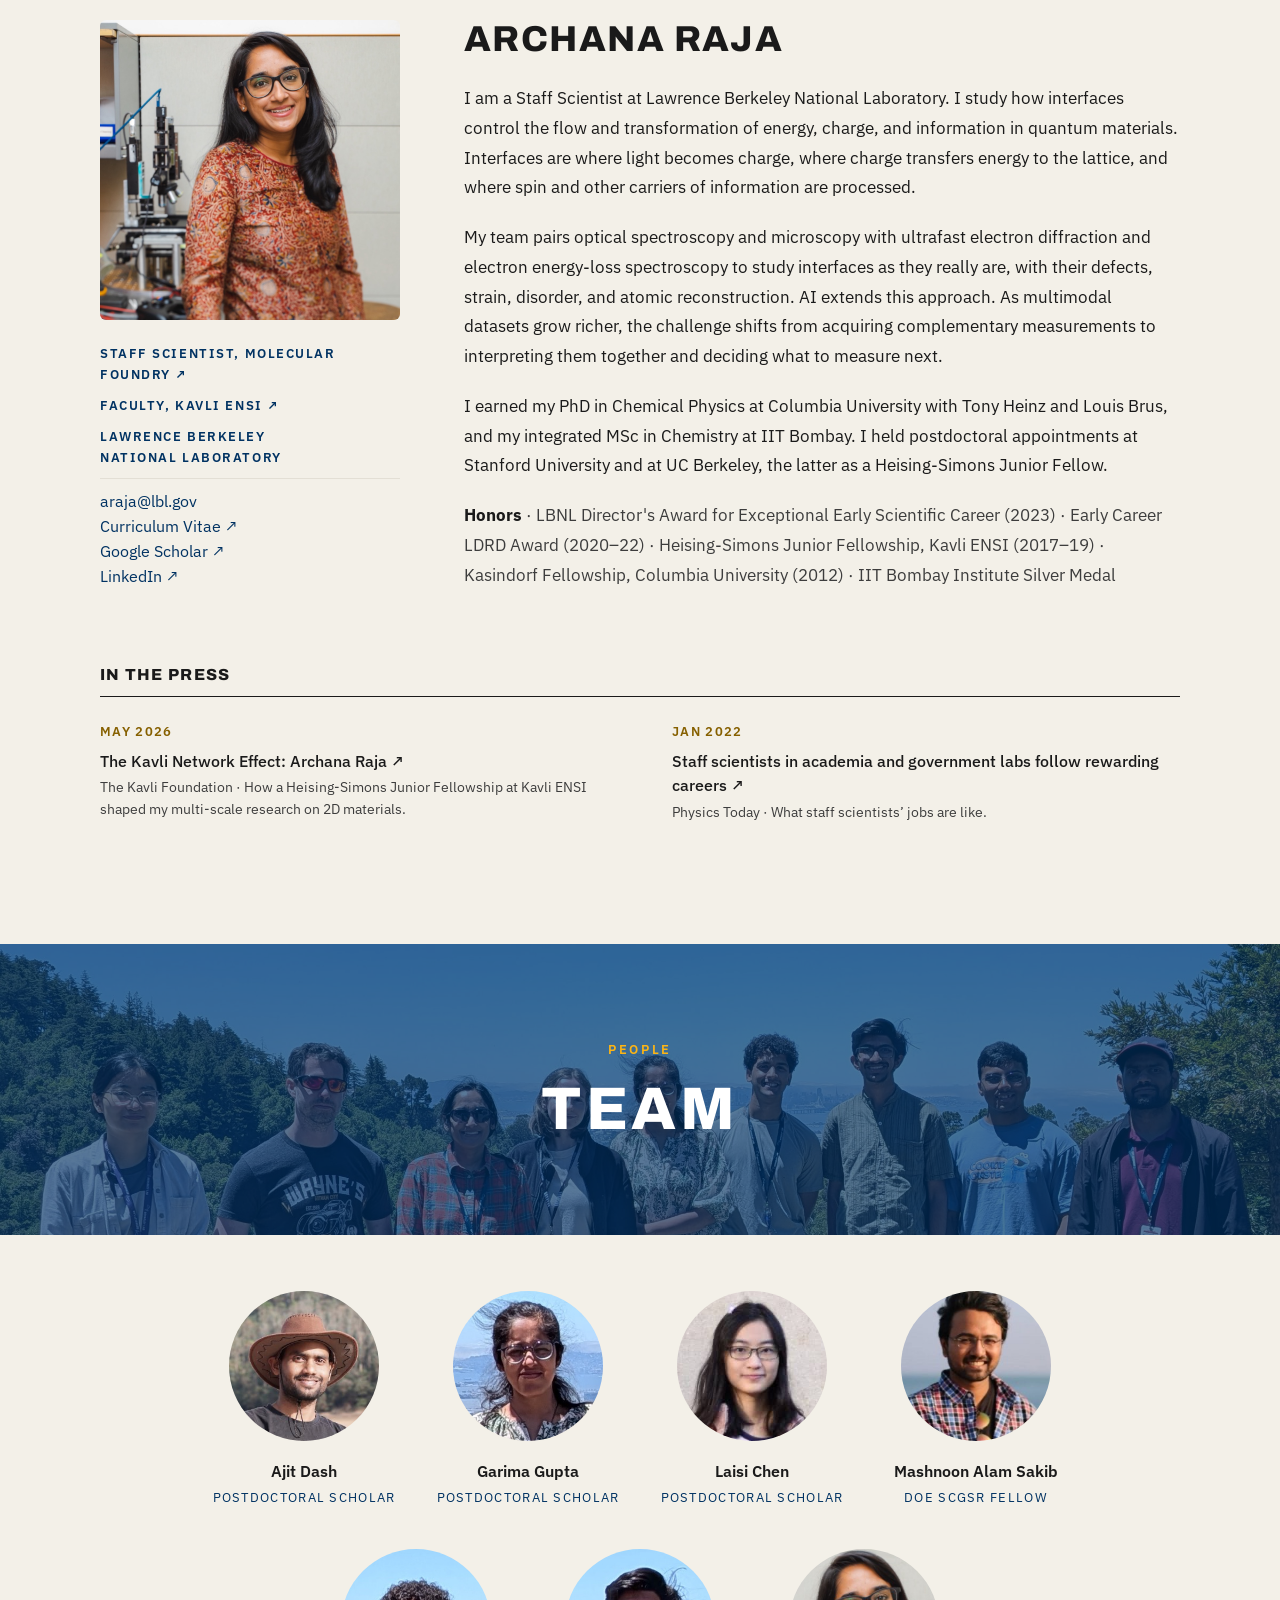
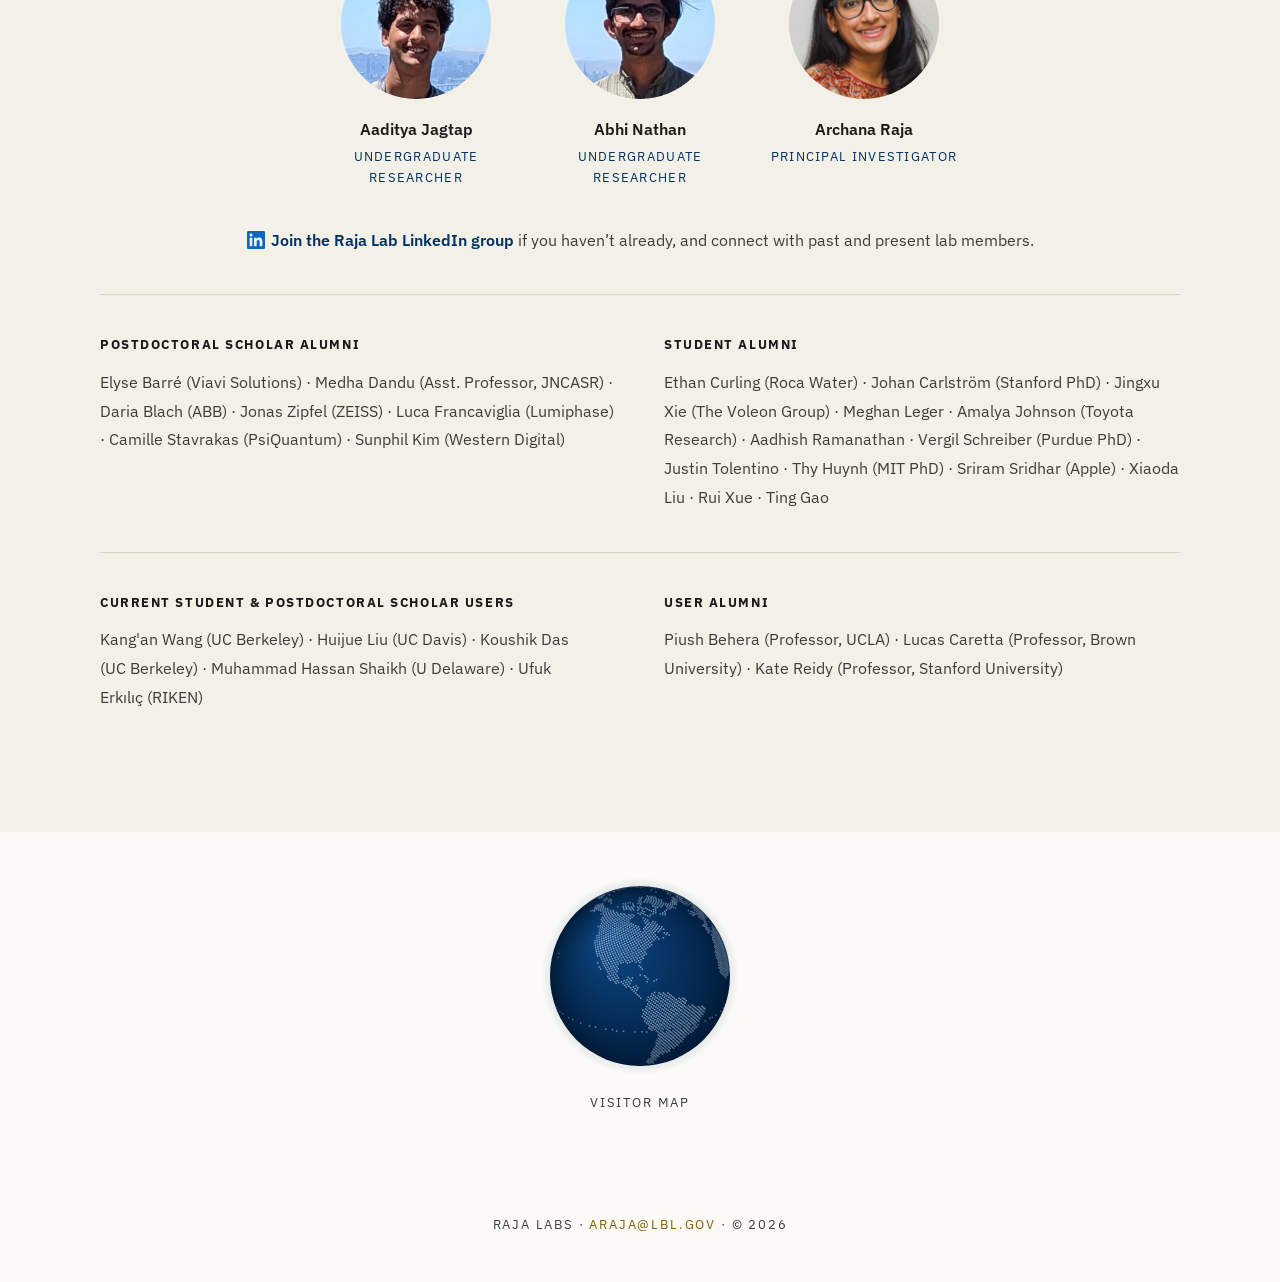
==== commit 1ccbe714: "Home: reword the closing paragraph around Lawrence's team-science spirit Co-Authored-By: Claude Opus" ====
--- a/index.html
+++ b/index.html
@@ -120,7 +120,7 @@
         <p class="eyebrow">Light, electrons &amp; quantum interfaces</p>
         <p class="intro__lead">We are a research group based at the Molecular Foundry and the Kavli Energy NanoScience Institute at Lawrence Berkeley National Laboratory, on the hill just minutes up from the UC Berkeley campus. Here we are surrounded by world-class synthesis, fabrication, and characterization facilities, including the National Center for Electron Microscopy and the Advanced Light Source. Bringing these capabilities together lets us build research workflows that exist almost nowhere else and use them to tackle major open problems. Our own research drives what we build and learn, and that in turn lets us help our collaborators and Foundry users push the boundaries of their science.</p>
         <p class="intro__body">The nanoscale is inevitable now. As materials shrink, the local environment starts to template their properties. A single-atom defect or a slight twist across neighboring layers can shift energy levels and trap excitations. These same features steer how light, heat, charge, and spin carry energy and information, and how they convert from one to another. We use interfaces as our palette, painting potential landscapes into nanoscale quantum materials to create new electronic and optical functionality. We then use photons and electrons to watch what happens inside them.</p>
-        <p class="intro__body">In the spirit of Ernest O. Lawrence, who founded Berkeley Lab on the idea that the biggest questions are best tackled by teams, we go after big problems, and big problems are never solved alone. Whether you join us as a student, postdoc, Foundry user, or collaborator, we count on you to communicate openly, pitch in generously, and treat everyone with respect, in line with <a href="values.html">the core values we share with Berkeley Lab</a>.</p>
+        <p class="intro__body">Ernest O. Lawrence founded Berkeley Lab on the belief that big problems are best tackled by teams, and we work in that same spirit. Whether you join us as a student, postdoc, Foundry user, or collaborator, we count on you to communicate openly, pitch in generously, and treat everyone with respect, in keeping with <a href="values.html">the core values we share with Berkeley Lab</a>.</p>
       </div>
     </section>
 
@@ -225,9 +225,8 @@
   </main>
 
   <footer class="footer">
-    <!-- js/globe.js draws where visitors are from the visits js/visits.js records. Not a link, except in a
-         browser that has opened analytics.html (see js/globe.js). -->
-    <a class="globe" id="visitors" hidden>
+    <!-- js/globe.js draws where visitors are from the visits js/visits.js records. -->
+    <a class="globe" id="visitors" href="analytics.html" hidden>
       <canvas class="globe__canvas" id="visitors-globe" aria-hidden="true"></canvas>
       <span class="globe__stats" id="visitors-stats">Visitor map</span>
     </a>
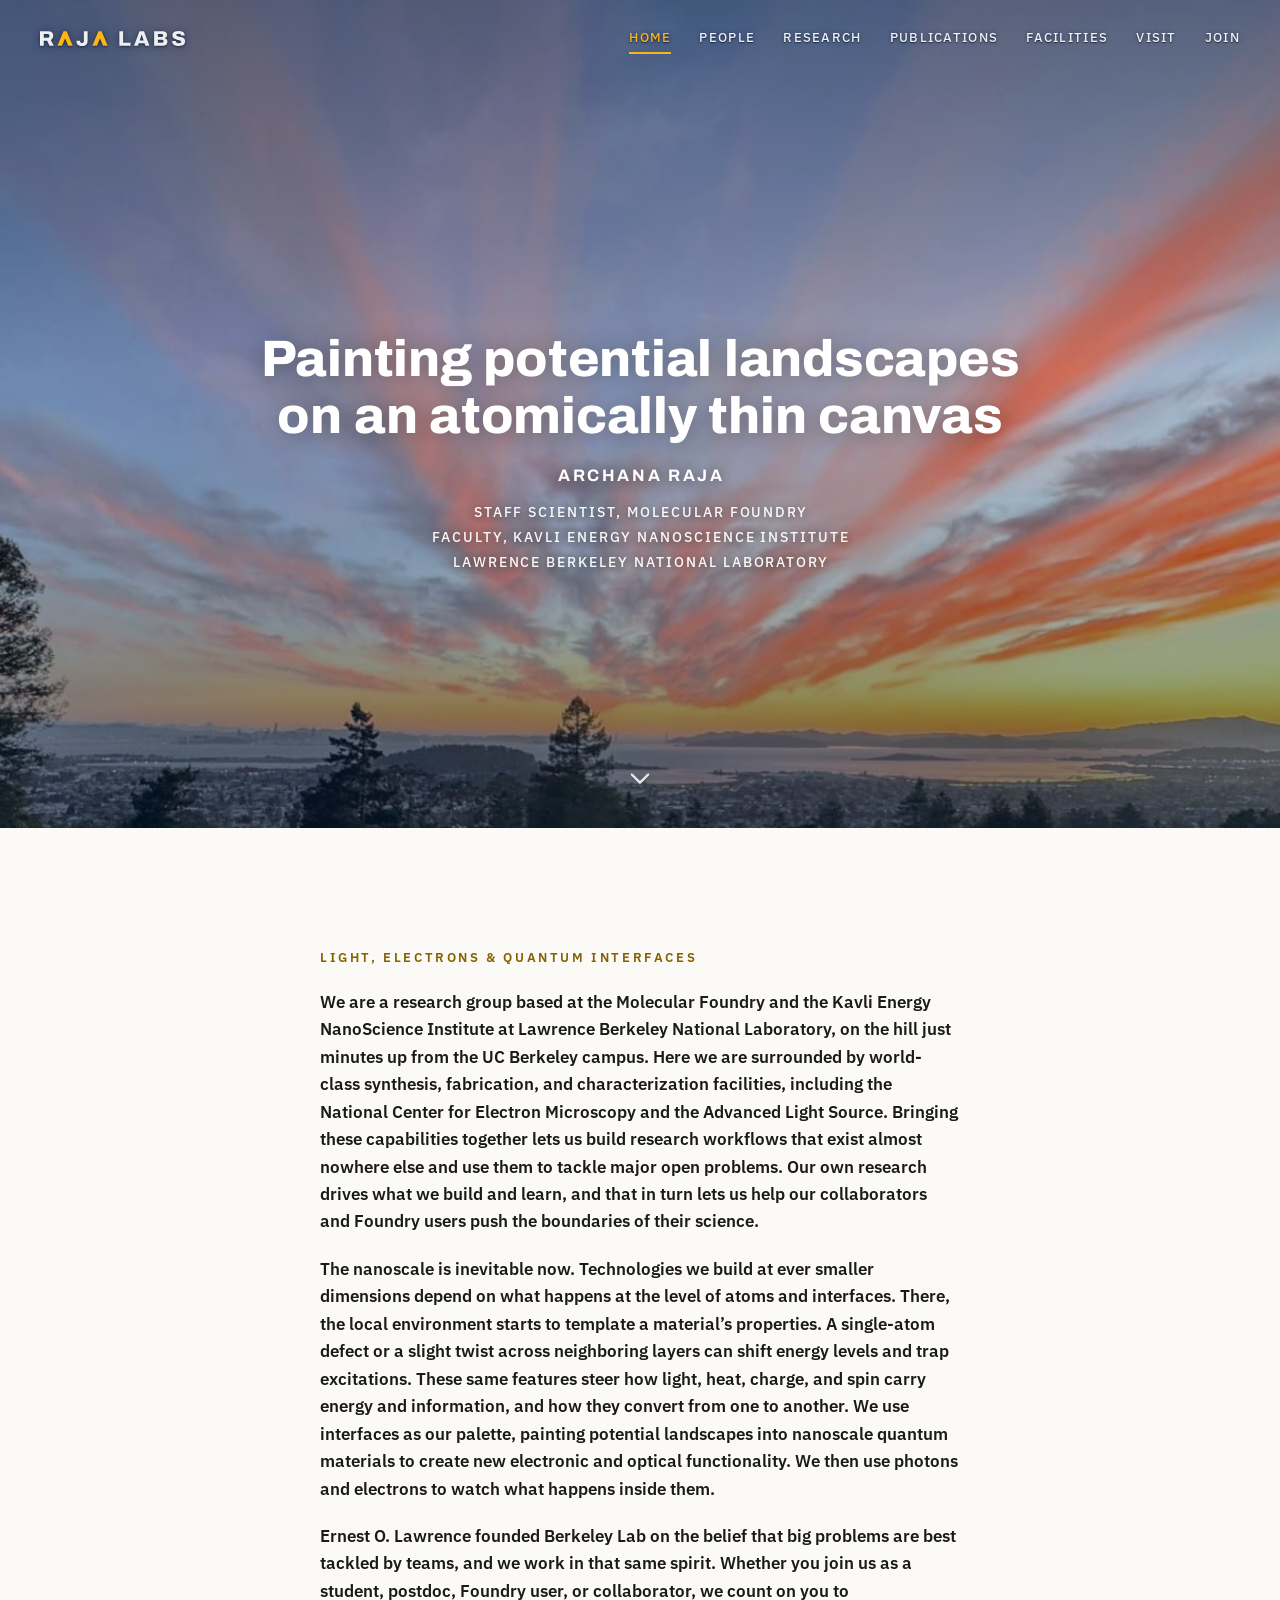
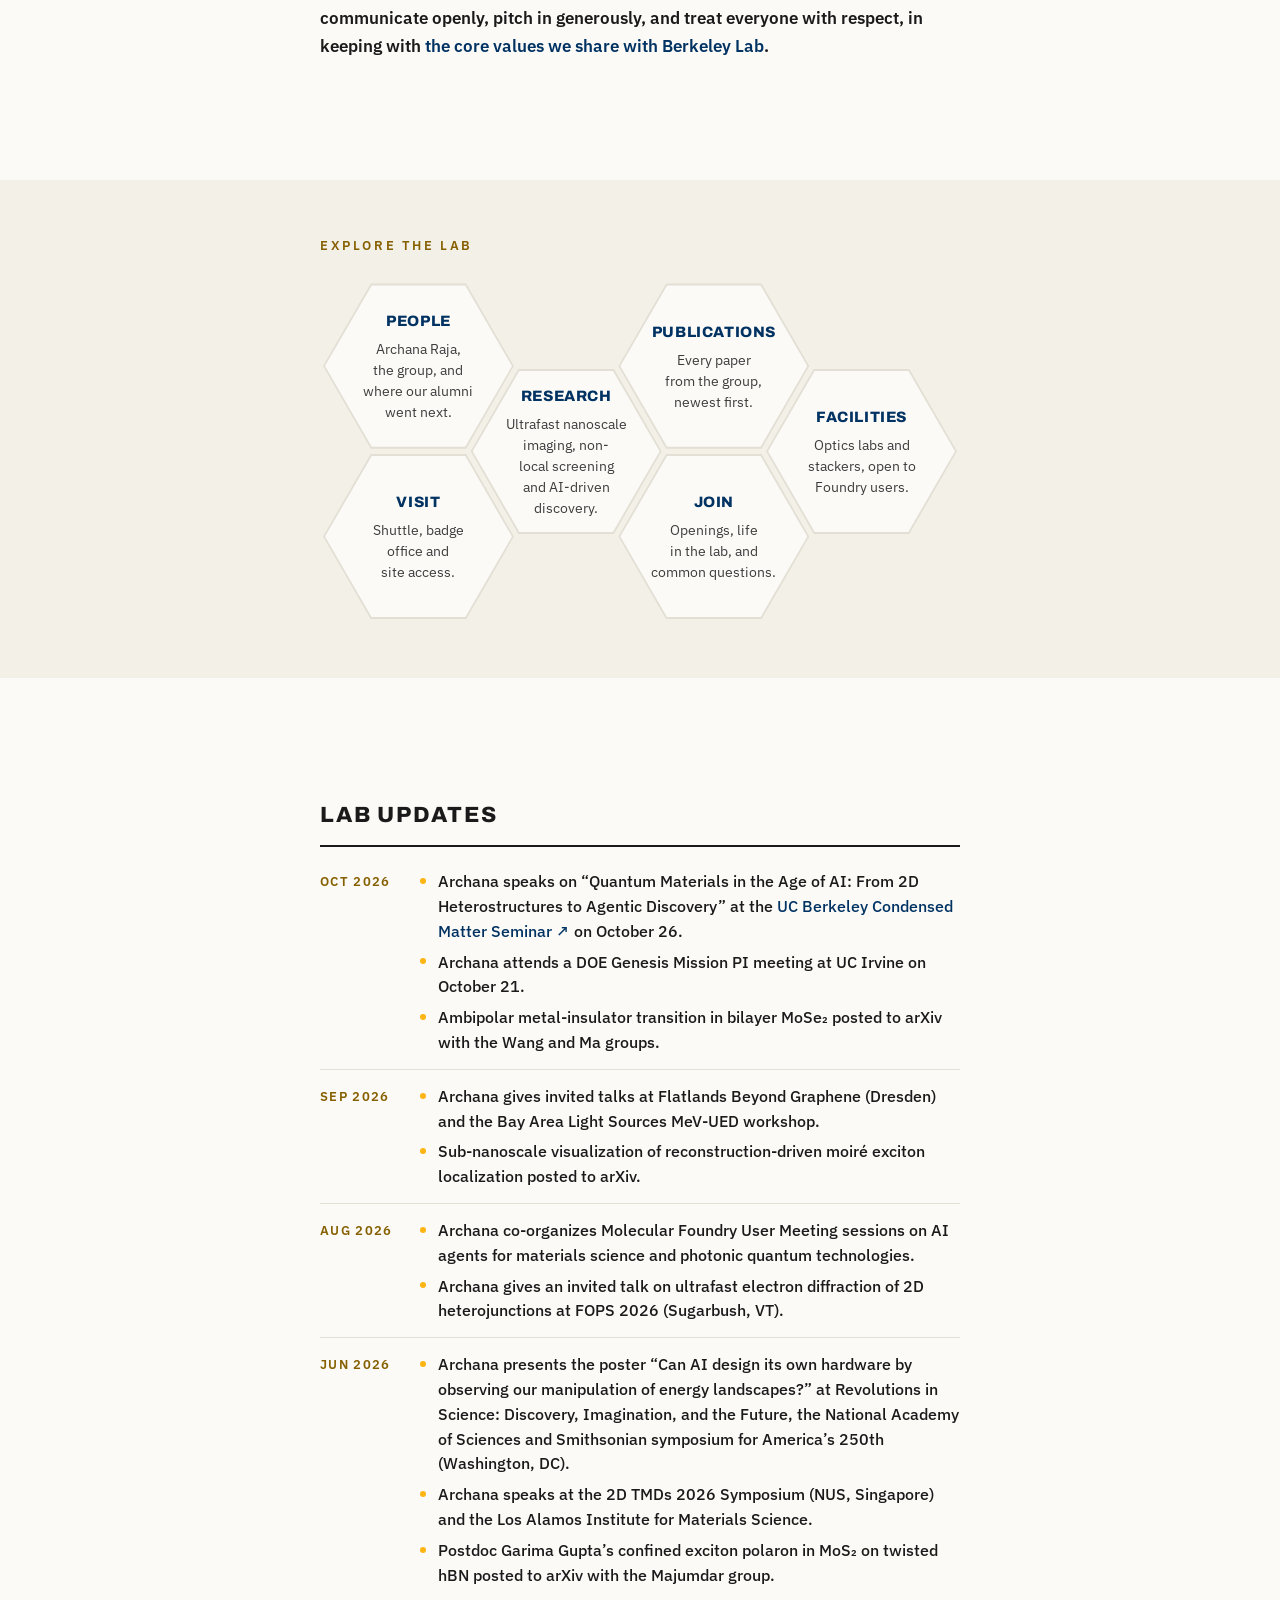
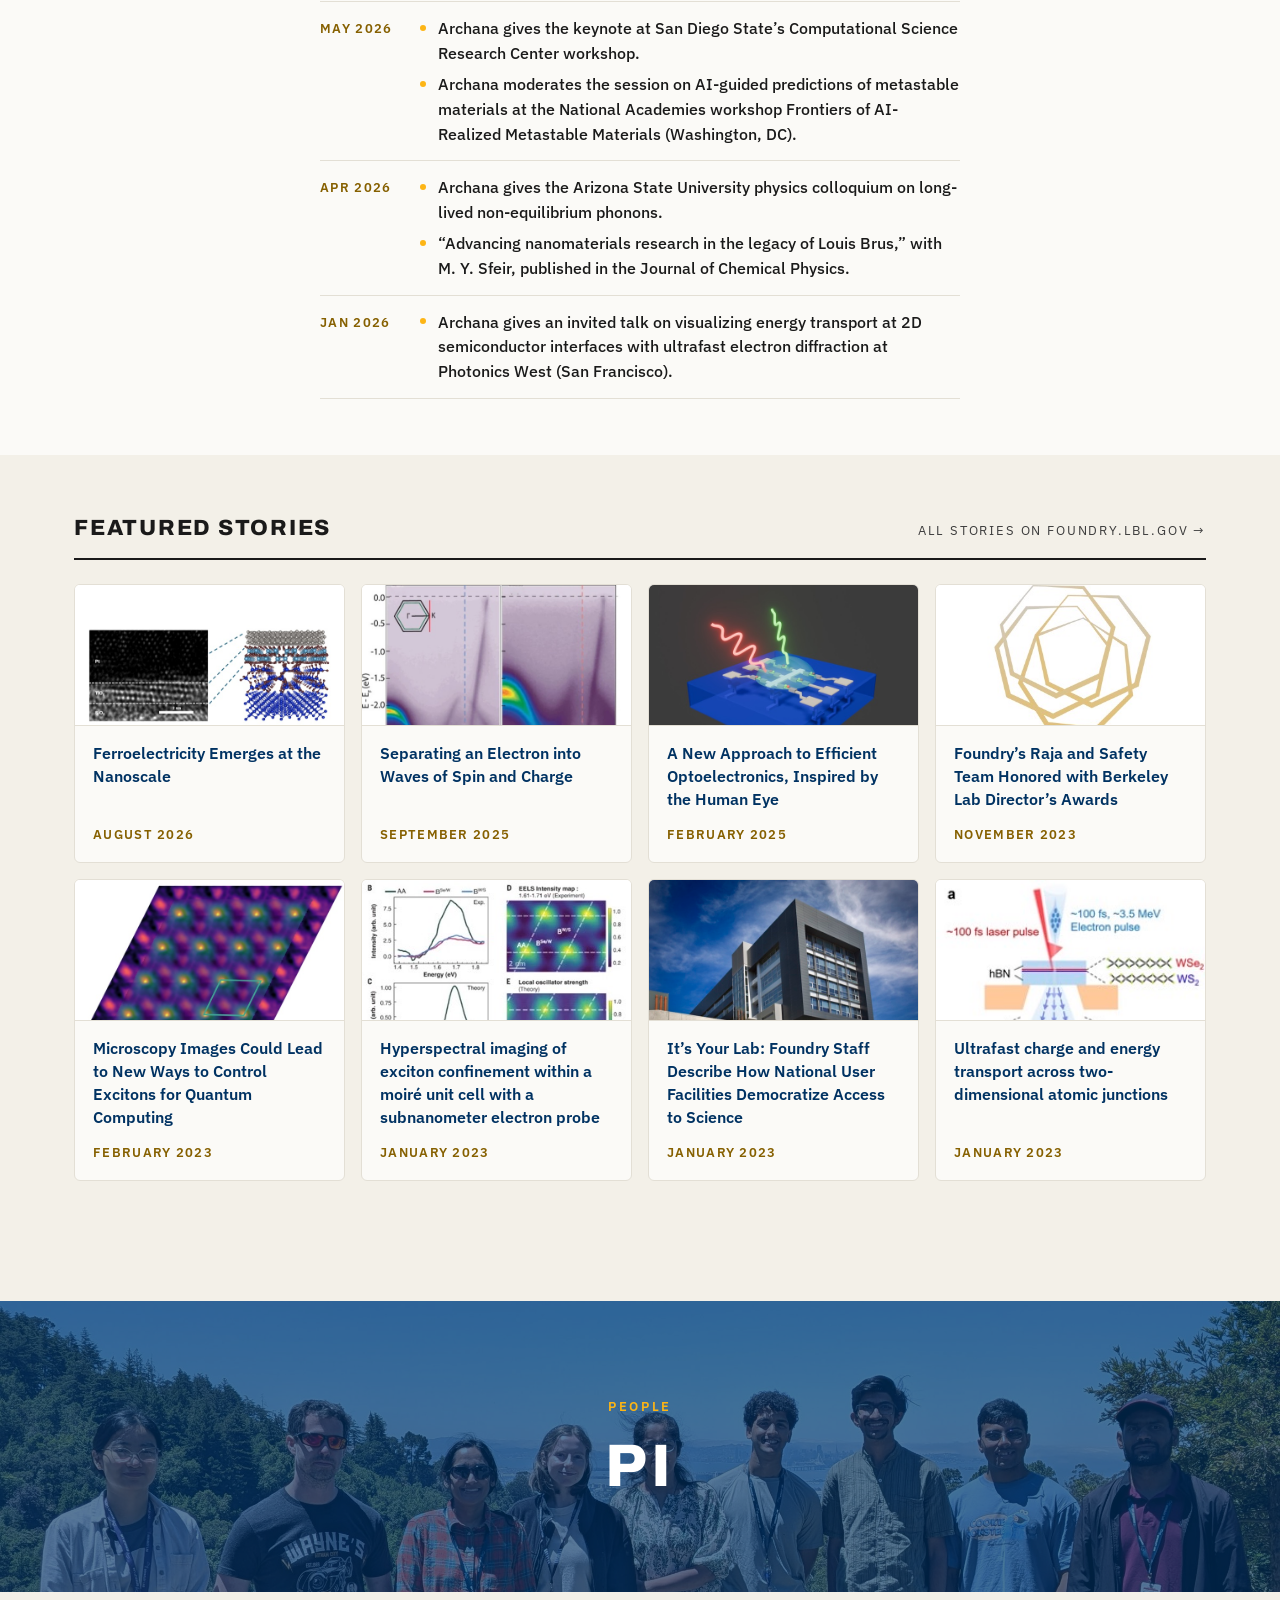
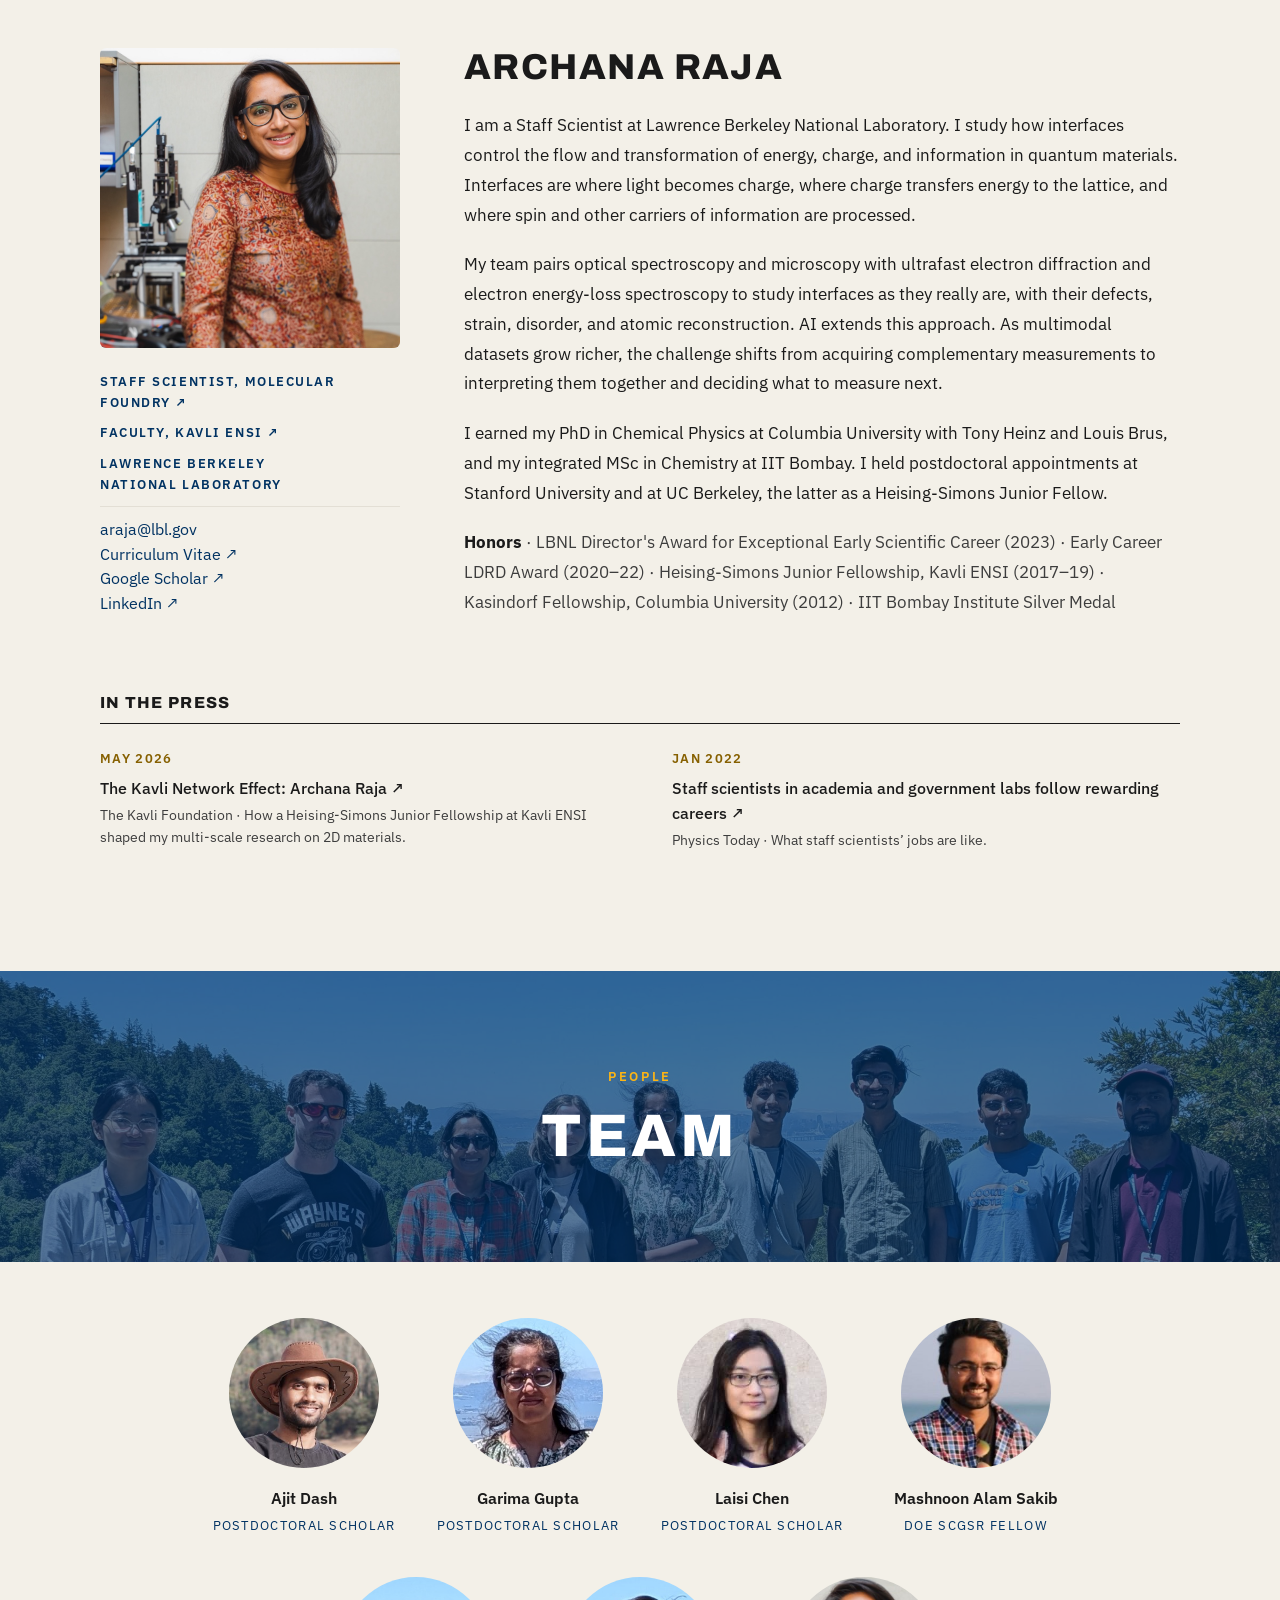
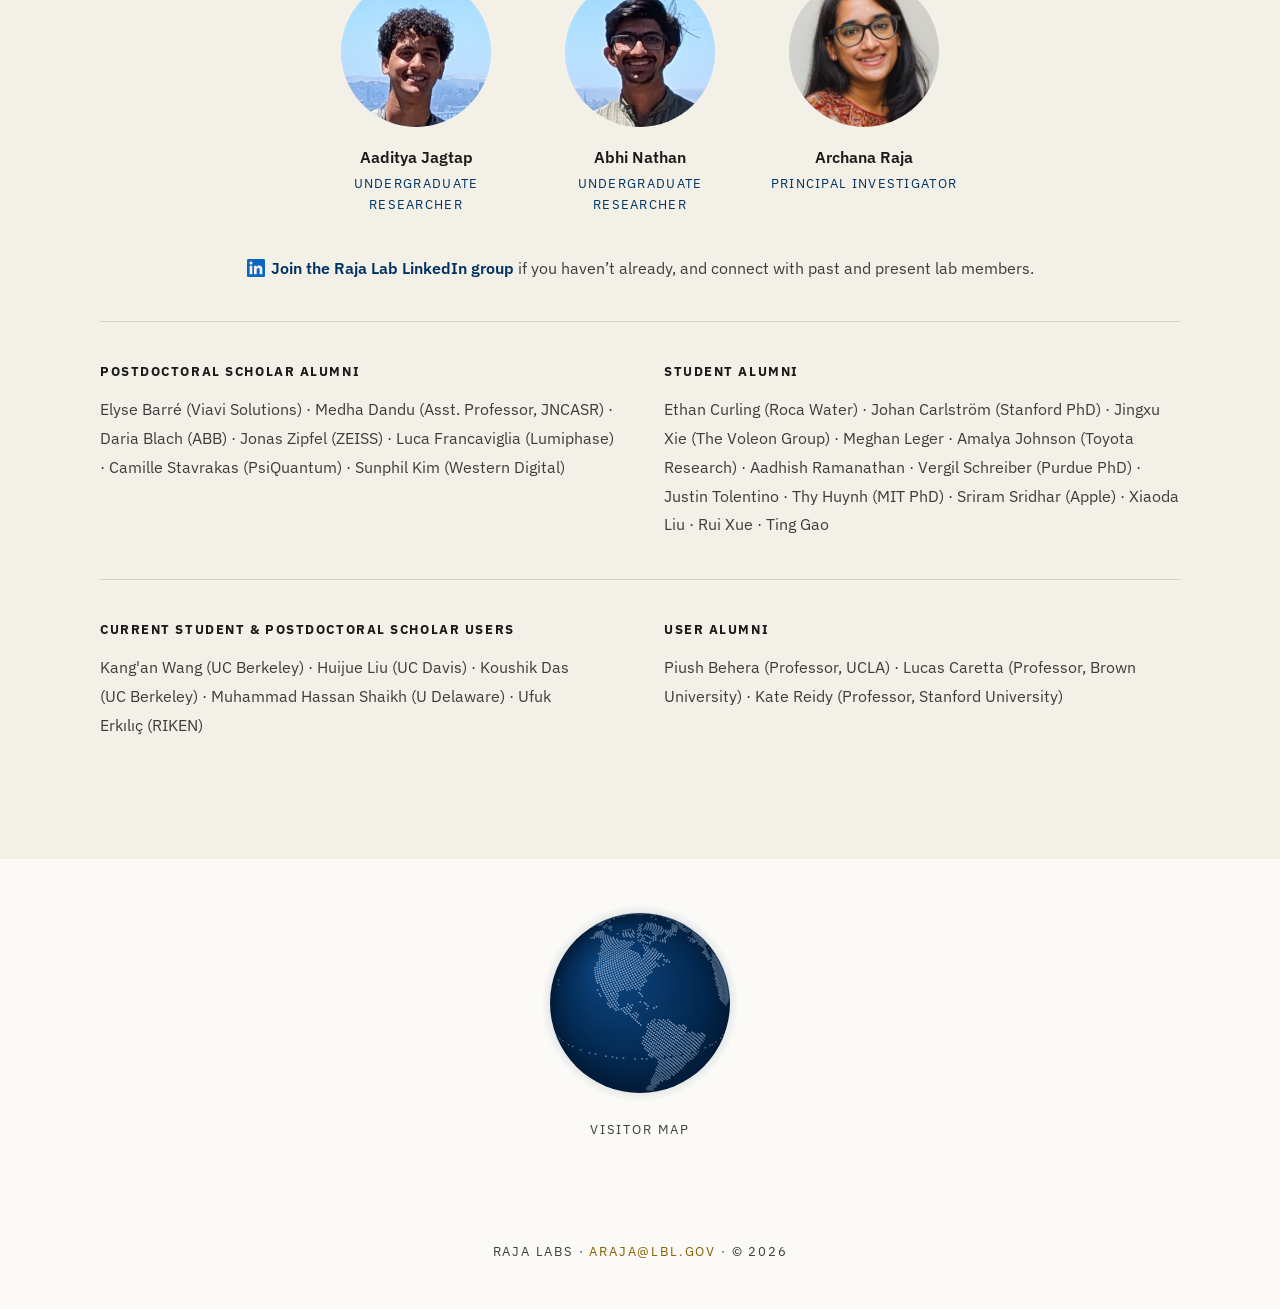
==== commit e883ade4: "Home: reword the opening of the intro paragraph Keep "The nanoscale is inevitable now." and follow i" ====
--- a/index.html
+++ b/index.html
@@ -81,6 +81,7 @@
   </script>
 </head>
 <body>
+  <a class="skip-link" href="#main">Skip to content</a>
 
   <!-- NAV -->
   <nav class="nav" id="nav">
@@ -99,7 +100,7 @@
     </div>
   </nav>
 
-  <main>
+  <main id="main">
     <!-- HERO -->
     <section class="hero">
       <img class="hero__img" src="assets/hero.jpg" alt="Sunset over the Berkeley hills and San Francisco Bay">
@@ -119,7 +120,7 @@
       <div class="intro__inner">
         <p class="eyebrow">Light, electrons &amp; quantum interfaces</p>
         <p class="intro__lead">We are a research group based at the Molecular Foundry and the Kavli Energy NanoScience Institute at Lawrence Berkeley National Laboratory, on the hill just minutes up from the UC Berkeley campus. Here we are surrounded by world-class synthesis, fabrication, and characterization facilities, including the National Center for Electron Microscopy and the Advanced Light Source. Bringing these capabilities together lets us build research workflows that exist almost nowhere else and use them to tackle major open problems. Our own research drives what we build and learn, and that in turn lets us help our collaborators and Foundry users push the boundaries of their science.</p>
-        <p class="intro__body">The nanoscale is inevitable now. As materials shrink, the local environment starts to template their properties. A single-atom defect or a slight twist across neighboring layers can shift energy levels and trap excitations. These same features steer how light, heat, charge, and spin carry energy and information, and how they convert from one to another. We use interfaces as our palette, painting potential landscapes into nanoscale quantum materials to create new electronic and optical functionality. We then use photons and electrons to watch what happens inside them.</p>
+        <p class="intro__body">The nanoscale is inevitable now. Technologies we build at ever smaller dimensions depend on what happens at the level of atoms and interfaces. There, the local environment starts to template a material’s properties. A single-atom defect or a slight twist across neighboring layers can shift energy levels and trap excitations. These same features steer how light, heat, charge, and spin carry energy and information, and how they convert from one to another. We use interfaces as our palette, painting potential landscapes into nanoscale quantum materials to create new electronic and optical functionality. We then use photons and electrons to watch what happens inside them.</p>
         <p class="intro__body">Ernest O. Lawrence founded Berkeley Lab on the belief that big problems are best tackled by teams, and we work in that same spirit. Whether you join us as a student, postdoc, Foundry user, or collaborator, we count on you to communicate openly, pitch in generously, and treat everyone with respect, in keeping with <a href="values.html">the core values we share with Berkeley Lab</a>.</p>
       </div>
     </section>
@@ -149,7 +150,7 @@
           <div class="news-item">
             <span class="date">Oct 2026</span>
             <ul class="news-item__list">
-              <li>Archana speaks on “Quantum Materials in the Age of AI: From 2D Heterostructures to Agentic Discovery” at the <a href="https://events.berkeley.edu/physics/event/335640-condensed-matter-seminar-with-archana-raja-quantum-ma" target="_blank" rel="noopener">UC Berkeley Condensed Matter Seminar ↗</a> on October 26.</li>
+              <li>Archana speaks on “Quantum Materials in the Age of AI: From 2D Heterostructures to Agentic Discovery” at the <a href="https://events.berkeley.edu/physics/event/335640-condensed-matter-seminar-with-archana-raja-quantum-ma" target="_blank" rel="noopener">UC Berkeley Condensed Matter Seminar ↗<span class="sr-only"> (opens in a new tab)</span></a> on October 26.</li>
               <li>Archana attends a DOE Genesis Mission PI meeting at UC Irvine on October 21.</li>
               <li>Ambipolar metal-insulator transition in bilayer MoSe₂ posted to arXiv with the Wang and Ma groups.</li>
             </ul>
@@ -225,8 +226,9 @@
   </main>
 
   <footer class="footer">
-    <!-- js/globe.js draws where visitors are from the visits js/visits.js records. -->
-    <a class="globe" id="visitors" href="analytics.html" hidden>
+    <!-- js/globe.js draws where visitors are from the visits js/visits.js records. Not a link, except in a
+         browser that has opened analytics.html (see js/globe.js). -->
+    <a class="globe" id="visitors" hidden>
       <canvas class="globe__canvas" id="visitors-globe" aria-hidden="true"></canvas>
       <span class="globe__stats" id="visitors-stats">Visitor map</span>
     </a>
--- a/css/styles.css
+++ b/css/styles.css
@@ -130,6 +130,20 @@
   color: var(--muted);
 }
 
+/* Keyboard users: the first Tab stop jumps past the nav to the page content. Hidden until focused. */
+.skip-link {
+  position: fixed;
+  top: 12px; left: 12px;
+  z-index: 100;
+  padding: 10px 16px;
+  background: var(--gold);
+  color: #000;
+  font-weight: 600;
+  border-radius: 4px;
+  transform: translateY(-200%);
+}
+.skip-link:focus { transform: none; }
+
 /* ---------- Nav ---------- */
 
 .nav {
@@ -368,6 +382,10 @@
 .subnav__link:hover { color: #fff; }
 .subnav__link.is-active { color: var(--gold); }
 .subnav__link.is-active::after { width: 100%; }
+/* When the tabs don't fit (phones), fade the edge that has more tabs past it (classes set in js/main.js). */
+.subnav--more-right { -webkit-mask-image: linear-gradient(to right, #000 calc(100% - 56px), transparent); mask-image: linear-gradient(to right, #000 calc(100% - 56px), transparent); }
+.subnav--more-left { -webkit-mask-image: linear-gradient(to left, #000 calc(100% - 56px), transparent); mask-image: linear-gradient(to left, #000 calc(100% - 56px), transparent); }
+.subnav--more-left.subnav--more-right { -webkit-mask-image: linear-gradient(to right, transparent, #000 56px, #000 calc(100% - 56px), transparent); mask-image: linear-gradient(to right, transparent, #000 56px, #000 calc(100% - 56px), transparent); }
 /* Grouped pages (People: PI / Team; Join: Getting Started / Lab Life / Values / FAQ): larger tabs, with the title centered
    in the space between the nav and the tabs. */
 .page-head--tabs { display: flex; flex-direction: column; padding: var(--nav-h-solid) 0 0; }
@@ -651,7 +669,7 @@
 /* LEAP spans the row with its three outputs side by side, so the shorter cards below don't stretch to its height. */
 .program--wide { grid-column: 1 / -1; }
 .program--wide .program__body { max-width: 720px; }
-.program--wide .program__list { display: grid; grid-template-columns: repeat(auto-fit, minmax(240px, 1fr)); gap: 8px 40px; }
+.program--wide .program__list { display: grid; grid-template-columns: repeat(auto-fit, minmax(min(100%, 360px), 1fr)); gap: 8px 40px; }
 .program--wide .program__list li + li { margin-top: 0; }
 .program__partners { margin: 14px 0 0; font-size: var(--text-sm); line-height: 1.65; color: var(--muted); }
 
@@ -1104,6 +1122,14 @@
   font-weight: 700;
   line-height: 1.6;
 }
+
+/* Poster subsection: thumbnail linking to the PDF beside its description. */
+.instrument__poster { display: grid; grid-template-columns: minmax(0, 1fr); gap: 24px; }
+.instrument__poster-thumb { display: block; width: 340px; max-width: 100%; justify-self: start; border: 1px solid var(--rule); border-radius: 4px; overflow: hidden; transition: box-shadow .2s; }
+.instrument__poster-thumb:hover { box-shadow: 0 6px 20px rgba(0, 0, 0, .12); }
+.instrument__poster-thumb img { display: block; width: 100%; height: auto; }
+.instrument__poster-authors { margin: -8px 0 16px; font-size: var(--text-sm); color: var(--muted); }
+.instrument__poster-link { font-size: var(--text-sm); font-weight: 600; color: var(--blue); text-decoration: underline; text-underline-offset: 3px; text-decoration-color: var(--rule); }
 
 .labs { margin-top: 72px; }
 .labs__head { margin-bottom: 28px; }
@@ -1694,6 +1720,8 @@
 }
 
 @media (max-width: 600px) {
+  .instrument__poster { gap: 20px; }
+  .instrument__poster-thumb { justify-self: center; }
   :root { --section-y: 88px; --section-y-tight: 48px; }
   .allpubs { padding-top: 72px; }
   .page-head { --head-h: 340px; }
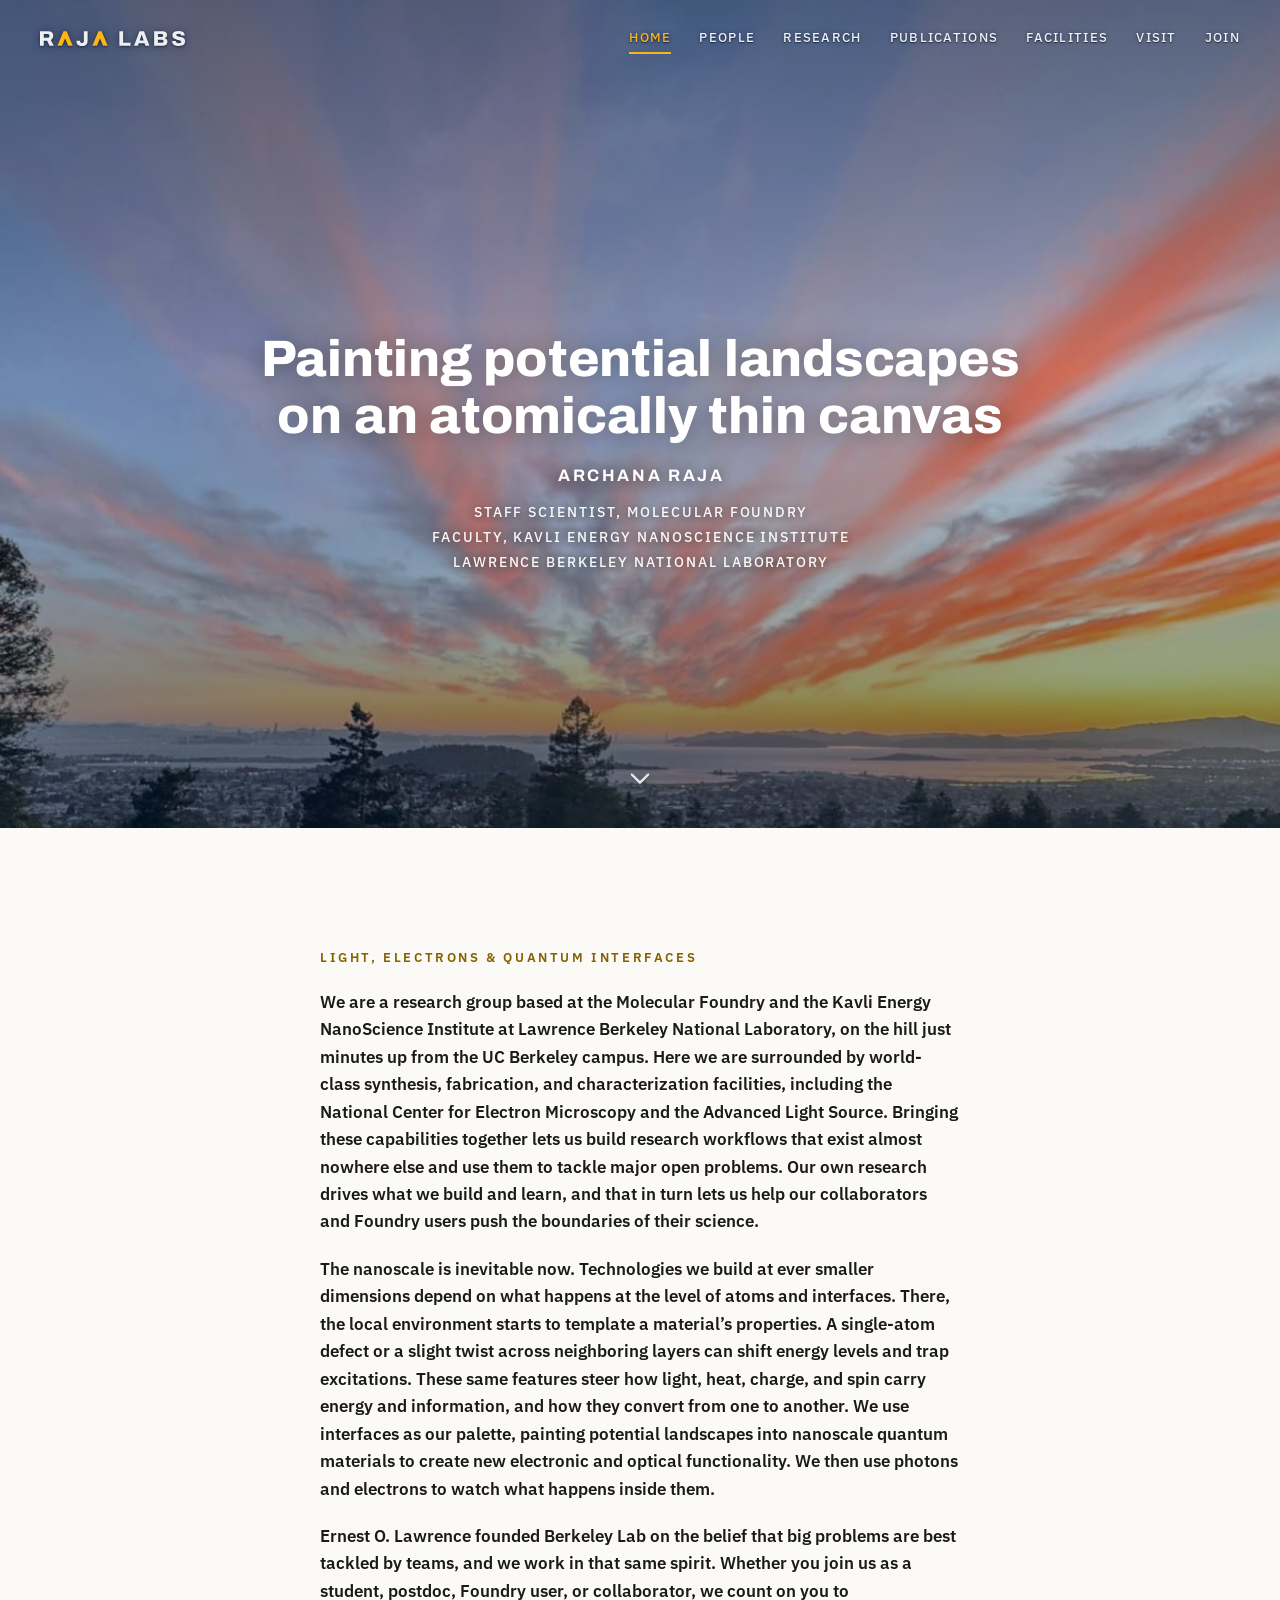
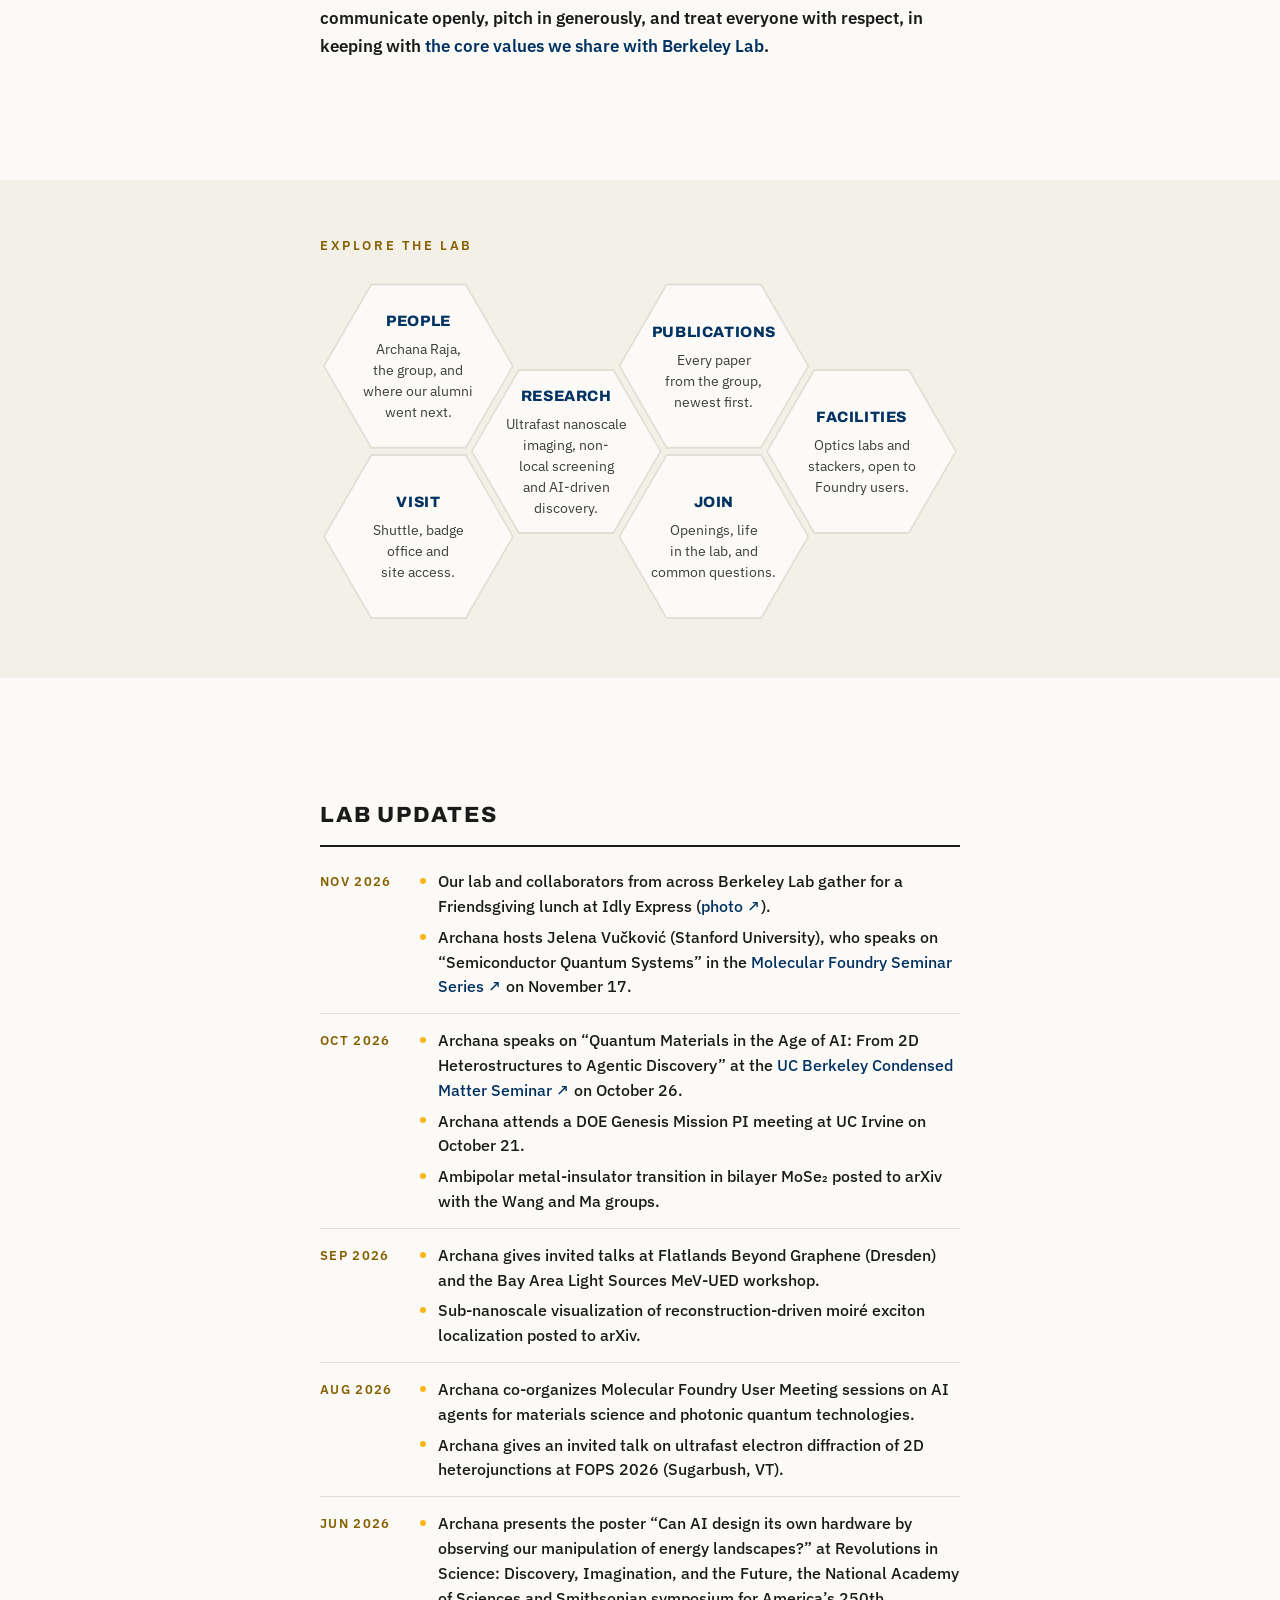
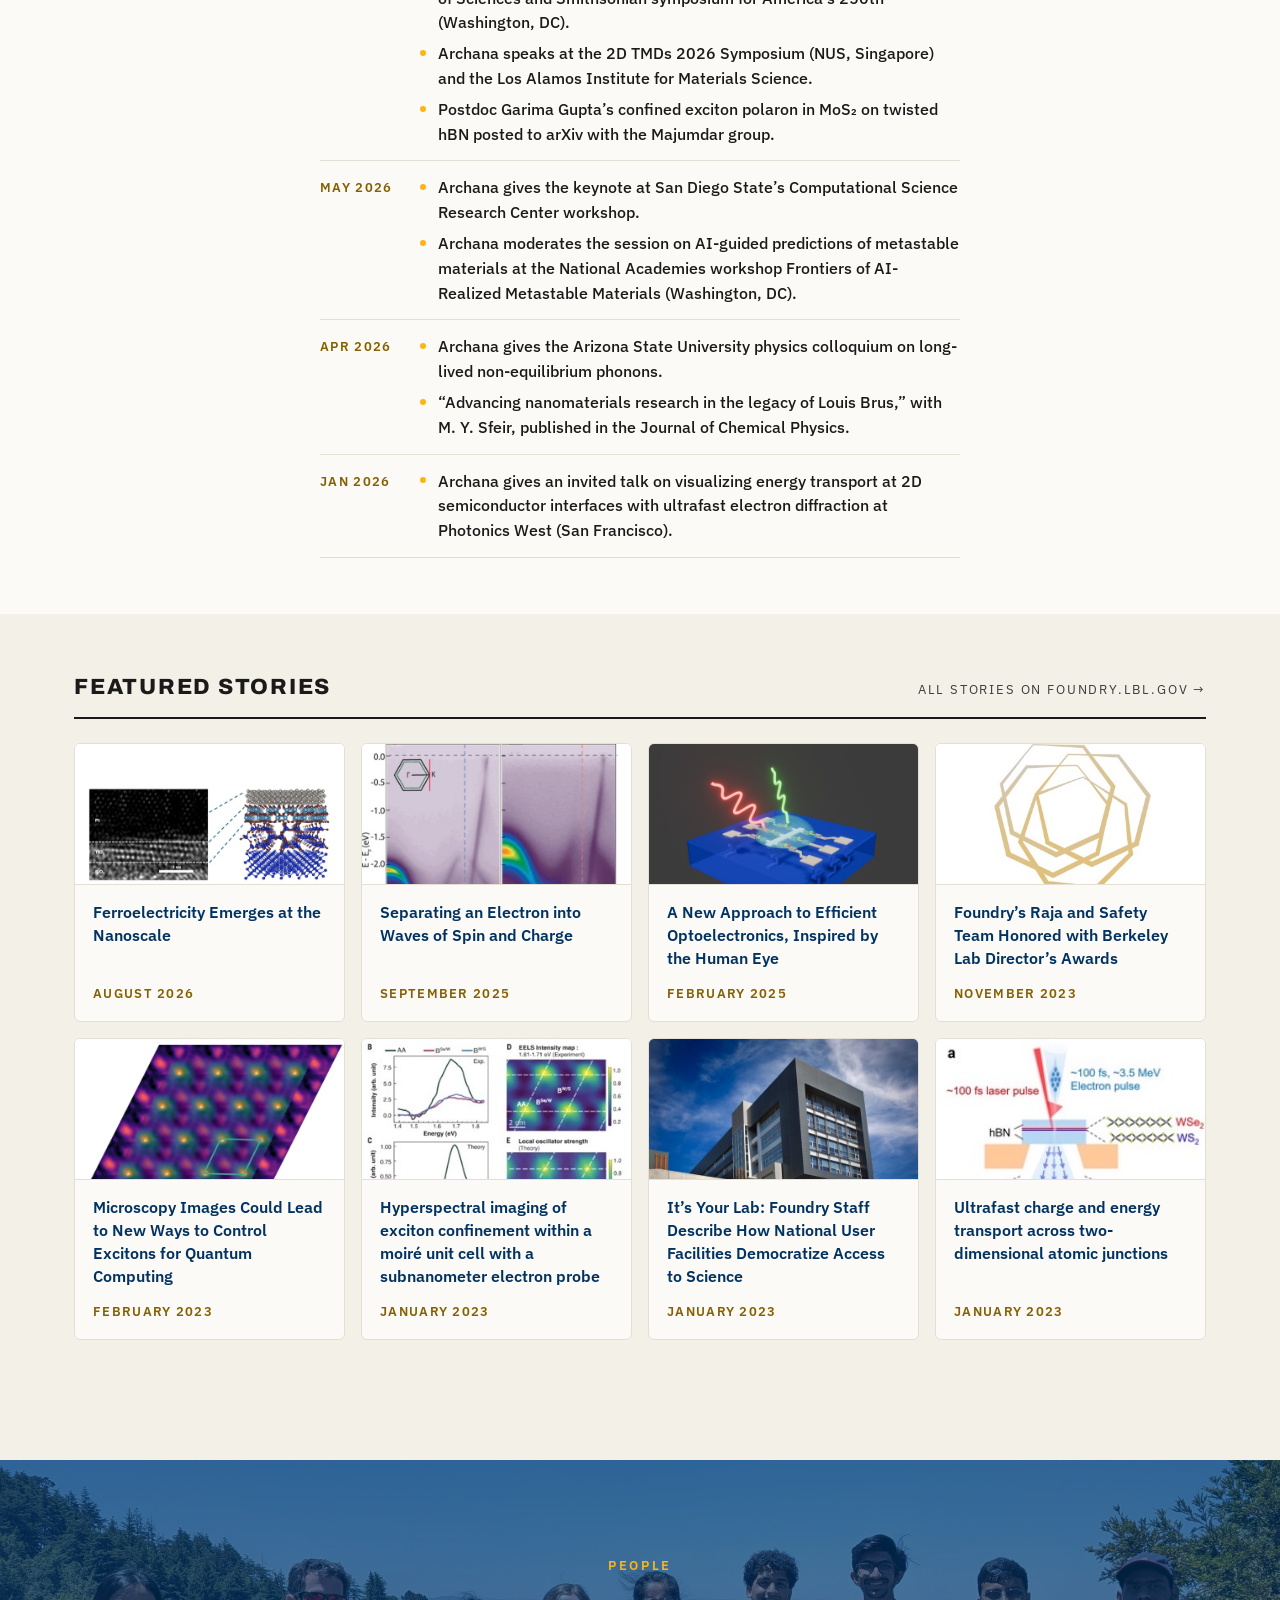
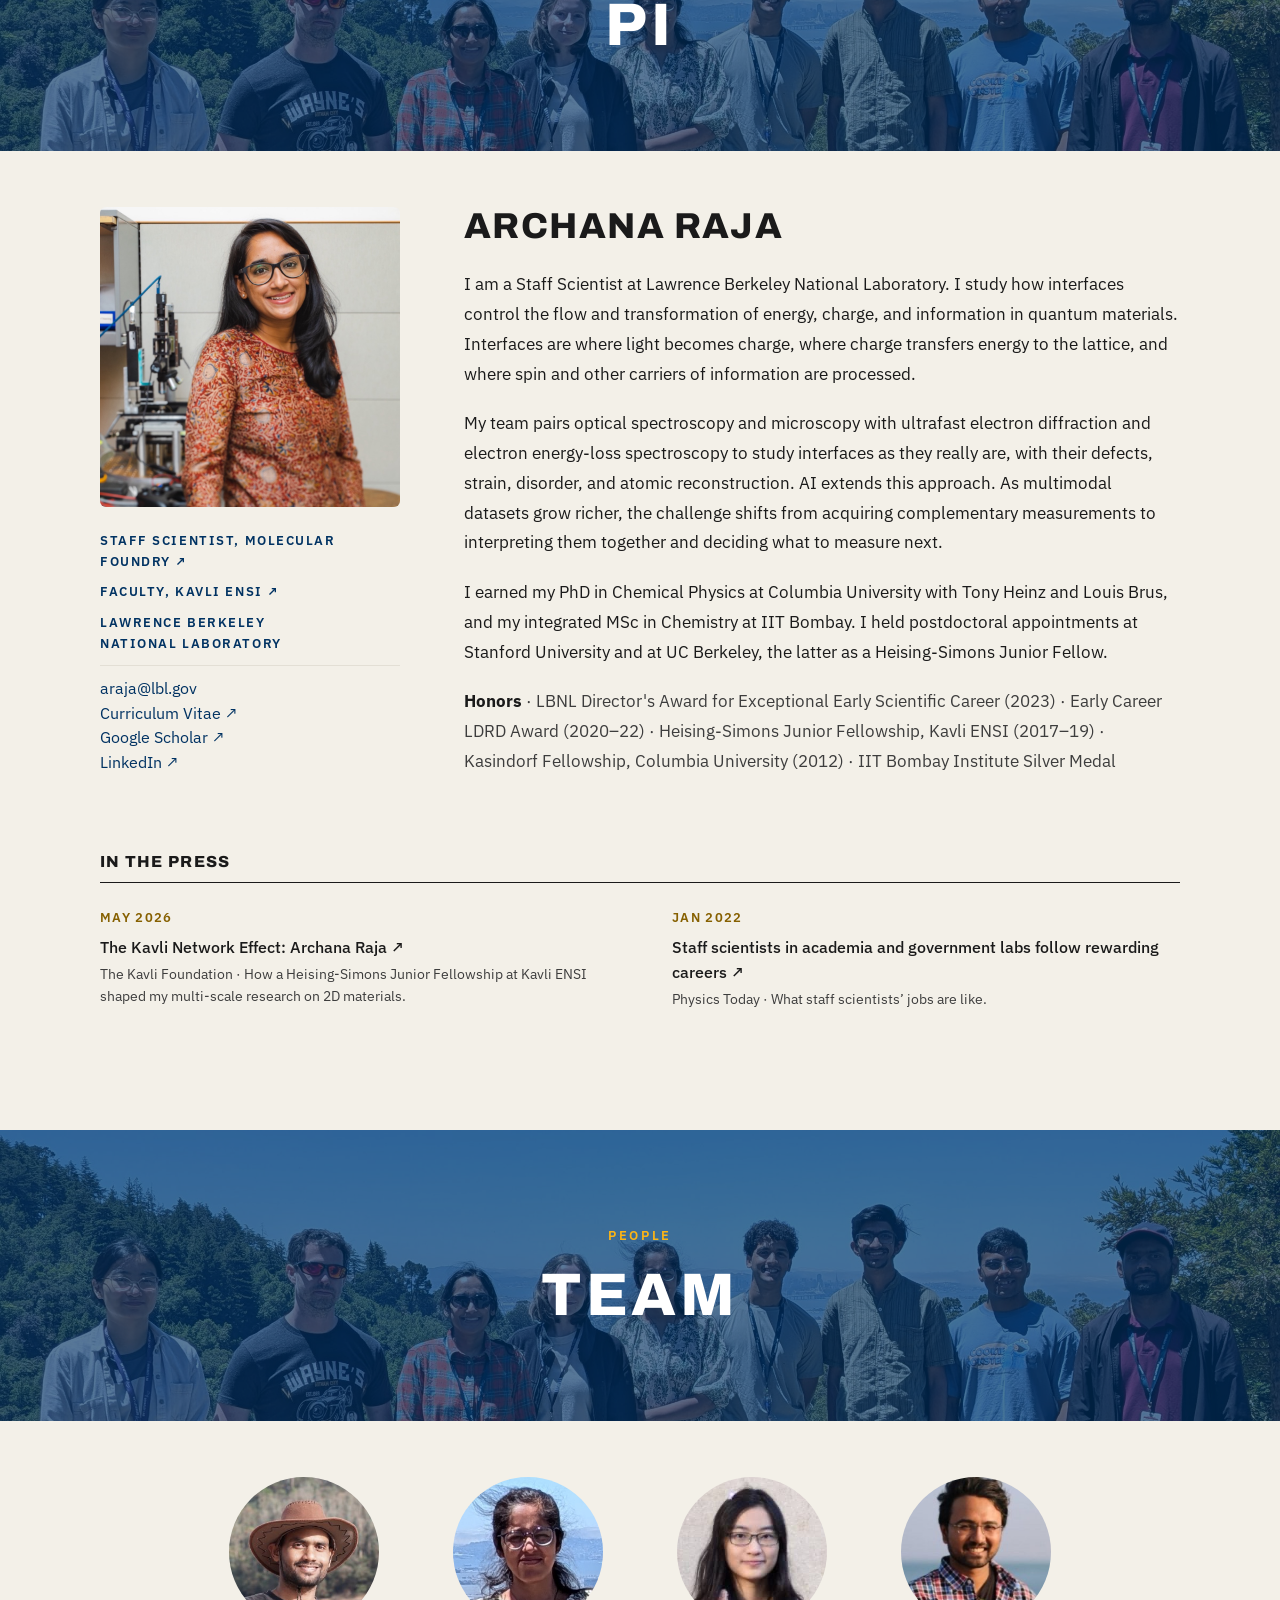
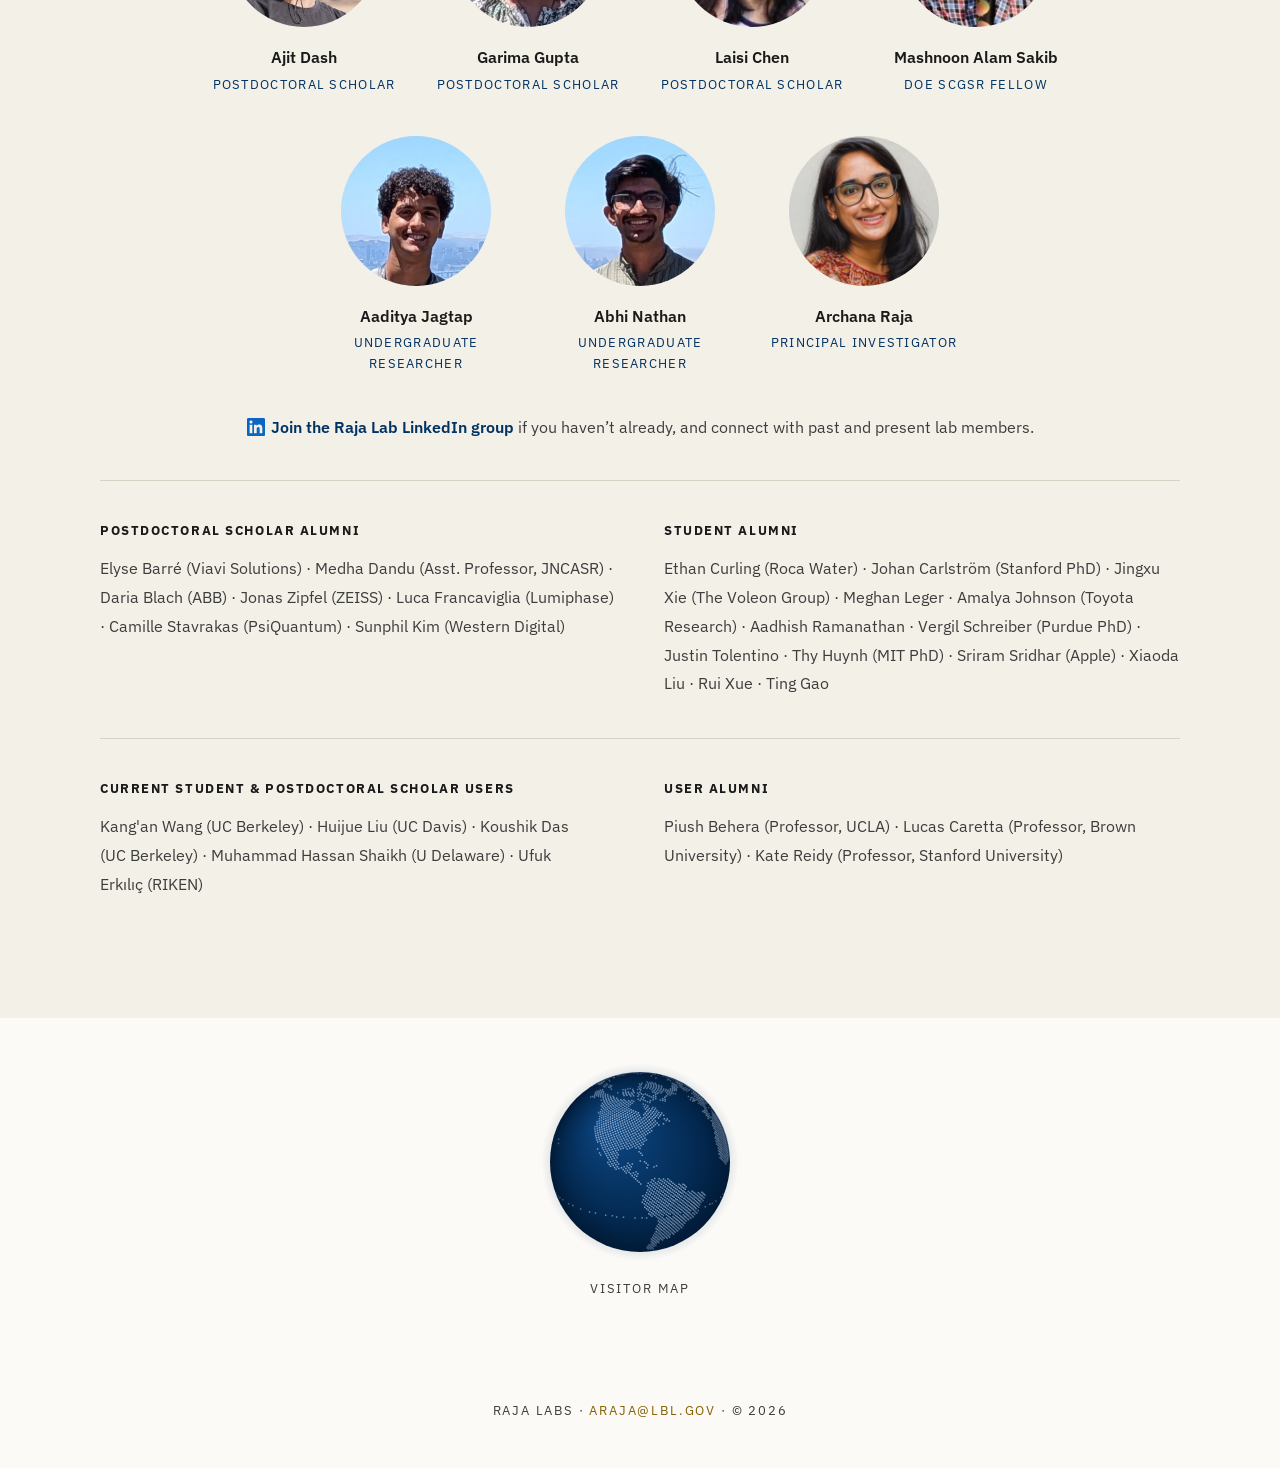
==== commit a4efa0b0: "News: Jelena Vučković seminar and lab Friendsgiving (Nov 2026) Co-Authored-By: Claude Opus 5.5 <nore" ====
--- a/index.html
+++ b/index.html
@@ -148,6 +148,13 @@
         </div>
         <div class="news__grid">
           <div class="news-item">
+            <span class="date">Nov 2026</span>
+            <ul class="news-item__list">
+              <li>Our lab and collaborators from across Berkeley Lab gather for a Friendsgiving lunch at Idly Express (<a href="assets/news/friendsgiving-2026.jpg" target="_blank" rel="noopener">photo ↗<span class="sr-only"> (opens in a new tab)</span></a>).</li>
+              <li>Archana hosts Jelena Vučković (Stanford University), who speaks on “Semiconductor Quantum Systems” in the <a href="https://foundry.lbl.gov/2026/10/01/jelena-vuckovic-stanford-university/" target="_blank" rel="noopener">Molecular Foundry Seminar Series ↗<span class="sr-only"> (opens in a new tab)</span></a> on November 17.</li>
+            </ul>
+          </div>
+          <div class="news-item">
             <span class="date">Oct 2026</span>
             <ul class="news-item__list">
               <li>Archana speaks on “Quantum Materials in the Age of AI: From 2D Heterostructures to Agentic Discovery” at the <a href="https://events.berkeley.edu/physics/event/335640-condensed-matter-seminar-with-archana-raja-quantum-ma" target="_blank" rel="noopener">UC Berkeley Condensed Matter Seminar ↗<span class="sr-only"> (opens in a new tab)</span></a> on October 26.</li>
